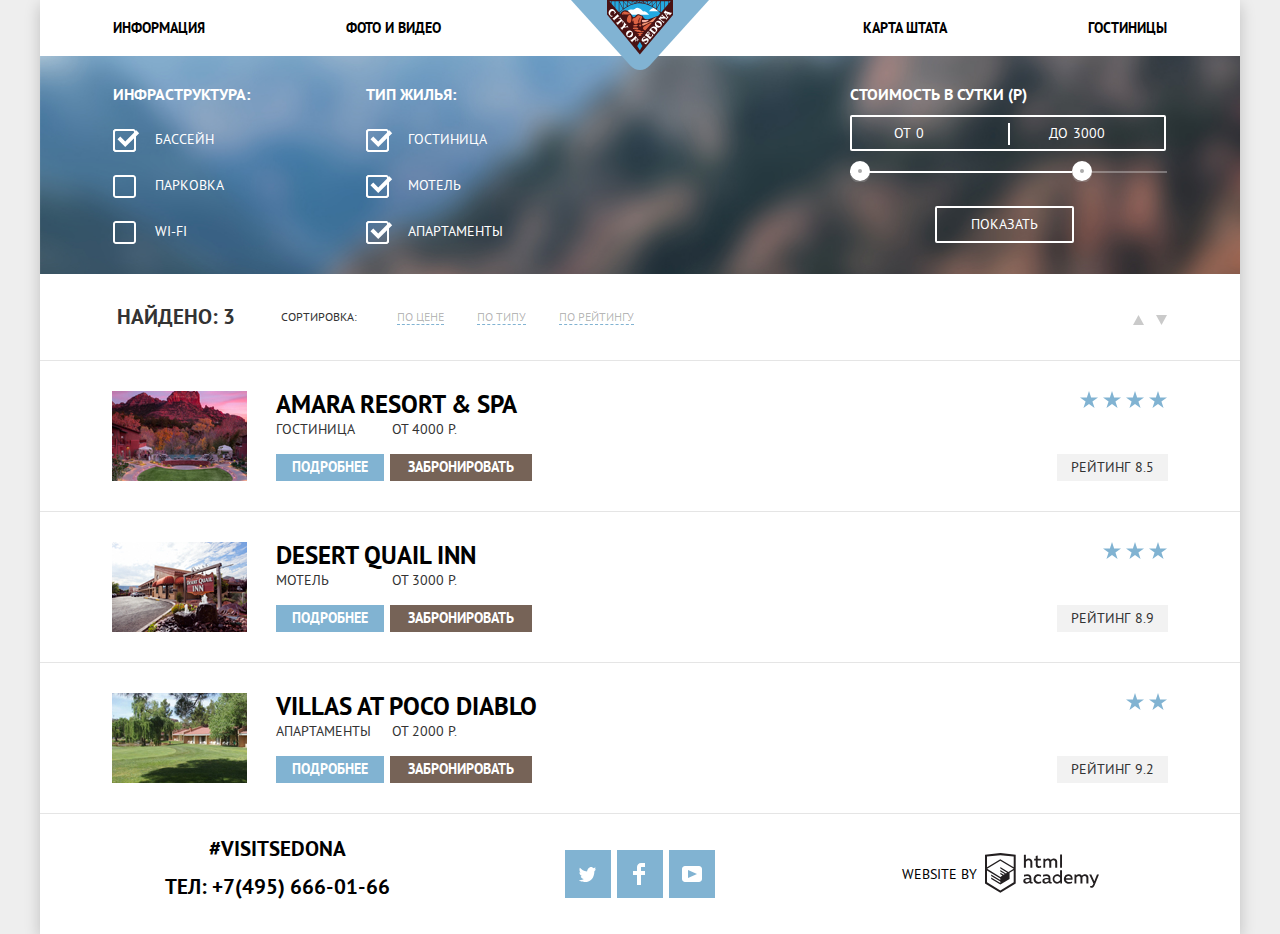
==== hotels.html @ ded73f3f "Валидация формы" ====
<!DOCTYPE html>
<html class="page" lang="ru">

<head>
  <title>Седона:поиск гостиниц</title>
  <meta charset="utf-8">
  <meta name="viewport" content="width=device-width, initial-scale=1">
  <link rel="stylesheet" href="http://fonts.googleapis.com/css?family=PT+Sans:400,700&amp;subset=latin,cyrillic-ext">
  <link rel="stylesheet" href="css/normalize.css">
  <link rel="stylesheet" href="css/style.css">
  <link rel="shortcut icon" type="image/png" href="img/favicon.png">
</head>

<body class="page-body">
  <header class="main-header">
    <nav class="main-navigation">
      <ul class="site-navigation">
        <li>
          <a href="#!">Информация</a>
        </li>
        <li>
          <a href="#!">Фото и видео</a>
        </li>
        <li class="vissually-hidden"></li>
        <li>
          <a href="#!">Карта штата</a>
        </li>
        <li>
          <a href="hotels.html">Гостиницы</a>
        </li>
      </ul>
      <div class="main-logo"><a href="index.html"> <img src="img/logo_sedona.svg" alt="Логотип Седона"
            aria-label="Логотип сайта города Седона" width="138px" height="70px"></a>
      </div>
    </nav>
  </header>
  <main class="catalog">
    <section class="main-filter">
      <h1 class="visually-hidden">Поиск гостиницы в седоне</h1>
      <form class="filter-form" action="https://echo.htmlacademy.ru" method="get">
        <div class="filter-wrap">
          <fieldset class="filter-infrastructure">
            <legend>Инфраструктура:</legend>
            <ul>
              <li>
                <input class="visually-hidden filter-input-checkbox filter-input" type="checkbox" name="pool"
                  id="main-filter-pool" checked>
                <label for="main-filter-pool">бассейн</label>
              </li>
              <li>
                <input class="visually-hidden filter-input-checkbox filter-input" type="checkbox" name="parking"
                  id="main-filter-parking">
                <label for="main-filter-parking">парковка</label>
              </li>
              <li>
                <input class="visually-hidden filter-input-checkbox filter-input" type="checkbox" name="wi-fi"
                  id="main-filter-wi-fi">
                <label for="main-filter-wi-fi">wi-fi</label>
              </li>
            </ul>
          </fieldset>
          <fieldset class="filter-housing">
            <legend>Тип жилья:</legend>
            <ul>
              <li>
                <input class="visually-hidden filter-input-checkbox filter-input" type="checkbox" name="hotel"
                  id="main-filter-hotel" checked>
                <label for="main-filter-hotel">гостиница</label>
              </li>
              <li>
                <input class="visually-hidden filter-input-checkbox filter-input" type="checkbox" name="motel"
                  id="main-filter-motel" checked>
                <label for="main-filter-motel">мотель</label>
              </li>
              <li>
                <input class="visually-hidden filter-input-checkbox filter-input" type="checkbox" name="apartments"
                  id="main-filter-apartments" checked>
                <label for="main-filter-apartments">апартаменты</label>
              </li>
            </ul>
          </fieldset>
        </div>
        <div class="filter-wrap-right">
          <fieldset class="filter-cost">
            <div class="filter-slider">
              <p>Стоимость в сутки (р)</p>
              <div class="cost">
                <div class="from">
                  <label for="cost-from">от </label>
                  <input type="text" id="cost-from" name="cost-from" placeholder="0" value="0">
                </div>
                <div class="before">
                  <label for="cost-before">до </label>
                  <input type="text" id="cost-before" name="cost-before" placeholder="3000" value="3000">
                </div>
              </div>
              <div class="range-filter">
                <div class="range-controls" id="slider">
                  <div class="scale">
                    <div class="bar" style="
                        width: 70%;
                        margin-left: 0%
                      "></div>
                  </div>
                  <div class="toggle toggle-min" tabindex="0" style="
                      left: 0%
                    "></div>
                  <div class="toggle toggle-max" tabindex="0" style="
                      left: 70%
                    "></div>
                </div>
              </div>
            </div>
          </fieldset>
          <button type="submit" class="filter-button">Показать</button>
        </div>
      </form>
    </section>
    <section class="sorting-results">
      <div class="sorting-find">
        <h2>Найдено: <span>3</span></h2>
        <div class="sorting-item-wrap">
          <p>Сортировка:</p>
          <ul class="sorting-item">
            <li>
              <a href="#!">по цене</a>
            </li>
            <li>
              <a href="#!">по типу</a>
            </li>
            <li>
              <a href="#!">по рейтингу</a>
            </li>
          </ul>
        </div>
      </div>
      <div class="sorting-botton">
        <button class="sorting sorting-up" type="button" aria-label="По возрастанию"></button>
        <button class="sorting sorting-down" type="button" aria-label="по убыванию"></button>
      </div>
    </section>
    <section class="results">
      <ul class="item hotel">
        <li>
          <img class="item-gallery" src="img/AmaraResortSpa.jpg" alt="Amara Resort & Spa" width="135px" height="90px">
          <div class="item-info">
            <a href="#!">
              <h3>Amara Resort & Spa</h3>
            </a>
            <div class="offer">
              <p>Гостиница</p>
              <p>От 4000 Р.</p>
            </div>
            <div class="button-block">
              <a href="#!" class="button details" onclick="this.blur();">Подробнее</a>
              <button type="button" class="button reservation" onclick="this.blur();">Забронировать</button>
            </div>
          </div>
          <div class="rating">
            <div class="stars" tabindex="0">
              <img src="img/star.svg" alt="Звезда" width="19px" height="17px">
              <img src="img/star.svg" alt="Звезда" width="19px" height="17px">
              <img src="img/star.svg" alt="Звезда" width="19px" height="17px">
              <img src="img/star.svg" alt="Звезда" width="19px" height="17px">
            </div>
            <p>Рейтинг<span>8.5</span></p>
          </div>
        </li>
        <li>
          <img class="item-gallery" src="img/DesertQuailInn.jpg" alt="Desert Quail Inn" width="135px" height="90px">
          <div class="item-info">
            <a href="#!">
              <h3>Desert Quail Inn</h3>
            </a>
            <div class="offer">
              <p>Мотель</p>
              <p>От 3000 Р.</p>
            </div>
            <div class="button-block">
              <a href="#!" class="button details" onclick="this.blur();">Подробнее</a>
              <button type="button" class="button reservation" onclick="this.blur();">Забронировать</button>
            </div>
          </div>
          <div class="rating">
            <div class="stars" tabindex="0">
              <img src="img/star.svg" alt="Звезда" width="19px" height="17px">
              <img src="img/star.svg" alt="Звезда" width="19px" height="17px">
              <img src="img/star.svg" alt="Звезда" width="19px" height="17px">
            </div>
            <p>Рейтинг<span>8.9</span></p>
          </div>
        </li>
        <li>
          <img class="item-gallery" src="img/VillasatPocoDiablo.jpg" alt="Villas at Poco Diablo" width="135px"
            height="90px">
          <div class="item-info">
            <a href="#!">
              <h3>Villas at Poco Diablo</h3>
            </a>
            <div class="offer">
              <p>Апартаменты</p>
              <p>От 2000 Р.</p>
            </div>
            <div class="button-block">
              <a href="#!" class="button details" onclick="this.blur();">Подробнее</a>
              <button type="button" class="button reservation" onclick="this.blur();">Забронировать</button>
            </div>
          </div>
          <div class="rating">
            <div class="stars" tabindex="0">
              <img src="img/star.svg" alt="Звезда" width="19px" height="17px">
              <img src="img/star.svg" alt="Звезда" width="19px" height="17px">
            </div>
            <p>Рейтинг<span>9.2</span></p>
          </div>
        </li>
      </ul>
    </section>
    <div class="stub"></div>
  </main>
  <footer class="main-footer">
    <div class="footer">
      <div class="contacts">
        <a href="#!" aria-label="Инстаграм города Седона" target="_blank" onclick="this.blur();">#visitsedona </a>
        <a href="tel:+74956660166" onclick="this.blur();">ТЕЛ: +7(495) 666-01-66</a>
      </div>
      <div class="social-group">
        <div class="social">
          <a class="social-bth-tw" href="https://twitter.com/" target="_blank" aria-label="twitter"
            onclick="this.blur();"></a>
        </div>
        <div class="social">
          <a class="social-bth-fb" href="https://www.facebook.com/" target="_blank" aria-label="facebook"
            onclick="this.blur();"></a>
        </div>
        <div class="social">
          <a class="social-bth-yt" href="https://www.youtube.com/" target="_blank" aria-label="youTube"
            onclick="this.blur();"></a>
        </div>
      </div>
      <div class="site-htmlacademy">
        <p>Website by</p>
        <a href="https://htmlacademy.ru/" class="htmlacademy" aria-label="Сайт htmlAcademy" target="_blank"
          onclick="this.blur();"></a>
      </div>
    </div>
  </footer>
</body>

</html>
---- css/style.css ----
body {
  /* min-width: 768px; */
  position: relative;
  width: 1200px;
  height: 100%;
  padding: 0;
  margin: 0 auto;
  background-color: var(--basic-white);
  box-shadow: 0px 5px 15px rgba(0, 1, 1, 0.2);
  min-height: 100%;
  display: grid;
  grid-template-rows: min-content 1fr min-content;
  align-content: start;
  font-family: "PT Sans", "Arial", sans-serif;
  font-size: 14px;
  line-height: 21px;
  font-style: normal;
  text-transform: uppercase;
  text-align: center;
  color: var(--basic-dark);
}

a {
  text-decoration: none;
}

img {
  height: auto;
  border-style: none;

}

.visually-hidden:not(:focus):not(:active),
input[type="checkbox"].visually-hidden,
input[type="radio"].visually-hidden {
  position: absolute;
  width: 1px;
  height: 1px;
  margin: -1px;
  border: 0;
  padding: 0;
  white-space: nowrap;
  clip-path: inset(100%);
  clip: rect(0 0 0 0);
  overflow: hidden;
}


.page {
  background-color: var(--basic-extra-light);
}


/* ====NAVIGATION===== */
.main-navigation {
  background-color: var(--basic-white);
  position: relative;
  display: flex;
  flex-direction: column;
  align-items: center;
  padding: 0 73px;
}

.site-navigation {
  display: flex;
  flex-wrap: wrap;
  width: 100%;
  margin: 0;
  padding: 0;
  justify-content: space-between;
  list-style: none;
  height: 56px;
  align-content: center;
}

.site-navigation li:nth-of-type(3) {
  margin: 0 70px;
}

.site-navigation a {
  display: block;
  color: var(--basic-black);
  font-size: 14px;
  line-height: 26px;
  font-weight: 700;
}

.navigation-wrapper {
  background-color: var(--basic-white);
}

.site-navigation a:hover {
  color: var(--basic-blue);
}

.site-navigation a:focus {
  opacity: 0.3;
}

.site-navigation a:active {
  color: var(--basic-brown);
}

/* main logo */
.main-logo {
  cursor: pointer;
  width: 138px;
  height: 70px;
  position: absolute;
  margin-top: 0px;
  z-index: 2;
}

.main-logo:hover {
  transform: scale(1.05);
}

/*=====HERO=====*/
.welcome-sedona {
  display: flex;
  flex-wrap: wrap;
  align-items: center;
  position: relative;
  width: 100%;
  height: 509px;
  background-image: url(../img/background_photo_welcome.jpg);
  background-repeat: no-repeat;
  background-size: cover;
  background-color: var(--special-dark-blue);
}

.slogan-welcome-sedona {
  margin: 77px auto;
}

.mask {
  position: absolute;
  bottom: 0;
  width: 100%;
  height: 57px;
  background-image: url(../img/intro-mask.svg);
  vertical-align: bottom;
}


.hero {
  padding-bottom: 51px;
  width: 100%;
  margin: auto;
  background-color: var(--basic-white);
  display: flex;
  flex-direction: column;
}

.hero h1 {
  font-size: 21px;
  line-height: 26px;
  font-weight: 700;
  color: var(--basic-black);
  padding-top: 43px;
  margin: 0 365px;

}

.hero p {
  line-height: 26px;
  margin: 44px 73px 0 73px;

}


/* =====MAIN-CONTANT===== */
.main-contant {
  width: 100%;
  display: flex;
  flex-direction: column;
}

.contant-reason {
  display: flex;
  flex-wrap: wrap;
  justify-content: center;
  align-items: center;
  justify-content: center;
  align-content: flex-start;
}

.main-contant-reason,
.main-contant-services {
  display: flex;
  align-items: stretch;
  width: 100%;
  min-height: 256px;
}

.gallery {
  width: 100%;
}

.gallery img {
  display: block;
  height: 100%;
  width: 100%;
  object-fit: cover;
}

.block {
  width: 100%;
  display: flex;
  flex-direction: column;
  align-items: center;
  justify-content: flex-start;
}


.services-head a {
  font-size: 21px;
  font-weight: 700;
  color: var(--basic-black);
  text-align: center;
}

.services-head a:hover {
  color: var(--basic-blue);
}

.services-head a:focus {
  opacity: 0.3;
}

.services-head a:activ {
  color: var(--basic-brown);
}

.block h2 {
  padding-bottom: 25px;
  margin: 0;
  width: 160px;
  text-align: center;
}

.block p {
  margin: 0;
  text-align: center;
}

.block span {
  padding: 0 50px;
  text-align: center;
}

.wrap {
  width: 100%;
  padding: 47px 70px 54px 70px;
  background-color: var(--basic-extra-light);
}

.wrap span {
  padding-bottom: 23px;
}

.main-contant-services .block {
  padding: 57px 50px 80px 50px;
}

.services-head {
  padding: 0;
  padding-top: 28px;
}

.blue {
  background-color: var(--basic-blue);
  color: var(--basic-white);
  max-width: 400px;
  padding: 47px 0 54px 0;
  min-height: 100%;
  display: flex;
  justify-content: center;
}

.blue h2 {
  color: var(--basic-white);
  padding-left: 50px;
  padding-right: 50px;
}

.blue span {
  padding-bottom: 23px;
}

.blue p {
  padding: 0 43px;
}

.hotel-search {
  padding-top: 57px;
  padding-bottom: 44px;
  min-width: 435px;
  margin: 0 auto;
}

.hotel-search h2 {
  font-size: 30px;
  line-height: 24px;
  font-weight: 700;
  color: var(--basic-black);
  margin: 0;
  padding-bottom: 31px;
}

.hotel-search p {
  line-height: 24px;
  margin: 0;
  width: 435px;
}

/* button */
.button {
  font: inherit;
  font-size: 21px;
  line-height: 26px;
  font-weight: 700;
  text-transform: uppercase;
  vertical-align: middle;
  border: none;
  outline: none;
  border-radius: 0px;
  color: var(--basic-white);
  background-color: var(--basic-blue);
  cursor: pointer;
}

.button:hover {
  background-color: var(--special-dark-blue);
}

.button:focus {
  color: rgba(255, 255, 255, 0.3);
  background-color: var(--special-extra-blue);
}

.search-form button {
  width: 458px;
  height: 58px;

}

/* ====MAP==== */
.map {
  width: 100%;
  height: 594px;
  border-style: none;
  display: flex;
  justify-content: stretch;
  background-image: url(../img/map.png);
  background-color: var(--special-light-grey);
  z-index: 2;
}


/*=====FOOTER==== */

.main-footer {
  position: absolute;
  bottom: 0;
  width: 100%;
  background-color: rgba(255, 255, 255, 0.9);
  height: 120px;
  display: flex;
  justify-content: center;
  flex-direction: column;
  z-index: 3;
}


.footer {
  display: grid;
  grid-template-columns: 1fr 1fr 1fr;
  align-content: center;
  z-index: 10;
  padding: 0 73px;
}

/* contacts */
.contacts {
  display: flex;
  flex-direction: column;
  font-size: 21px;
  line-height: 26px;
  font-weight: 700;
  color: var(--basic-black);
}

.contacts a {
  color: var(--basic-black);
  margin-bottom: 12px;
  margin-right: 23px;
}

.contacts a:hover {
  color: var(--basic-blue);
}

.contacts a:focus {
  opacity: 0.3;
}

.contacts a:activ {
  color: var(--basic-brown);
}


.contacts p {
  margin: 0px;
}

/* social-group */
.social-group {
  width: 150px;
  display: flex;
  justify-self: center;
  align-self: center;
  justify-content: space-between;
}

.social {
  display: inline-block;
  vertical-align: middle;
  width: 46px;
  height: 48px;
  margin: 0;
  background-color: var(--basic-blue);
  cursor: pointer;
  display: flex;
  margin: 0;
  align-items: center;
  justify-content: center;
}

.social a {
  width: 25px;
  height: 25px;
  background-image: url(../img/Spritesocial.svg);
  background-repeat: no-repeat;
  padding: 10px;
}


.social-bth-tw {
  background-position: 14px;
}

.social-bth-fb {
  background-position: -38px;
}

.social-bth-yt {
  background-position: -90px;
}

.social:hover {
  background-color: var(--special-dark-blue)
}

.social:focus {
  background-color: var(--special-extra-blue);
}

.social a:focus {
  opacity: 0.3;
}

/* site-htmlacademy */
.site-htmlacademy {
  justify-self: center;
  align-self: center;
  display: flex;
  margin-left: 20px;
}


.site-htmlacademy p {
  font-size: 14px;
  line-height: 26px;
  color: var(--basic-black);
  padding-right: 8px;
}

.htmlacademy {
  display: inline-block;
  vertical-align: middle;
  width: 115px;
  height: 50px;
  background: url(../img/logo_html_academy.svg) no-repeat;
  background-position: 0px 5px;
}

.htmlacademy:hover {
  background: url(../img/logo-htmlacademyhover.svg) no-repeat;
  background-position: 0px 5px;
}

.htmlacademy:active {
  background: url(../img/logo-htmlacademyfocus.svg) no-repeat;
  background-position: 0px 5px;
}

/* =====SEARCH-FORM===== */


.search-button {
  background-color: var(--basic-brown);
  width: 568px;
  margin: auto;
  padding: 31px 124px;
  text-align: center;

}

.search-button:hover {
  background-color: var(--special-dark-brown);
}

.search-button:focus {
  color: rgba(255, 255, 255, 0.3);
  background-color: var(--special-extra-brown);
}


.search {
  position: relative;
  display: flex;
  flex-direction: column;
  justify-content: flex-end;
  align-items: center;
  width: 100%;
  margin: auto
}

.search-form {
  position: absolute;
  bottom: -395px;
  height: 395px;
  overflow: hidden;
  z-index: 0;
}


.search-form-hidden {
  animation: slideclose 3s;
  animation-fill-mode: both;

}

.search-form-show {
  z-index: 4;

}

.modal-error {
  animation: shake 0.6s;
}

.form {
  background-color: var(--basic-white);
  box-shadow: 0px 5px 15px rgba(0, 1, 1, 0.2);
  color: var(--basic-black);
  line-height: 26px;
  font-weight: 700;
  width: 458px;
  padding: 55px;
  display: flex;
  flex-wrap: wrap;
  position: relative;
  overflow: hidden;
}

.form-show {
  animation: slidedown 0.6s;
  animation-fill-mode: forwards;
  opacity: 1;
}


.form-close {
  /* animation: slideup 0.6s;
  animation-fill-mode: forwards; */
  opacity: 0;
}

.form-hidden {
  animation: slideup 0.6s;
  animation-fill-mode: forwards;
  opacity: 1;
}

.map-reverse {
  z-index: 5;
}

/* Animation */


@keyframes slidedown {
  0% {
    transform: translateY(-369px);
  }

  100% {
    transform: translateY(0px);
  }
}

@keyframes slideup {
  0% {
    transform: translateY(0px);
  }

  100% {
    transform: translateY(-500px);
  }
}

@keyframes slideclose {
  0% {
    z-index: 4;
  }

  100% {
    z-index: 0;
  }
}

@keyframes shake {

  0%,
  100% {
    transform: translateX(0);
  }

  10%,
  30%,
  50%,
  70%,
  90% {
    transform: translateX(-5px);
  }

  20%,
  40%,
  60%,
  80% {
    transform: translateX(5px);
  }
}


.arrival,
.departure {
  display: flex;
  text-align: left;
  margin-bottom: 29px;
  align-items: center;
  position: relative;
}

.people {
  display: flex;
  flex-direction: row;
  justify-content: space-between;
}


.children,
.adults {
  position: relative;
}

.adults label {
  margin-right: 38px;
}

.children label {
  margin-left: 53px;
  margin-right: 22px;
}

.form input[type="text"] {
  font: inherit;
  color: var(--basic-black);
  background-color: var(--basic-light-grey);
  border: none;
  border-radius: 0px;
  width: 333px;
  height: 38px;
  padding: 0;
  text-transform: uppercase;
  font-size: 14px;
  line-height: 26px;
  padding-left: 13px;
}

.form-name {
  width: 112px;
}

.form input:hover {
  background-color: var(--special-platinum);
}

.form input:focus {
  background-color: var(--basic-white);
  outline: 2px solid var(--special-silver);
}


.people input[type="text"] {
  width: 114px;
  height: 38px;
  padding: 0;
  text-align: center;
}


.people label {
  width: 112px;
}


.calendar {
  background-image: url(../img/searchform.svg);
  background-repeat: no-repeat;
  width: 21px;
  height: 23px;
  background-position: -206px -2px;
  position: absolute;
  right: 0;
  margin-right: 9px;
  cursor: pointer;
}

.calendar:hover {
  background-position: -206px -41px;
}

.calendar:focus {
  background-position: -206px -79px;
  outline-offset: 5px;
  outline: 1px solid var(--basic-blue);
}


.adults .search-form-minus,
.children .search-form-minus {
  position: absolute;
  cursor: pointer;
  right: 76px;
  top: 7px;
  padding: 0 13px;
  margin: 0 auto;
  outline: 0;
}

.adults .search-form-plus,
.children .search-form-plus {
  position: absolute;
  cursor: pointer;
  right: 0;
  top: 7px;
  padding: 0 13px;
  margin: 0 auto;
  outline: 0;
}

.search-form-minus line:hover {
  stroke: var(--basic-black);
}

.search-form-minus line:focus {
  stroke: var(--basic-blue);

}

.search-form-minus:focus,
.search-form-plus:focus {
  outline: 1px solid var(--basic-blue);
}

.search-form-plus polygon:hover {
  stroke: var(--basic-black);
  fill: var(--basic-black);
}

.search-form-plus polygon:focus {
  stroke: var(--basic-blue);
  fill: var(--basic-blue);

}

.form-button {
  margin-top: 54px;
}

/* ======|=HOTELS=|===== */

/* =====MAIN FILTER===== */

.catalog {
  display: grid;
}


.main-filter {
  background: url(../img/search_filter.jpg);
  background-color: var(--special-dark-blue);
  background-repeat: no-repeat;
  background-size: cover;
  color: var(--basic-white);
  text-align: left;
  min-height: 217px;
  display: flex;
}


.filter-form {
  width: 100%;
  display: flex;
  flex-wrap: wrap;
  align-items: flex-start;
  justify-content: space-between;
  min-height: 160px;
  padding: 28px 73px 30px 73px;
}

.filter-wrap {
  display: flex;
  align-items: flex-start;

}

.filter-wrap-right {
  display: flex;
  flex-direction: column;
  height: 100%;
  align-items: center;
  /* justify-content: space-between; */

}

.filter-infrastructure,
.filter-housing {
  width: 253px;
}

.main-filter legend {
  font-weight: 700;
  margin-bottom: 24px;
  font-size: 16px;
}

.main-filter label {
  position: relative;
  display: block;
  cursor: pointer;
  user-select: none;
  padding-left: 42px;
}

.filter-input-checkbox+label::before {
  content: "";
  position: absolute;
  left: 0;
  top: 0;
  width: 27px;
  height: 23px;
  background-image: url(../img/checkbox-off.svg);
  background-repeat: no-repeat;
}

.filter-input-checkbox:checked+label::after {
  content: "";
  position: absolute;
  top: 0px;
  left: 0px;
  width: 27px;
  height: 23px;
  background-image: url(../img/checkbox-on.svg);
  background-repeat: no-repeat;
}

.filter-input-checkbox :disabled+label::before {
  content: "";
  position: absolute;
  left: 0;
  top: 0;
  width: 27px;
  height: 23px;
  opacity: 0.5;
}


.filter-input-checkbox:focus+label::before {
  outline: 0;
  box-shadow: -5px 0 10px rgba(0, 0, 0, 0.5)
}



.main-filter ul {
  list-style: none;
  margin: 0;
  padding: 0;
}

.main-filter li {
  margin-bottom: 25px;
}

.main-filter li:last-child {
  margin-bottom: 0;
}

.main-filter fieldset {
  display: flex;
  flex-direction: column;
  justify-content: space-between;
  border: 0;
  margin: 0;
  padding: 0;
}



fieldset .filter-cost {
  padding-top: 30px;
  padding-bottom: 30px;
}



.filter-cost p {
  font-size: 16px;
  font-weight: 700;
  margin: 0;
  margin-bottom: 10px;
  display: block;
}

.cost {
  width: 312px;
  height: 32px;
  border: 2px solid var(--basic-white);
  border-radius: 2px;
  text-align: center;
  position: relative;
  display: grid;
  grid-template-columns: 1fr 1fr;
  margin-bottom: 20px;
}

.cost::before {
  content: "";
  position: absolute;
  top: 6px;
  left: 50%;
  width: 2px;
  height: 22px;
  background-color: var(--basic-white);
}

.from,
.before {
  display: flex;
  align-items: center;
  justify-content: center;
}

.cost input[type="text"] {
  width: 50px;
  font: inherit;
  color: var(--basic-white);
  background: transparent;
  border: none;
  padding: 0;
  margin: 0;
  cursor: pointer;
}


.from label,
.before label {
  padding: 0;
  padding-right: 5px;
  margin: 0;
}


/* range-filter */

.range-controls {
  position: relative;
  width: 317px;
}

.filter-slider {
  height: 122px;
  display: flex;
  flex-direction: column;
  align-items: flex-start;
  justify-content: flex-start;
}

.range-controls .scale {
  height: 2px;
  background: rgba(255, 255, 255, 0.3);
}

.range-controls .bar {
  width: 70%;
  margin-left: 0;
  height: 2px;
  background-color: var(--basic-white);
}

.range-controls .toggle {
  width: 21px;
  height: 21px;
  padding: 0;
  background-image: url(../img/filter-button.svg);
  background-repeat: no-repeat;
  position: absolute;
  top: -10px;
  left: 0;
  cursor: pointer;
}

.range-controls .toggle-min {
  left: 0;
}

.range-controls .toggle-max {
  left: 70%;
}

.toggle:hover {
  transform: scale(1.1)
}

.toggle:focus {
  box-shadow: -5px 0 10px rgba(0, 0, 0, 0.5)
}

.toggle:active {
  box-shadow: 0 0 10px rgba(185, 202, 233, 0.3);
}

/* main filter button */

.filter-button {
  font: inherit;
  text-transform: uppercase;
  vertical-align: middle;
  color: var(--basic-white);
  border: 2px solid var(--basic-white);
  border-radius: 2px;
  background-image: none;
  background: transparent;
  background-color: transparent;
  padding: 6px 34px 6px 34px;
  cursor: pointer;
  margin-right: 8px;
}

.filter-button:hover {
  color: var(--basic-black);
  background-color: var(--basic-white);
}

/* ====SORTING RESULTS==== */
.sorting-results {
  display: flex;
  flex-direction: row;
  text-align: left;
  margin: 0px 73px 0px 73px;
  align-items: center;
  justify-content: space-between;
  min-height: 86px;
}


.sorting-item-wrap {
  display: flex;
  align-items: center;
}

.sorting-item-wrap p {
  margin: 0;
  margin-right: 40px;
}

.sorting-find {
  display: flex;
  align-items: center;
  justify-content: flex-start;
  height: 100%;
  font-size: 12px;
  line-height: 18px;

}

.sorting-results h2 {
  font-size: 21px;
  line-height: 26px;
  font-weight: 700;
  margin: 0;
  min-width: 164px;
  margin-left: 4px;
}

.sorting-results ul {
  list-style: none;
  font-size: 12px;
  line-height: 18px;
  display: flex;
  flex-wrap: wrap;
  padding: 0;
  margin: 0;
  margin-right: 46px;
}

.sorting-item li {
  margin-right: 33px;
}

.sorting-item a {
  font-size: 12px;
  line-height: 18px;
  font-weight: 400;
  color: rgba(0, 1, 1, 0.3);
  border-bottom: 1px dashed var(--basic-blue);
}

.sorting-item a:hover {
  color: var(--basic-blue);
}

.sorting-item a:focus {
  color: var(--basic-black);
  border: none;
}

.sorting-item a:active {
  color: var(--basic-blue);
  border: none;
}

.sorting-botton {
  cursor: pointer;
  display: flex;
  justify-content: space-between;
  width: 34px;
  height: 5px;
  cursor: pointer;
}

.sorting {
  background-color: transparent;
  border: none;
  width: 11px;
  height: 10px;
}

.sorting-up,
.sorting-down {
  background-image: url(../img/sorting.svg);
  background-repeat: no-repeat;
  background-position: 0px 0px;
  cursor: pointer;
  outline: none;
}

.sorting-down {
  transform: rotate(180deg);
}

.sorting-up:hover,
.sorting-down:hover {
  background-position: 0px -32px;
}

.sorting-up:focus,
.sorting-down:focus {
  background-position: 0px -66px;
}

.sorting-up:active,
.sorting-down:active {
  background-position: 0px -66px;
}


/*====RESULTS==== */
.results {
  background-color: var(--basic-white);
  text-align: left;
}

.item {
  list-style: none;
  margin: 0;
  padding: 0;
}

.hotel li {
  display: grid;
  min-height: 90px;
  grid-template-columns: 164px 1fr 127px;
  align-items: center;
  padding: 30px 72px;
  border-bottom: 1px solid var(--special-silver);
}

.item-gallery {
  width: 135px;
  height: 100%;
  margin: 0;
  object-fit: cover;
  justify-self: start;
}

.item-info {
  min-height: 90px;
  display: flex;
  flex-direction: column;
  justify-self: start;
  position: relative;
  justify-content: space-between;
}

.button-block {
  display: flex;
  justify-content: flex-start;
}

.offer {
  display: grid;
  grid-template-columns: 116px 1fr;
}

.item-info div:last-child {
  justify-self: end;
}

.rating {
  height: 100%;
  display: flex;
  flex-direction: column;
  justify-content: space-between;
  justify-self: end;
}

.rating p {
  padding: 0 14px;
  line-height: 27px;
  margin: 0;
  background-color: var(--basic-light-grey);
  text-align: center;

}

.stars {
  align-self: flex-end;
}


.hotel li:first-child {
  border-top: 1px solid var(--special-silver);
}

.item-info h3 {
  margin: 0;
  padding: 0;
}

.item-info p {
  margin-top: 0px;
  margin-bottom: 13px;
}


.item a {
  color: var(--basic-black);
  font-size: 21px;
  line-height: 26px;
  font-weight: 700;
}

.item a:hover {
  color: var(--basic-blue);
}

.item a:focus {
  color: rgb(0, 0, 0, 0.3);
}

.item .details {
  font: inherit;
  display: block;
  font-weight: 700;
  color: var(--basic-white);
  text-align: center;
  padding: 0 16px;
  line-height: 27px;
  margin-right: 6px;
}

.item .details:hover {
  color: var(--basic-white);
}

.item .details:focus {
  color: rgba(255, 255, 255, 0.3);
}

.details a {
  display: block;
  text-align: center;
}


.reservation {
  font: inherit;
  font-weight: 700;
  color: var(--basic-white);
  background-color: var(--basic-brown);
  min-width: 142px;
  height: 27px;
}

.reservation:hover {
  background-color: var(--special-dark-brown);
}

.reservation:hover {
  background-color: var(--special-extra-brown);
}

.rating span {
  padding-left: 5px;
}

.stub {
  width: 100%;
  height: 120px;
  background-color: var(--basic-white);
}


:root {
  --basic-black: #000000;
  --basic-dark: #333333;
  --basic--liver: #666666;
  --basic-grey: #888888;
  --basic-blue: #81B3D2;
  --basic-extra-light: #EEEEEE;
  --basic-light-grey: #F2F2F2;
  --basic-white: #ffffff;
  --basic-brown: #766357;

  --special-light-grey: #CACACA;
  --special-dark-blue: #669EC0;
  --special-extra-blue: #5496BD;
  --special-dark-brown: #604E43;
  --special-extra-brown: #503E33;
  --special-platinum: #EBEBEB;
  --special-silver: #E5E5E5;
}


@font-face {
  font-family: 'PT Sans';
  src: url(../fonts/ptsans.woff) format("woff"), url(../fonts/ptsans.woff2) format("woff2");
  font-weight: 400;
  font-style: normal;
}


@font-face {
  font-family: 'PT Sans';
  src: url(../fonts/ptsansbold.woff) format("woff"), url(../fonts/PTSansbold.woff2) format("woff2");
  font-weight: 700;
  font-style: bold;
}
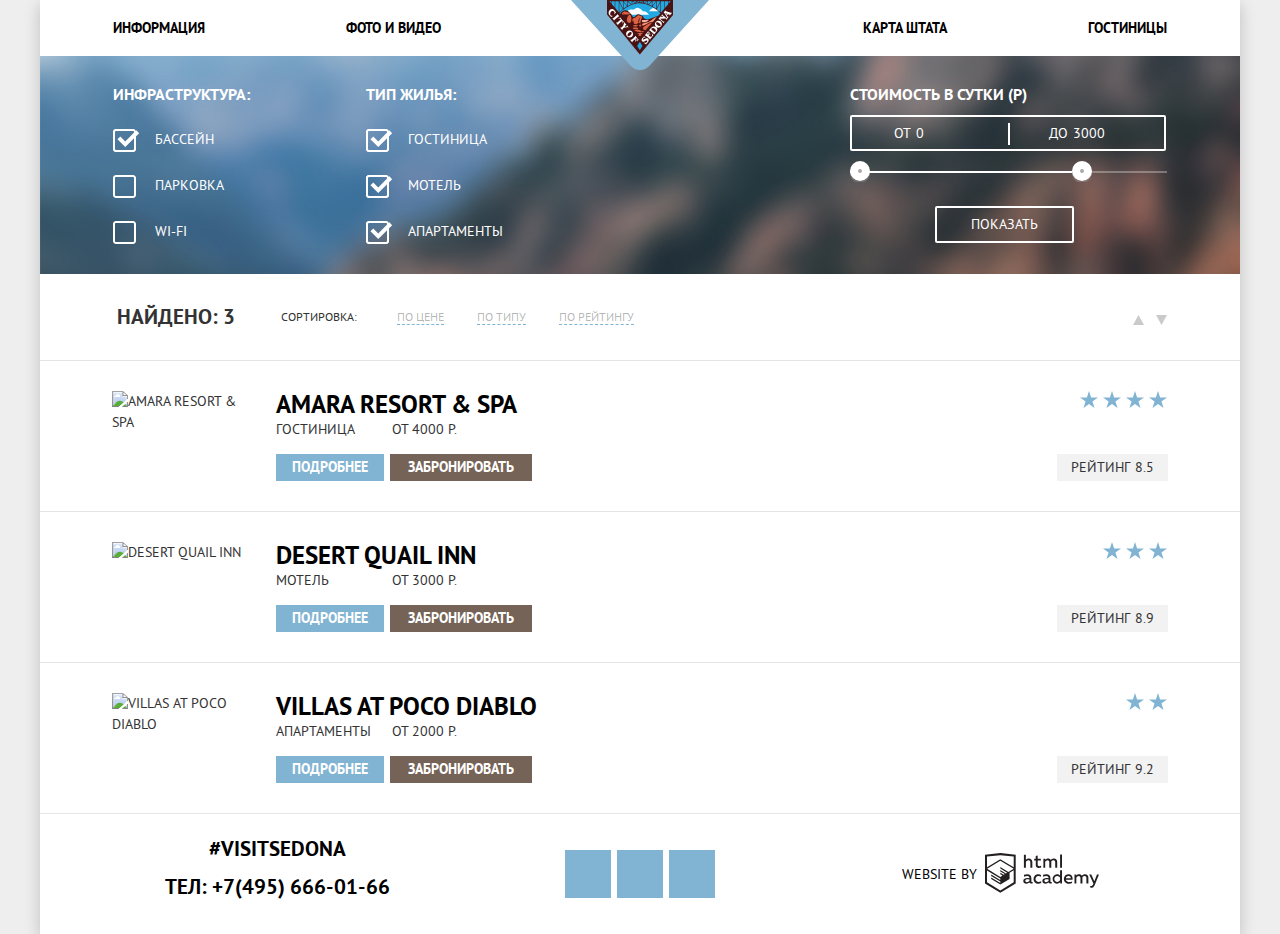
==== commit 3a0e0da4: "Правки" ====
--- a/hotels.html
+++ b/hotels.html
@@ -7,7 +7,7 @@
   <meta name="viewport" content="width=device-width, initial-scale=1">
   <link rel="stylesheet" href="http://fonts.googleapis.com/css?family=PT+Sans:400,700&amp;subset=latin,cyrillic-ext">
   <link rel="stylesheet" href="css/normalize.css">
-  <link rel="stylesheet" href="css/style.css">
+  <link rel="stylesheet" href="css/style.min.css">
   <link rel="shortcut icon" type="image/png" href="img/favicon.png">
 </head>
 
@@ -30,7 +30,7 @@
         </li>
       </ul>
       <div class="main-logo"><a href="index.html"> <img src="img/logo_sedona.svg" alt="Логотип Седона"
-            aria-label="Логотип сайта города Седона" width="138px" height="70px"></a>
+            aria-label="Логотип сайта города Седона" width="138" height="70"></a>
       </div>
     </nav>
   </header>
@@ -142,7 +142,7 @@
     <section class="results">
       <ul class="item hotel">
         <li>
-          <img class="item-gallery" src="img/AmaraResortSpa.jpg" alt="Amara Resort & Spa" width="135px" height="90px">
+          <img class="item-gallery" src="img/amararesortspa.jpg" alt="Amara Resort & Spa" width="135" height="90">
           <div class="item-info">
             <a href="#!">
               <h3>Amara Resort & Spa</h3>
@@ -158,16 +158,16 @@
           </div>
           <div class="rating">
             <div class="stars" tabindex="0">
-              <img src="img/star.svg" alt="Звезда" width="19px" height="17px">
-              <img src="img/star.svg" alt="Звезда" width="19px" height="17px">
-              <img src="img/star.svg" alt="Звезда" width="19px" height="17px">
-              <img src="img/star.svg" alt="Звезда" width="19px" height="17px">
+              <img src="img/star.svg" alt="Звезда" width="19" height="17">
+              <img src="img/star.svg" alt="Звезда" width="19" height="17">
+              <img src="img/star.svg" alt="Звезда" width="19" height="17">
+              <img src="img/star.svg" alt="Звезда" width="19" height="17">
             </div>
             <p>Рейтинг<span>8.5</span></p>
           </div>
         </li>
         <li>
-          <img class="item-gallery" src="img/DesertQuailInn.jpg" alt="Desert Quail Inn" width="135px" height="90px">
+          <img class="item-gallery" src="img/desertquailinn.jpg" alt="Desert Quail Inn" width="135" height="90">
           <div class="item-info">
             <a href="#!">
               <h3>Desert Quail Inn</h3>
@@ -183,16 +183,16 @@
           </div>
           <div class="rating">
             <div class="stars" tabindex="0">
-              <img src="img/star.svg" alt="Звезда" width="19px" height="17px">
-              <img src="img/star.svg" alt="Звезда" width="19px" height="17px">
-              <img src="img/star.svg" alt="Звезда" width="19px" height="17px">
+              <img src="img/star.svg" alt="Звезда" width="19" height="17">
+              <img src="img/star.svg" alt="Звезда" width="19" height="17">
+              <img src="img/star.svg" alt="Звезда" width="19" height="17">
             </div>
             <p>Рейтинг<span>8.9</span></p>
           </div>
         </li>
         <li>
-          <img class="item-gallery" src="img/VillasatPocoDiablo.jpg" alt="Villas at Poco Diablo" width="135px"
-            height="90px">
+          <img class="item-gallery" src="img/villasatpocodiablo.jpg" alt="Villas at Poco Diablo" width="135"
+            height="90">
           <div class="item-info">
             <a href="#!">
               <h3>Villas at Poco Diablo</h3>
@@ -208,8 +208,8 @@
           </div>
           <div class="rating">
             <div class="stars" tabindex="0">
-              <img src="img/star.svg" alt="Звезда" width="19px" height="17px">
-              <img src="img/star.svg" alt="Звезда" width="19px" height="17px">
+              <img src="img/star.svg" alt="Звезда" width="19" height="17">
+              <img src="img/star.svg" alt="Звезда" width="19" height="17">
             </div>
             <p>Рейтинг<span>9.2</span></p>
           </div>
@@ -245,6 +245,7 @@
       </div>
     </div>
   </footer>
+  <script src="js/script.min.js"></script>
 </body>
 
 </html>
--- a/css/style.min.css
+++ b/css/style.min.css
@@ -0,0 +1 @@
+body{position:relative;width:1200px;height:100%;padding:0;margin:0 auto;background-color:var(--basic-white);box-shadow:0 5px 15px rgba(0,1,1,.2);min-height:100%;display:-ms-grid;display:grid;-ms-grid-rows:-webkit-min-content 1fr -webkit-min-content;-ms-grid-rows:min-content 1fr min-content;grid-template-rows:-webkit-min-content 1fr -webkit-min-content;grid-template-rows:min-content 1fr min-content;-ms-flex-line-pack:start;align-content:start;font-family:"PT Sans","Arial",sans-serif;font-size:14px;line-height:21px;font-style:normal;text-transform:uppercase;text-align:center;color:var(--basic-dark)}a{text-decoration:none}img{height:auto;border-style:none}.visually-hidden:not(:focus):not(:active),input[type=checkbox].visually-hidden,input[type=radio].visually-hidden{position:absolute;width:1px;height:1px;margin:-1px;border:0;padding:0;white-space:nowrap;-webkit-clip-path:inset(100%);clip-path:inset(100%);clip:rect(0 0 0 0);overflow:hidden}.page{background-color:var(--basic-extra-light)}.main-navigation{background-color:var(--basic-white);position:relative;display:-ms-flexbox;display:flex;-ms-flex-direction:column;flex-direction:column;-ms-flex-align:center;align-items:center;padding:0 73px}.site-navigation{display:-ms-flexbox;display:flex;-ms-flex-wrap:wrap;flex-wrap:wrap;width:100%;margin:0;padding:0;-ms-flex-pack:justify;justify-content:space-between;list-style:none;height:56px;-ms-flex-line-pack:center;align-content:center}.site-navigation li:nth-of-type(3){margin:0 70px}.site-navigation a{display:block;color:var(--basic-black);font-size:14px;line-height:26px;font-weight:700}.navigation-wrapper{background-color:var(--basic-white)}.site-navigation a:hover{color:var(--basic-blue)}.site-navigation a:focus{opacity:.3}.site-navigation a:active{color:var(--basic-brown)}.main-logo{cursor:pointer;width:138px;height:70px;position:absolute;margin-top:0;z-index:2}.main-logo:hover{-ms-transform:scale(1.05);transform:scale(1.05)}.welcome-sedona{display:-ms-flexbox;display:flex;-ms-flex-wrap:wrap;flex-wrap:wrap;-ms-flex-align:center;align-items:center;position:relative;width:100%;height:509px;background-image:url(../img/background_photo_welcome.jpg);background-repeat:no-repeat;background-size:cover;background-color:var(--special-dark-blue)}.slogan-welcome-sedona{margin:77px auto}.mask{position:absolute;bottom:0;width:100%;height:57px;background-image:url(../img/intro-mask.svg);vertical-align:bottom}.hero{padding-bottom:51px;width:100%;margin:auto;background-color:var(--basic-white);display:-ms-flexbox;display:flex;-ms-flex-direction:column;flex-direction:column}.hero h1{font-size:21px;line-height:26px;font-weight:700;color:var(--basic-black);padding-top:43px;margin:0 365px}.hero p{line-height:26px;margin:44px 73px 0 73px}.main-contant{width:100%;display:-ms-flexbox;display:flex;-ms-flex-direction:column;flex-direction:column}.contant-reason{display:-ms-flexbox;display:flex;-ms-flex-wrap:wrap;flex-wrap:wrap;-ms-flex-pack:center;justify-content:center;-ms-flex-align:center;align-items:center;justify-content:center;-ms-flex-line-pack:start;align-content:flex-start}.main-contant-reason,.main-contant-services{display:-ms-flexbox;display:flex;-ms-flex-align:stretch;align-items:stretch;width:100%;min-height:256px}.gallery{width:100%}.gallery img{display:block;height:100%;width:100%;-o-object-fit:cover;object-fit:cover}.block{width:100%;display:-ms-flexbox;display:flex;-ms-flex-direction:column;flex-direction:column;-ms-flex-align:center;align-items:center;-ms-flex-pack:start;justify-content:flex-start}.services-head a{font-size:21px;font-weight:700;color:var(--basic-black);text-align:center}.services-head a:hover{color:var(--basic-blue)}.services-head a:focus{opacity:.3}.services-head a:activ{color:var(--basic-brown)}.block h2{padding-bottom:25px;margin:0;width:160px;text-align:center}.block p{margin:0;text-align:center}.block span{padding:0 50px;text-align:center}.wrap{width:100%;padding:47px 70px 54px 70px;background-color:var(--basic-extra-light)}.wrap span{padding-bottom:23px}.main-contant-services .block{padding:57px 50px 80px 50px}.services-head{padding:0;padding-top:28px}.icon{width:75px;height:75px;display:-ms-flexbox;display:flex;-ms-flex-pack:center;justify-content:center;-ms-flex-align:end;align-items:flex-end}.icon img{height:100%;width:100%;-o-object-fit:contain;object-fit:contain}.blue{background-color:var(--basic-blue);color:var(--basic-white);max-width:400px;padding:47px 0 54px 0;min-height:100%;display:-ms-flexbox;display:flex;-ms-flex-pack:center;justify-content:center}.blue h2{color:var(--basic-white);padding-left:50px;padding-right:50px}.blue span{padding-bottom:23px}.blue p{padding:0 43px}.hotel-search{padding-top:57px;padding-bottom:44px;min-width:435px;margin:0 auto}.hotel-search h2{font-size:30px;line-height:24px;font-weight:700;color:var(--basic-black);margin:0;padding-bottom:31px}.hotel-search p{line-height:24px;margin:0;width:435px}.button{font:inherit;font-size:21px;line-height:26px;font-weight:700;text-transform:uppercase;vertical-align:middle;border:0;outline:0;border-radius:0;color:var(--basic-white);background-color:var(--basic-blue);cursor:pointer}.button:hover{background-color:var(--special-dark-blue)}.button:focus{color:rgba(255,255,255,.3);background-color:var(--special-extra-blue)}.search-form button{width:458px;height:58px}.map{width:100%;height:594px;border-style:none;display:-ms-flexbox;display:flex;-ms-flex-pack:stretch;justify-content:stretch;background-image:url(../img/map.png);background-color:var(--special-light-grey);z-index:2}.main-footer{position:absolute;bottom:0;width:100%;background-color:rgba(255,255,255,.9);height:120px;display:-ms-flexbox;display:flex;-ms-flex-pack:center;justify-content:center;-ms-flex-direction:column;flex-direction:column;z-index:3}.footer{display:-ms-grid;display:grid;-ms-grid-columns:1fr 1fr 1fr;grid-template-columns:1fr 1fr 1fr;-ms-flex-line-pack:center;align-content:center;z-index:10;padding:0 73px}.contacts{display:-ms-flexbox;display:flex;-ms-flex-direction:column;flex-direction:column;font-size:21px;line-height:26px;font-weight:700;color:var(--basic-black)}.contacts a{color:var(--basic-black);margin-bottom:12px;margin-right:23px}.contacts a:hover{color:var(--basic-blue)}.contacts a:focus{opacity:.3}.contacts a:activ{color:var(--basic-brown)}.contacts p{margin:0}.social-group{width:150px;display:-ms-flexbox;display:flex;justify-self:center;-ms-flex-item-align:center;align-self:center;-ms-flex-pack:justify;justify-content:space-between}.social{display:inline-block;vertical-align:middle;width:46px;height:48px;margin:0;background-color:var(--basic-blue);cursor:pointer;display:-ms-flexbox;display:flex;margin:0;-ms-flex-align:center;align-items:center;-ms-flex-pack:center;justify-content:center}.social a{width:25px;height:25px;background-image:url(../img/spritesocial.svg);background-repeat:no-repeat;padding:10px}.social-bth-tw{background-position:14px}.social-bth-fb{background-position:-38px}.social-bth-yt{background-position:-90px}.social:hover{background-color:var(--special-dark-blue)}.social:focus{background-color:var(--special-extra-blue)}.social a:focus{opacity:.3}.site-htmlacademy{justify-self:center;-ms-flex-item-align:center;align-self:center;display:-ms-flexbox;display:flex;margin-left:20px}.site-htmlacademy p{font-size:14px;line-height:26px;color:var(--basic-black);padding-right:8px}.htmlacademy{display:inline-block;vertical-align:middle;width:115px;height:50px;background:url(../img/logo_html_academy.svg) no-repeat;background-position:0 5px}.htmlacademy:hover{background:url(../img/logo-htmlacademyhover.svg) no-repeat;background-position:0 5px}.htmlacademy:active{background:url(../img/logo-htmlacademyfocus.svg) no-repeat;background-position:0 5px}.search-button{background-color:var(--basic-brown);width:568px;margin:auto;padding:31px 124px;text-align:center}.search-button:hover{background-color:var(--special-dark-brown)}.search-button:focus{color:rgba(255,255,255,.3);background-color:var(--special-extra-brown)}.search{position:relative;display:-ms-flexbox;display:flex;-ms-flex-direction:column;flex-direction:column;-ms-flex-pack:end;justify-content:flex-end;-ms-flex-align:center;align-items:center;width:100%;margin:auto}.search-form{position:absolute;bottom:-395px;height:395px;overflow:hidden;z-index:0}.search-form-hidden{-webkit-animation:slideclose 3s;animation:slideclose 3s;-webkit-animation-fill-mode:both;animation-fill-mode:both}.search-form-show{z-index:4}.modal-error{-webkit-animation:shake .6s;animation:shake .6s}.form{background-color:var(--basic-white);box-shadow:0 5px 15px rgba(0,1,1,.2);color:var(--basic-black);line-height:26px;font-weight:700;width:458px;padding:55px;display:-ms-flexbox;display:flex;-ms-flex-wrap:wrap;flex-wrap:wrap;position:relative;overflow:hidden}.form-show{-webkit-animation:slidedown .5s;animation:slidedown .5s;-webkit-animation-fill-mode:forwards;animation-fill-mode:forwards;opacity:1}.form-close{opacity:0}.form-hidden{-webkit-animation:slideup .5s;animation:slideup .5s;-webkit-animation-fill-mode:forwards;animation-fill-mode:forwards;opacity:1}.map-reverse{z-index:5}@-webkit-keyframes slidedown{0%{transform:translateY(-369px)}to{transform:translateY(0)}}@keyframes slidedown{0%{transform:translateY(-369px)}to{transform:translateY(0)}}@-webkit-keyframes slideup{0%{transform:translateY(0)}to{transform:translateY(-500px)}}@keyframes slideup{0%{transform:translateY(0)}to{transform:translateY(-500px)}}@-webkit-keyframes slideclose{0%{z-index:4}to{z-index:0}}@keyframes slideclose{0%{z-index:4}to{z-index:0}}@-webkit-keyframes shake{0%,to{transform:translateX(0)}10%,30%,50%,70%,90%{transform:translateX(-5px)}20%,40%,60%,80%{transform:translateX(5px)}}@keyframes shake{0%,to{transform:translateX(0)}10%,30%,50%,70%,90%{transform:translateX(-5px)}20%,40%,60%,80%{transform:translateX(5px)}}.arrival,.departure{display:-ms-flexbox;display:flex;text-align:left;margin-bottom:29px;-ms-flex-align:center;align-items:center;position:relative}.people{display:-ms-flexbox;display:flex;-ms-flex-direction:row;flex-direction:row;-ms-flex-pack:justify;justify-content:space-between}.children,.adults{position:relative}.adults label{margin-right:38px}.children label{margin-left:53px;margin-right:22px}.form input[type=text]{font:inherit;color:var(--basic-black);background-color:var(--basic-light-grey);border:0;border-radius:0;width:333px;height:38px;padding:0;text-transform:uppercase;font-size:14px;line-height:26px;padding-left:13px}.form-name{width:112px}.form input:hover{background-color:var(--special-platinum)}.form input:focus{background-color:var(--basic-white);outline:2px solid var(--special-silver)}.people input[type=text]{width:114px;height:38px;padding:0;text-align:center}.people label{width:112px}.calendar{background-image:url(../img/searchform.svg);background-repeat:no-repeat;width:21px;height:23px;background-position:-206px -2px;position:absolute;right:0;margin-right:9px;cursor:pointer}.calendar:hover{background-position:-206px -41px}.calendar:focus{background-position:-206px -79px;outline-offset:5px;outline:1px solid var(--basic-blue)}.adults .search-form-minus,.children .search-form-minus{position:absolute;cursor:pointer;right:76px;top:7px;padding:0 13px;margin:0 auto;outline:0}.adults .search-form-plus,.children .search-form-plus{position:absolute;cursor:pointer;right:0;top:7px;padding:0 13px;margin:0 auto;outline:0}.search-form-minus line:hover{stroke:var(--basic-black)}.search-form-minus line:focus{stroke:var(--basic-blue)}.search-form-minus:focus,.search-form-plus:focus{outline:1px solid var(--basic-blue)}.search-form-plus polygon:hover{stroke:var(--basic-black);fill:var(--basic-black)}.search-form-plus polygon:focus{stroke:var(--basic-blue);fill:var(--basic-blue)}.form-button{margin-top:54px}.catalog{display:-ms-grid;display:grid}.main-filter{background:url(../img/search_filter.jpg);background-color:var(--special-dark-blue);background-repeat:no-repeat;background-size:cover;color:var(--basic-white);text-align:left;min-height:217px;display:-ms-flexbox;display:flex}.filter-form{width:100%;display:-ms-flexbox;display:flex;-ms-flex-wrap:wrap;flex-wrap:wrap;-ms-flex-align:start;align-items:flex-start;-ms-flex-pack:justify;justify-content:space-between;min-height:160px;padding:28px 73px 30px 73px}.filter-wrap{display:-ms-flexbox;display:flex;-ms-flex-align:start;align-items:flex-start}.filter-wrap-right{display:-ms-flexbox;display:flex;-ms-flex-direction:column;flex-direction:column;height:100%;-ms-flex-align:center;align-items:center}.filter-infrastructure,.filter-housing{width:253px}.main-filter legend{font-weight:700;margin-bottom:24px;font-size:16px}.main-filter label{position:relative;display:block;cursor:pointer;-webkit-user-select:none;-moz-user-select:none;-ms-user-select:none;user-select:none;padding-left:42px}.filter-input-checkbox+label::before{content:"";position:absolute;left:0;top:0;width:27px;height:23px;background-image:url(../img/checkbox-off.svg);background-repeat:no-repeat}.filter-input-checkbox:checked+label::after{content:"";position:absolute;top:0;left:0;width:27px;height:23px;background-image:url(../img/checkbox-on.svg);background-repeat:no-repeat}.filter-input-checkbox :disabled+label::before{content:"";position:absolute;left:0;top:0;width:27px;height:23px;opacity:.5}.filter-input-checkbox:focus+label::before{outline:0;box-shadow:-5px 0 10px rgba(0,0,0,.5)}.main-filter ul{list-style:none;margin:0;padding:0}.main-filter li{margin-bottom:25px}.main-filter li:last-child{margin-bottom:0}.main-filter fieldset{display:-ms-flexbox;display:flex;-ms-flex-direction:column;flex-direction:column;-ms-flex-pack:justify;justify-content:space-between;border:0;margin:0;padding:0}fieldset .filter-cost{padding-top:30px;padding-bottom:30px}.filter-cost p{font-size:16px;font-weight:700;margin:0;margin-bottom:10px;display:block}.cost{width:312px;height:32px;border:2px solid var(--basic-white);border-radius:2px;text-align:center;position:relative;display:-ms-grid;display:grid;-ms-grid-columns:1fr 1fr;grid-template-columns:1fr 1fr;margin-bottom:20px}.cost::before{content:"";position:absolute;top:6px;left:50%;width:2px;height:22px;background-color:var(--basic-white)}.from,.before{display:-ms-flexbox;display:flex;-ms-flex-align:center;align-items:center;-ms-flex-pack:center;justify-content:center}.cost input[type=text]{width:50px;font:inherit;color:var(--basic-white);background:0 0;border:0;padding:0;margin:0;cursor:pointer}.from label,.before label{padding:0;padding-right:5px;margin:0}.range-controls{position:relative;width:317px}.filter-slider{height:122px;display:-ms-flexbox;display:flex;-ms-flex-direction:column;flex-direction:column;-ms-flex-align:start;align-items:flex-start;-ms-flex-pack:start;justify-content:flex-start}.range-controls .scale{height:2px;background:rgba(255,255,255,.3)}.range-controls .bar{width:70%;margin-left:0;height:2px;background-color:var(--basic-white)}.range-controls .toggle{width:21px;height:21px;padding:0;background-image:url(../img/filter-button.svg);background-repeat:no-repeat;position:absolute;top:-10px;left:0;cursor:pointer}.range-controls .toggle-min{left:0}.range-controls .toggle-max{left:70%}.toggle:hover{-ms-transform:scale(1.1);transform:scale(1.1)}.toggle:focus{box-shadow:-5px 0 10px rgba(0,0,0,.5)}.toggle:active{box-shadow:0 0 10px rgba(185,202,233,.3)}.filter-button{font:inherit;text-transform:uppercase;vertical-align:middle;color:var(--basic-white);border:2px solid var(--basic-white);border-radius:2px;background-image:none;background:0 0;background-color:transparent;padding:6px 34px 6px 34px;cursor:pointer;margin-right:8px}.filter-button:hover{color:var(--basic-black);background-color:var(--basic-white)}.sorting-results{display:-ms-flexbox;display:flex;-ms-flex-direction:row;flex-direction:row;text-align:left;margin:0 73px 0 73px;-ms-flex-align:center;align-items:center;-ms-flex-pack:justify;justify-content:space-between;min-height:86px}.sorting-item-wrap{display:-ms-flexbox;display:flex;-ms-flex-align:center;align-items:center}.sorting-item-wrap p{margin:0;margin-right:40px}.sorting-find{display:-ms-flexbox;display:flex;-ms-flex-align:center;align-items:center;-ms-flex-pack:start;justify-content:flex-start;height:100%;font-size:12px;line-height:18px}.sorting-results h2{font-size:21px;line-height:26px;font-weight:700;margin:0;min-width:164px;margin-left:4px}.sorting-results ul{list-style:none;font-size:12px;line-height:18px;display:-ms-flexbox;display:flex;-ms-flex-wrap:wrap;flex-wrap:wrap;padding:0;margin:0;margin-right:46px}.sorting-item li{margin-right:33px}.sorting-item a{font-size:12px;line-height:18px;font-weight:400;color:rgba(0,1,1,.3);border-bottom:1px dashed var(--basic-blue)}.sorting-item a:hover{color:var(--basic-blue)}.sorting-item a:focus{color:var(--basic-black);border:0}.sorting-item a:active{color:var(--basic-blue);border:0}.sorting-botton{cursor:pointer;display:-ms-flexbox;display:flex;-ms-flex-pack:justify;justify-content:space-between;width:34px;height:5px;cursor:pointer}.sorting{background-color:transparent;border:0;width:11px;height:10px}.sorting-up,.sorting-down{background-image:url(../img/sorting.svg);background-repeat:no-repeat;background-position:0 0;cursor:pointer;outline:0}.sorting-down{-ms-transform:rotate(180deg);transform:rotate(180deg)}.sorting-up:hover,.sorting-down:hover{background-position:0 -32px}.sorting-up:focus,.sorting-down:focus{background-position:0 -66px}.sorting-up:active,.sorting-down:active{background-position:0 -66px}.results{background-color:var(--basic-white);text-align:left}.item{list-style:none;margin:0;padding:0}.hotel li{display:-ms-grid;display:grid;min-height:90px;-ms-grid-columns:164px 1fr 127px;grid-template-columns:164px 1fr 127px;-ms-flex-align:center;align-items:center;padding:30px 72px;border-bottom:1px solid var(--special-silver)}.item-gallery{width:135px;height:100%;margin:0;-o-object-fit:cover;object-fit:cover;-ms-grid-column-align:start;justify-self:start}.item-info{min-height:90px;display:-ms-flexbox;display:flex;-ms-flex-direction:column;flex-direction:column;justify-self:start;position:relative;-ms-flex-pack:justify;justify-content:space-between}.button-block{display:-ms-flexbox;display:flex;-ms-flex-pack:start;justify-content:flex-start}.offer{display:-ms-grid;display:grid;-ms-grid-columns:116px 1fr;grid-template-columns:116px 1fr}.item-info div:last-child{-ms-grid-column-align:end;justify-self:end}.rating{height:100%;display:-ms-flexbox;display:flex;-ms-flex-direction:column;flex-direction:column;-ms-flex-pack:justify;justify-content:space-between;justify-self:end}.rating p{padding:0 14px;line-height:27px;margin:0;background-color:var(--basic-light-grey);text-align:center}.stars{-ms-flex-item-align:end;align-self:flex-end}.hotel li:first-child{border-top:1px solid var(--special-silver)}.item-info h3{margin:0;padding:0}.item-info p{margin-top:0;margin-bottom:13px}.item a{color:var(--basic-black);font-size:21px;line-height:26px;font-weight:700}.item a:hover{color:var(--basic-blue)}.item a:focus{color:rgb(0,0,0,.3)}.item .details{font:inherit;display:block;font-weight:700;color:var(--basic-white);text-align:center;padding:0 16px;line-height:27px;margin-right:6px}.item .details:hover{color:var(--basic-white)}.item .details:focus{color:rgba(255,255,255,.3)}.details a{display:block;text-align:center}.reservation{font:inherit;font-weight:700;color:var(--basic-white);background-color:var(--basic-brown);min-width:142px;height:27px}.reservation:hover{background-color:var(--special-dark-brown)}.reservation:hover{background-color:var(--special-extra-brown)}.rating span{padding-left:5px}.stub{width:100%;height:120px;background-color:var(--basic-white)}:root{--basic-black: #000000;--basic-dark: #333333;--basic--liver: #666666;--basic-grey: #888888;--basic-blue: #81B3D2;--basic-extra-light: #EEEEEE;--basic-light-grey: #F2F2F2;--basic-white: #ffffff;--basic-brown: #766357;--special-light-grey: #CACACA;--special-dark-blue: #669EC0;--special-extra-blue: #5496BD;--special-dark-brown: #604E43;--special-extra-brown: #503E33;--special-platinum: #EBEBEB;--special-silver: #E5E5E5}@font-face{font-family:'PT Sans';src:url(../fonts/ptsans.woff) format("woff"),url(../fonts/ptsans.woff2) format("woff2");font-weight:400;font-style:normal}@font-face{font-family:'PT Sans';src:url(../fonts/ptsansbold.woff) format("woff"),url(../fonts/PTSansbold.woff2) format("woff2");font-weight:700;font-style:bold}
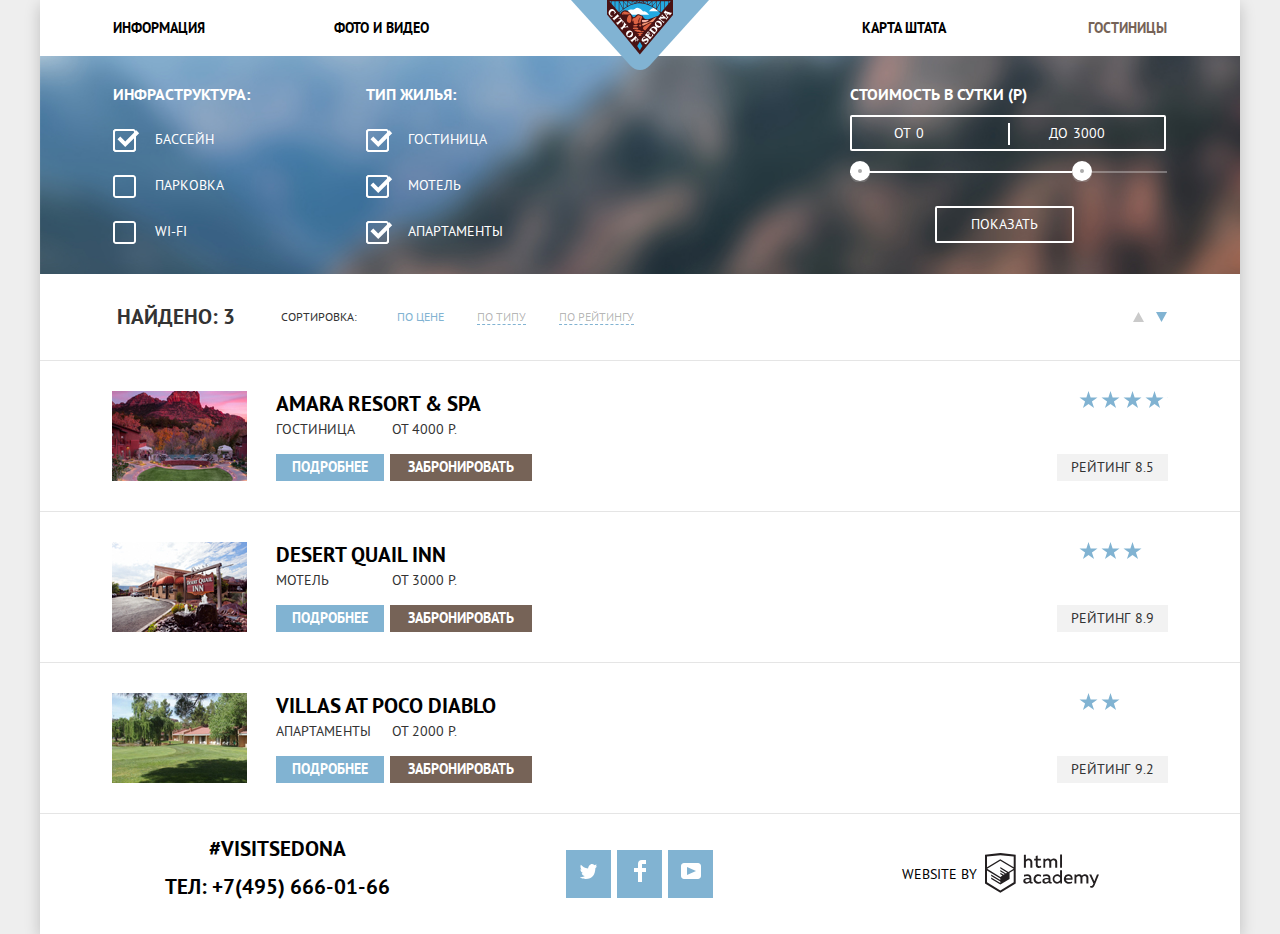
==== commit 7ed077f1: "Исправление ошибок" ====
--- a/hotels.html
+++ b/hotels.html
@@ -1,251 +1,280 @@
 <!DOCTYPE html>
 <html class="page" lang="ru">
-
-<head>
-  <title>Седона:поиск гостиниц</title>
-  <meta charset="utf-8">
-  <meta name="viewport" content="width=device-width, initial-scale=1">
-  <link rel="stylesheet" href="http://fonts.googleapis.com/css?family=PT+Sans:400,700&amp;subset=latin,cyrillic-ext">
-  <link rel="stylesheet" href="css/normalize.css">
-  <link rel="stylesheet" href="css/style.min.css">
-  <link rel="shortcut icon" type="image/png" href="img/favicon.png">
-</head>
-
-<body class="page-body">
-  <header class="main-header">
-    <nav class="main-navigation">
-      <ul class="site-navigation">
-        <li>
-          <a href="#!">Информация</a>
-        </li>
-        <li>
-          <a href="#!">Фото и видео</a>
-        </li>
-        <li class="vissually-hidden"></li>
-        <li>
-          <a href="#!">Карта штата</a>
-        </li>
-        <li>
-          <a href="hotels.html">Гостиницы</a>
-        </li>
-      </ul>
-      <div class="main-logo"><a href="index.html"> <img src="img/logo_sedona.svg" alt="Логотип Седона"
-            aria-label="Логотип сайта города Седона" width="138" height="70"></a>
-      </div>
-    </nav>
-  </header>
-  <main class="catalog">
-    <section class="main-filter">
-      <h1 class="visually-hidden">Поиск гостиницы в седоне</h1>
-      <form class="filter-form" action="https://echo.htmlacademy.ru" method="get">
-        <div class="filter-wrap">
-          <fieldset class="filter-infrastructure">
-            <legend>Инфраструктура:</legend>
-            <ul>
+  <head>
+    <title>Седона:поиск гостиниц</title>
+    <meta charset="utf-8">
+    <meta name="viewport" content="width=device-width, initial-scale=1">
+    <link rel="stylesheet" href="http://fonts.googleapis.com/css?family=PT+Sans:400,700&amp;subset=latin,cyrillic-ext">
+    <link rel="stylesheet" href="css/normalize.css">
+    <link rel="stylesheet" href="css/style.css">
+    <link rel="shortcut icon" type="image/png" href="img/favicon.png">
+  </head>
+  <body class="page-body">
+    <header class="main-header">
+      <nav class="main-navigation">
+        <ul class="site-navigation">
+          <li class="navigation-item">
+            <a href="#!" onclick="this.blur();">Информация</a>
+          </li>
+          <li class="navigation-item">
+            <a href="#!" onclick="this.blur();">Фото и видео</a>
+          </li>
+          <li class="navigation-item">
+            <a href="#!" onclick="this.blur();">Карта штата</a>
+          </li>
+          <li class="navigation-item">
+            <a href="hotels.html" class="active-page">Гостиницы</a>
+          </li>
+        </ul>
+        <a class="main-logo" href="index.html"> 
+          <img src="img/logo_sedona.svg" alt="Логотип города Седона" width="138" height="70">
+        </a>
+      </nav>
+    </header>
+    <main class="catalog">
+      <section class="main-filter">
+        <h1 class="visually-hidden">Поиск гостиницы в седоне</h1>
+        <form class="filter-form" action="https://echo.htmlacademy.ru" method="get">
+          <div class="filter-wrap">
+            <fieldset class="filter-infrastructure">
+              <legend>Инфраструктура:</legend>
+              <ul>
+                <li>
+                  <input class="visually-hidden filter-input-checkbox filter-input" type="checkbox" name="pool"
+                    id="main-filter-pool" checked>
+                  <label for="main-filter-pool">бассейн</label>
+                </li>
+                <li>
+                  <input class="visually-hidden filter-input-checkbox filter-input" type="checkbox" name="parking"
+                    id="main-filter-parking">
+                  <label for="main-filter-parking">парковка</label>
+                </li>
+                <li>
+                  <input class="visually-hidden filter-input-checkbox filter-input" type="checkbox" name="wi-fi"
+                    id="main-filter-wi-fi">
+                  <label for="main-filter-wi-fi">wi-fi</label>
+                </li>
+              </ul>
+            </fieldset>
+            <fieldset class="filter-housing">
+              <legend>Тип жилья:</legend>
+              <ul>
+                <li>
+                  <input class="visually-hidden filter-input-checkbox filter-input" type="checkbox" name="hotel"
+                    id="main-filter-hotel" checked>
+                  <label for="main-filter-hotel">гостиница</label>
+                </li>
+                <li>
+                  <input class="visually-hidden filter-input-checkbox filter-input" type="checkbox" name="motel"
+                    id="main-filter-motel" checked>
+                  <label for="main-filter-motel">мотель</label>
+                </li>
+                <li>
+                  <input class="visually-hidden filter-input-checkbox filter-input" type="checkbox" name="apartments"
+                    id="main-filter-apartments" checked>
+                  <label for="main-filter-apartments">апартаменты</label>
+                </li>
+              </ul>
+            </fieldset>
+          </div>
+          <div class="filter-wrap-right">
+            <fieldset class="filter-cost">
+              <div class="filter-slider">
+                <p>Стоимость в сутки (р)</p>
+                <div class="cost">
+                  <div class="from">
+                    <label for="cost-from">от </label>
+                    <input type="text" id="cost-from" name="cost-from" placeholder="0" value="0">
+                  </div>
+                  <div class="before">
+                    <label for="cost-before">до </label>
+                    <input type="text" id="cost-before" name="cost-before" placeholder="3000" value="3000">
+                  </div>
+                </div>
+                <div class="range-filter">
+                  <div class="range-controls" id="slider">
+                    <div class="scale">
+                      <div class="bar"></div>
+                    </div>
+                    <div class="toggle toggle-min" tabindex="0"></div>
+                    <div class="toggle toggle-max" tabindex="0"></div>
+                  </div>
+                </div>
+              </div>
+            </fieldset>
+            <button type="submit" class="filter-button">Показать</button>
+          </div>
+        </form>
+      </section>
+      <section class="sorting-results">
+        <div class="sorting-find">
+          <h2>Найдено: <span>3</span></h2>
+          <div class="sorting-item-wrap">
+            <p>Сортировка:</p>
+            <ul class="sorting-item">
               <li>
-                <input class="visually-hidden filter-input-checkbox filter-input" type="checkbox" name="pool"
-                  id="main-filter-pool" checked>
-                <label for="main-filter-pool">бассейн</label>
+                <a href="#!" class="active-sorting">по цене</a>
               </li>
               <li>
-                <input class="visually-hidden filter-input-checkbox filter-input" type="checkbox" name="parking"
-                  id="main-filter-parking">
-                <label for="main-filter-parking">парковка</label>
+                <a href="#!">по типу</a>
               </li>
               <li>
-                <input class="visually-hidden filter-input-checkbox filter-input" type="checkbox" name="wi-fi"
-                  id="main-filter-wi-fi">
-                <label for="main-filter-wi-fi">wi-fi</label>
+                <a href="#!">по рейтингу</a>
               </li>
             </ul>
-          </fieldset>
-          <fieldset class="filter-housing">
-            <legend>Тип жилья:</legend>
-            <ul>
-              <li>
-                <input class="visually-hidden filter-input-checkbox filter-input" type="checkbox" name="hotel"
-                  id="main-filter-hotel" checked>
-                <label for="main-filter-hotel">гостиница</label>
-              </li>
-              <li>
-                <input class="visually-hidden filter-input-checkbox filter-input" type="checkbox" name="motel"
-                  id="main-filter-motel" checked>
-                <label for="main-filter-motel">мотель</label>
-              </li>
-              <li>
-                <input class="visually-hidden filter-input-checkbox filter-input" type="checkbox" name="apartments"
-                  id="main-filter-apartments" checked>
-                <label for="main-filter-apartments">апартаменты</label>
-              </li>
-            </ul>
-          </fieldset>
-        </div>
-        <div class="filter-wrap-right">
-          <fieldset class="filter-cost">
-            <div class="filter-slider">
-              <p>Стоимость в сутки (р)</p>
-              <div class="cost">
-                <div class="from">
-                  <label for="cost-from">от </label>
-                  <input type="text" id="cost-from" name="cost-from" placeholder="0" value="0">
-                </div>
-                <div class="before">
-                  <label for="cost-before">до </label>
-                  <input type="text" id="cost-before" name="cost-before" placeholder="3000" value="3000">
-                </div>
-              </div>
-              <div class="range-filter">
-                <div class="range-controls" id="slider">
-                  <div class="scale">
-                    <div class="bar" style="
-                        width: 70%;
-                        margin-left: 0%
-                      "></div>
-                  </div>
-                  <div class="toggle toggle-min" tabindex="0" style="
-                      left: 0%
-                    "></div>
-                  <div class="toggle toggle-max" tabindex="0" style="
-                      left: 70%
-                    "></div>
-                </div>
-              </div>
-            </div>
-          </fieldset>
-          <button type="submit" class="filter-button">Показать</button>
-        </div>
-      </form>
-    </section>
-    <section class="sorting-results">
-      <div class="sorting-find">
-        <h2>Найдено: <span>3</span></h2>
-        <div class="sorting-item-wrap">
-          <p>Сортировка:</p>
-          <ul class="sorting-item">
-            <li>
-              <a href="#!">по цене</a>
-            </li>
-            <li>
-              <a href="#!">по типу</a>
-            </li>
-            <li>
-              <a href="#!">по рейтингу</a>
-            </li>
-          </ul>
+          </div>
+        </div>
+        <div class="sorting-arrow">
+          <a href="#!" class="sorting sorting-up" aria-label="Сортировать по возрастанию" onclick="this.blur();"></a>
+          <a href="#!" class="sorting sorting-down active-arrow" aria-label="Сортировать по убыванию" onclick="this.blur();"></a>
+        </div>
+      </section>
+      <section class="results">
+        <ul class="item hotel">
+          <li>
+            <img class="item-gallery" src="img/amararesortspa.jpg" alt="Amara Resort & Spa" width="135" height="90">
+            <div class="item-info">
+              <a href="#!">
+                <h3>Amara Resort & Spa</h3>
+              </a>
+              <div class="offer">
+                <p>Гостиница</p>
+                <p>От 4000 Р.</p>
+              </div>
+              <div class="button-block">
+                <a href="#!" class="button details" onclick="this.blur();">Подробнее</a>
+                <button type="button" class="button reservation" onclick="this.blur();">Забронировать</button>
+              </div>
+            </div>
+            <div class="rating">
+              <fieldset class="stars">
+                <legend class="visually-hidden">Рейтинг</legend>
+                <div class="rating-group">
+                    <input class="rating-input" type="radio" name="amararesortspa" id="amararesortspa-1" value="1">
+                    <label class="rating-star" for="amararesortspa-1" aria-label="Ужасно"></label>
+                    <input class="rating-input" type="radio" name="amararesortspa" id="amararesortspa-2" value="2">
+                    <label class="rating-star" for="amararesortspa-2" aria-label="Сносно"></label>
+                    <input class="rating-input" type="radio" name="amararesortspa" id="amararesortspa-3" value="3">
+                    <label class="rating-star" for="amararesortspa-3" aria-label="Нормально"></label>
+                    <input class="rating-input" type="radio" name="amararesortspa" id="amararesortspa-4" value="4" checked>
+                    <label class="rating-star" for="amararesortspa-4" aria-label="Хорошо"></label>
+                    <div class="rating-focus"></div>
+                </div>
+            </fieldset>
+              <p>Рейтинг<span>8.5</span></p>
+            </div>
+          </li>
+          <li>
+            <img class="item-gallery" src="img/desertquailinn.jpg" alt="Desert Quail Inn" width="135" height="90">
+            <div class="item-info">
+              <a href="#!">
+                <h3>Desert Quail Inn</h3>
+              </a>
+              <div class="offer">
+                <p>Мотель</p>
+                <p>От 3000 Р.</p>
+              </div>
+              <div class="button-block">
+                <a href="#!" class="button details" onclick="this.blur();">Подробнее</a>
+                <button type="button" class="button reservation" onclick="this.blur();">Забронировать</button>
+              </div>
+            </div>
+            <div class="rating">
+              <fieldset class="stars">
+                <legend class="visually-hidden">Рейтинг</legend>
+                <div class="rating-group">
+                    <input class="rating-input" type="radio" name="desertquailinn" id="desertquailinn-1" value="1">
+                    <label class="rating-star" for="desertquailinn-1" aria-label="Ужасно"></label>
+                    <input class="rating-input" type="radio" name="desertquailinn" id="desertquailinn-2" value="2">
+                    <label class="rating-star" for="desertquailinn-2" aria-label="Сносно"></label>
+                    <input class="rating-input" type="radio" name="desertquailinn" id="desertquailinn-3" value="3" checked>
+                    <label class="rating-star" for="desertquailinn-3" aria-label="Нормально"></label>
+                    <input class="rating-input" type="radio" name="desertquailinn" id="desertquailinn-4" value="4" disabled>
+                    <label class="rating-star" for="desertquailinn-4" aria-label="Хорошо"></label>
+                    <div class="rating-focus"></div>
+                </div>
+            </fieldset>
+              <p>Рейтинг<span>8.9</span></p>
+            </div>
+          </li>
+          <li>
+            <img class="item-gallery" src="img/villasatpocodiablo.jpg" alt="Villas at Poco Diablo" width="135"
+              height="90">
+            <div class="item-info">
+              <a href="#!">
+                <h3>Villas at Poco Diablo</h3>
+              </a>
+              <div class="offer">
+                <p>Апартаменты</p>
+                <p>От 2000 Р.</p>
+              </div>
+              <div class="button-block">
+                <a href="#!" class="button details" onclick="this.blur();">Подробнее</a>
+                <button type="button" class="button reservation" onclick="this.blur();">Забронировать</button>
+              </div>
+            </div>
+            <div class="rating">
+              <fieldset class="stars">
+                <legend class="visually-hidden">Рейтинг</legend>
+                <div class="rating-group">
+                    <input class="rating-input" type="radio" name="villasatpocodiablo" id="villasatpocodiablo-1" value="1">
+                    <label class="rating-star" for="villasatpocodiablo-1" aria-label="Ужасно"></label>
+                    <input class="rating-input" type="radio" name="villasatpocodiablo" id="villasatpocodiablo-2" value="2" checked>
+                    <label class="rating-star" for="villasatpocodiablo-2" aria-label="Сносно"></label>
+                    <input class="rating-input" type="radio" name="villasatpocodiablo" id="villasatpocodiablo-3" value="3" disabled>
+                    <label class="rating-star" for="villasatpocodiablo-3" aria-label="Нормально"></label>
+                    <input class="rating-input" type="radio" name="villasatpocodiablo" id="villasatpocodiablor-4" value="4" disabled>
+                    <label class="rating-star" for="villasatpocodiablo-4" aria-label="Хорошо"></label>
+                    <div class="rating-focus"></div>
+                </div>
+            </fieldset>
+              <p>Рейтинг<span>9.2</span></p>
+            </div>
+          </li>
+        </ul>
+      </section>
+      <div class="stub"></div>
+    </main>
+    <footer class="main-footer">
+      <div class="footer">
+        <div class="contacts">
+          <a href="#!" aria-label="Инстаграм города Седона" target="_blank" onclick="this.blur();">#visitsedona </a>
+          <a href="tel:+74956660166" onclick="this.blur();">ТЕЛ: +7(495) 666-01-66</a>
+        </div>
+        <ul class="social-group">
+          <li class="social">
+            <a class="social-bth-tw" href="https://twitter.com/" target="_blank" aria-label="twitter"
+              onclick="this.blur();">
+              <span class="visually-hidden">Твиттер</span>
+              <svg xmlns="http://www.w3.org/2000/svg" xmlns:xlink="http://www.w3.org/1999/xlink" width="17" height="15" viewbox="0 0 17 15">
+                <path fill="#FFF" d="M10.95.144c1.685-.496 2.984.27 3.577 1.179.673-.231 1.331-.481 2.011-.708a2.345 2.345 0 0 1-.857 1.768c.685.17 1.304-.491 1.304-.491-.169 1-1.006 1.788-1.563 2.024-.231 6.75-3.175 11.217-10.077 11.082h-.446c-.41 0-4.164-.46-4.898-1.887 2.271.196 3.893-.422 4.693-1.177-.96-.3-2.679-.477-2.979-2.95.349.106.564.228 1.19.119C1.705 8.247.374 7.53.448 5.33c.285.328 1.067.536 1.34.472C1.085 5.561-.182 2.442.894.85c1.818 1.854 3.735 3.606 7.152 3.773C8.254 2.33 9.183.793 10.95.144z"/>
+              </svg>
+            </a>
+          </li>
+          <li class="social">
+            <a class="social-bth-fb" href="https://www.facebook.com/" target="_blank" aria-label="facebook" onclick="this.blur();">
+              <span class="visually-hidden">Фейсбук</span>
+              <svg xmlns="http://www.w3.org/2000/svg" width="12" height="22" viewbox="0 0 12 22">
+                <path fill="#FFF" d="M12 4V0H8a4 4 0 0 0-4 4v4H0v4h4v10h4V12h4V8H8V4h4z"/>
+              </svg>
+            </a>
+          </li>
+          <li class="social">
+            <a class="social-bth-yt" href="https://www.youtube.com/" target="_blank" aria-label="youTube"
+              onclick="this.blur();">
+              <span class="visually-hidden">Ютуб</span>
+              <svg xmlns="http://www.w3.org/2000/svg" xmlns:xlink="http://www.w3.org/1999/xlink" width="20" height="16" viewbox="0 0 20 16">
+                <path fill="#FFF" d="M17 0H3C1.35 0 0 1.35 0 3v10c0 1.65 1.35 3 3 3h14c1.65 0 3-1.35 3-3V3c0-1.65-1.35-3-3-3zM6.027 11.998V4.002L15.014 8l-8.987 3.998z"/>
+              </svg>
+            </a>
+          </li>
+        </ul>
+        <div class="site-htmlacademy">
+          <p>Website by</p>
+          <a href="https://htmlacademy.ru/" class="htmlacademy" aria-label="Сайт htmlAcademy" target="_blank"
+            onclick="this.blur();"></a>
         </div>
       </div>
-      <div class="sorting-botton">
-        <button class="sorting sorting-up" type="button" aria-label="По возрастанию"></button>
-        <button class="sorting sorting-down" type="button" aria-label="по убыванию"></button>
-      </div>
-    </section>
-    <section class="results">
-      <ul class="item hotel">
-        <li>
-          <img class="item-gallery" src="img/amararesortspa.jpg" alt="Amara Resort & Spa" width="135" height="90">
-          <div class="item-info">
-            <a href="#!">
-              <h3>Amara Resort & Spa</h3>
-            </a>
-            <div class="offer">
-              <p>Гостиница</p>
-              <p>От 4000 Р.</p>
-            </div>
-            <div class="button-block">
-              <a href="#!" class="button details" onclick="this.blur();">Подробнее</a>
-              <button type="button" class="button reservation" onclick="this.blur();">Забронировать</button>
-            </div>
-          </div>
-          <div class="rating">
-            <div class="stars" tabindex="0">
-              <img src="img/star.svg" alt="Звезда" width="19" height="17">
-              <img src="img/star.svg" alt="Звезда" width="19" height="17">
-              <img src="img/star.svg" alt="Звезда" width="19" height="17">
-              <img src="img/star.svg" alt="Звезда" width="19" height="17">
-            </div>
-            <p>Рейтинг<span>8.5</span></p>
-          </div>
-        </li>
-        <li>
-          <img class="item-gallery" src="img/desertquailinn.jpg" alt="Desert Quail Inn" width="135" height="90">
-          <div class="item-info">
-            <a href="#!">
-              <h3>Desert Quail Inn</h3>
-            </a>
-            <div class="offer">
-              <p>Мотель</p>
-              <p>От 3000 Р.</p>
-            </div>
-            <div class="button-block">
-              <a href="#!" class="button details" onclick="this.blur();">Подробнее</a>
-              <button type="button" class="button reservation" onclick="this.blur();">Забронировать</button>
-            </div>
-          </div>
-          <div class="rating">
-            <div class="stars" tabindex="0">
-              <img src="img/star.svg" alt="Звезда" width="19" height="17">
-              <img src="img/star.svg" alt="Звезда" width="19" height="17">
-              <img src="img/star.svg" alt="Звезда" width="19" height="17">
-            </div>
-            <p>Рейтинг<span>8.9</span></p>
-          </div>
-        </li>
-        <li>
-          <img class="item-gallery" src="img/villasatpocodiablo.jpg" alt="Villas at Poco Diablo" width="135"
-            height="90">
-          <div class="item-info">
-            <a href="#!">
-              <h3>Villas at Poco Diablo</h3>
-            </a>
-            <div class="offer">
-              <p>Апартаменты</p>
-              <p>От 2000 Р.</p>
-            </div>
-            <div class="button-block">
-              <a href="#!" class="button details" onclick="this.blur();">Подробнее</a>
-              <button type="button" class="button reservation" onclick="this.blur();">Забронировать</button>
-            </div>
-          </div>
-          <div class="rating">
-            <div class="stars" tabindex="0">
-              <img src="img/star.svg" alt="Звезда" width="19" height="17">
-              <img src="img/star.svg" alt="Звезда" width="19" height="17">
-            </div>
-            <p>Рейтинг<span>9.2</span></p>
-          </div>
-        </li>
-      </ul>
-    </section>
-    <div class="stub"></div>
-  </main>
-  <footer class="main-footer">
-    <div class="footer">
-      <div class="contacts">
-        <a href="#!" aria-label="Инстаграм города Седона" target="_blank" onclick="this.blur();">#visitsedona </a>
-        <a href="tel:+74956660166" onclick="this.blur();">ТЕЛ: +7(495) 666-01-66</a>
-      </div>
-      <div class="social-group">
-        <div class="social">
-          <a class="social-bth-tw" href="https://twitter.com/" target="_blank" aria-label="twitter"
-            onclick="this.blur();"></a>
-        </div>
-        <div class="social">
-          <a class="social-bth-fb" href="https://www.facebook.com/" target="_blank" aria-label="facebook"
-            onclick="this.blur();"></a>
-        </div>
-        <div class="social">
-          <a class="social-bth-yt" href="https://www.youtube.com/" target="_blank" aria-label="youTube"
-            onclick="this.blur();"></a>
-        </div>
-      </div>
-      <div class="site-htmlacademy">
-        <p>Website by</p>
-        <a href="https://htmlacademy.ru/" class="htmlacademy" aria-label="Сайт htmlAcademy" target="_blank"
-          onclick="this.blur();"></a>
-      </div>
-    </div>
-  </footer>
-  <script src="js/script.min.js"></script>
-</body>
-
+    </footer>
+  </body>
 </html>
--- a/css/style.css
+++ b/css/style.css
@@ -0,0 +1,1431 @@
+:root {
+  --basic-black: #000000;
+  --basic-dark: #333333;
+  --basic--liver: #666666;
+  --basic-grey: #888888;
+  --basic-blue: #81B3D2;
+  --basic-extra-light: #EEEEEE;
+  --basic-light-grey: #F2F2F2;
+  --basic-white: #ffffff;
+  --basic-brown: #766357;
+  --special-light-grey: #CACACA;
+  --special-dark-blue: #669EC0;
+  --special-extra-blue: #5496BD;
+  --special-dark-brown: #604E43;
+  --special-extra-brown: #503E33;
+  --special-platinum: #EBEBEB;
+  --special-silver: #E5E5E5;
+}
+
+@font-face {
+  font-family: 'PT Sans';
+  src: url(../fonts/ptsans.woff) format("woff"), url(../fonts/ptsans.woff2) format("woff2");
+  font-weight: 400;
+  font-style: normal;
+}
+
+@font-face {
+  font-family: 'PT Sans';
+  src: url(../fonts/ptsansbold.woff) format("woff"), url(../fonts/PTSansbold.woff2) format("woff2");
+  font-weight: 700;
+  font-style: bold;
+}
+
+body {
+  position: relative;
+  width: 1200px;
+  height: 100%;
+  padding: 0;
+  margin: 0 auto;
+  background-color: var(--basic-white);
+  box-shadow: 0 5px 15px rgba(0, 1, 1, 0.2);
+  min-height: 100%;
+  display: grid;
+  grid-template-rows: min-content 1fr min-content;
+  align-content: start;
+  font-family: "PT Sans", "Arial", sans-serif;
+  font-size: 14px;
+  line-height: 21px;
+  font-style: normal;
+  text-transform: uppercase;
+  text-align: center;
+  color: var(--basic-dark);
+}
+
+a {
+  text-decoration: none;
+}
+
+img {
+  height: auto;
+  border-style: none;
+}
+
+.visually-hidden:not(:focus):not(:active),
+input[type="checkbox"].visually-hidden,
+input[type="radio"].visually-hidden {
+  position: absolute;
+  width: 1px;
+  height: 1px;
+  margin: -1px;
+  border: 0;
+  padding: 0;
+  white-space: nowrap;
+  clip-path: inset(100%);
+  clip: rect(0 0 0 0);
+  overflow: hidden;
+}
+
+.page {
+  background-color: var(--basic-extra-light);
+}
+
+/* ====NAVIGATION===== */
+.main-header {
+  min-height: 56px;
+}
+
+.main-navigation {
+  background-color: var(--basic-white);
+  position: relative;
+  display: flex;
+  flex-direction: column;
+  align-items: center;
+  padding: 0 73px;
+}
+
+.site-navigation {
+  display: flex;
+  width: 100%;
+  margin: 0;
+  padding: 0;
+  justify-content: space-between;
+  list-style: none;
+  align-content: center;
+}
+
+.navigation-item {
+  width: 20%;
+  text-align: left;
+  margin-right: 10px;
+}
+
+.navigation-item:nth-of-type(2) {
+  margin-right: auto;
+}
+
+.navigation-item:nth-of-type(n+3) {
+  text-align: right;
+  margin-right: 0;
+  margin-left: 10px;
+}
+
+.site-navigation a {
+  display: block;
+  color: var(--basic-black);
+  font-size: 14px;
+  line-height: 26px;
+  font-weight: 700;
+  padding: 15px 0;
+}
+
+.navigation-wrapper {
+  background-color: var(--basic-white);
+}
+
+.site-navigation a:hover {
+  color: var(--basic-blue);
+}
+
+.site-navigation a:focus {
+  color: var(--basic-black);
+  opacity: 0.3;
+}
+
+.site-navigation .active-page {
+  color: var(--basic-brown);
+}
+
+/* main logo */
+.main-logo {
+  cursor: pointer;
+  width: 138px;
+  height: 70px;
+  position: absolute;
+  margin-top: 0;
+  z-index: 2;
+}
+
+.main-logo:hover {
+  transform: scale(1.05);
+}
+
+/*=====HERO=====*/
+.welcome-sedona {
+  display: flex;
+  flex-wrap: wrap;
+  align-items: center;
+  position: relative;
+  width: 100%;
+  height: 509px;
+  background-image: url(../img/background_photo_welcome.jpg);
+  background-repeat: no-repeat;
+  background-size: cover;
+  background-color: var(--special-dark-blue);
+}
+
+.slogan-welcome-sedona {
+  margin: 77px auto;
+}
+
+.welcome-sedona::before {
+  position: absolute;
+  content:"";
+  bottom: 0;
+  width: 100%;
+  height: 57px;
+  background-image: url(../img/intro-mask.svg);
+  vertical-align: bottom;
+}
+
+.hero {
+  padding-bottom: 50px;
+  width: 100%;
+  margin: auto;
+  background-color: var(--basic-white);
+  display: flex;
+  flex-direction: column;
+}
+
+.hero h1 {
+  font-size: 21px;
+  line-height: 26px;
+  font-weight: 700;
+  color: var(--basic-black);
+  padding-top: 43px;
+  margin: 0 365px;
+}
+
+.hero p {
+  line-height: 26px;
+  margin: 44px 73px 0 73px;
+}
+
+/* =====MAIN-CONTANT===== */
+.main-contant {
+  width: 100%;
+  display: flex;
+  flex-direction: column;
+}
+
+.contant-reason {
+  display: flex;
+  flex-wrap: wrap;
+  justify-content: center;
+  align-items: center;
+  justify-content: center;
+  align-content: flex-start;
+}
+
+.main-contant-reason,
+.main-contant-services {
+  display: flex;
+  align-items: stretch;
+  width: 100%;
+  min-height: 256px;
+}
+
+.gallery {
+  width: 100%;
+}
+
+.gallery img {
+  display: block;
+  height: 100%;
+  width: 100%;
+  object-fit: cover;
+}
+
+.block {
+  width: 100%;
+  display: flex;
+  flex-direction: column;
+  align-items: center;
+  justify-content: flex-start;
+  position: relative;
+}
+
+.services-head a {
+  font-size: 21px;
+  font-weight: 700;
+  color: var(--basic-black);
+  text-align: center;
+}
+
+.services-head a:hover {
+  color: var(--basic-blue);
+}
+
+.services-head a:focus {
+  opacity: 0.3;
+}
+
+.services-head a:activ {
+  color: var(--basic-brown);
+}
+
+.block h2 {
+  padding-bottom: 27px;
+  margin: 0;
+  width: 160px;
+  text-align: center;
+}
+
+.block p {
+  margin: 0;
+  text-align: center;
+}
+
+.block span {
+  padding: 0 50px;
+  text-align: center;
+}
+
+.main-contant-services {
+  flex-wrap: wrap;
+  justify-content: space-between;
+}
+
+.services {
+  width: 300px;
+}
+
+.reason-group {
+  flex-wrap: wrap;
+  justify-content: space-between;
+}
+
+.wrap {
+  width: 258px;
+  padding: 40px 71px 50px 71px;
+  background-color: var(--basic-extra-light);
+}
+
+.wrap span {
+  padding-bottom: 23px;
+}
+
+.main-contant-services .block {
+  padding: 55px 50px 82px 50px;
+}
+
+.main-contant-services .services-head {
+  padding: 0;
+  padding-top: 100px;
+  padding-bottom: 29px;
+}
+
+.housing::before {
+  content:"";
+  position: absolute;
+  background-image: url(../img/icon-house.svg);
+  background-repeat: no-repeat;
+  width: 75px;
+  height: 72px;
+}
+
+.food::before {
+  content:"";
+  position: absolute;
+  background-image: url(../img/icon-food.svg);
+  background-repeat: no-repeat;
+  width: 75px;
+  height: 70px;
+}
+
+.souvenirs::before {
+  content:"";
+  position: absolute;
+  background-image: url(../img/icon_souvenrs.svg);
+  background-repeat: no-repeat;
+  width: 64px;
+  height: 77px;
+}
+
+.blue {
+  background-color: var(--basic-blue);
+  color: var(--basic-white);
+  max-width: 400px;
+  padding: 50px 0 55px 0;
+  min-height: 100%;
+  display: flex;
+}
+
+.blue h2 {
+  color: var(--basic-white);
+  padding-left: 50px;
+  padding-right: 50px;
+}
+
+.blue span {
+  padding-bottom: 23px;
+}
+
+.blue p {
+  padding: 0 43px;
+}
+
+.hotel-search {
+  padding-top: 50px;
+  padding-bottom: 45px;
+  min-width: 435px;
+  margin: 0 auto;
+}
+
+.hotel-search h2 {
+  font-size: 30px;
+  line-height: 24px;
+  font-weight: 700;
+  color: var(--basic-black);
+  margin: 0;
+  padding-bottom: 34px;
+}
+
+.hotel-search p {
+  line-height: 24px;
+  margin: 0;
+  width: 435px;
+}
+
+/* button */
+.button {
+  font: inherit;
+  font-size: 21px;
+  line-height: 26px;
+  font-weight: 700;
+  text-transform: uppercase;
+  vertical-align: middle;
+  border: none;
+  outline: none;
+  border-radius: 0;
+  color: var(--basic-white);
+  background-color: var(--basic-blue);
+  cursor: pointer;
+}
+
+.button:hover {
+  background-color: var(--special-dark-blue);
+}
+
+.button:focus {
+  color: rgba(255, 255, 255, 0.3);
+  background-color: var(--special-extra-blue);
+}
+
+.search-form button {
+  width: 458px;
+  height: 58px;
+}
+
+/* ====MAP==== */
+.map {
+  width: 100%;
+  height: 594px;
+  border-style: none;
+  display: flex;
+  justify-content: stretch;
+  background-image: url(../img/map.png);
+  background-color: var(--special-light-grey);
+  z-index: 2;
+}
+
+/*=====FOOTER==== */
+.main-footer {
+  position: absolute;
+  bottom: 0;
+  width: 100%;
+  background-color: rgba(255, 255, 255, 0.9);
+  height: 120px;
+  display: flex;
+  justify-content: center;
+  flex-direction: column;
+  z-index: 3;
+}
+
+.footer {
+  display: grid;
+  grid-template-columns: 1fr 1fr 1fr;
+  align-content: center;
+  z-index: 10;
+  padding: 0 73px;
+}
+
+/* contacts */
+.contacts {
+  display: flex;
+  flex-direction: column;
+  font-size: 21px;
+  line-height: 26px;
+  font-weight: 700;
+  color: var(--basic-black);
+}
+
+.contacts a {
+  color: var(--basic-black);
+  margin-bottom: 12px;
+  margin-right: 23px;
+}
+
+.contacts a:hover {
+  color: var(--basic-blue);
+}
+
+.contacts a:focus {
+  opacity: 0.3;
+}
+
+.contacts a:activ {
+  color: var(--basic-brown);
+}
+
+.contacts p {
+  margin: 0;
+}
+
+/* social-group */
+.social-group {
+  width: 150px;
+  display: flex;
+  justify-self: center;
+  align-self: center;
+  justify-content: center;
+  margin: 0;
+  padding: 0;
+}
+
+.social {
+  width: 46px;
+  height: 48px;
+  margin: 0 3px;
+  background-color: var(--basic-blue);
+  cursor: pointer;
+  display: flex;
+  align-items: center;
+}
+
+.social a {
+  width: 25px;
+  height: auto;
+  padding: 10px;
+}
+
+.social:hover {
+  background-color: var(--special-dark-blue)
+}
+
+.social:focus {
+  background-color: var(--special-extra-blue);
+}
+
+.social a:focus {
+  opacity: 0.3;
+}
+
+/* site-htmlacademy */
+.site-htmlacademy {
+  justify-self: center;
+  align-self: center;
+  display: flex;
+  margin-left: 20px;
+}
+
+.site-htmlacademy p {
+  font-size: 14px;
+  line-height: 26px;
+  color: var(--basic-black);
+  padding-right: 8px;
+}
+
+.htmlacademy {
+  display: inline-block;
+  vertical-align: middle;
+  width: 115px;
+  height: 50px;
+  background: url(../img/logo_html_academy.svg) no-repeat;
+  background-position: 0 5px;
+}
+
+.htmlacademy:hover {
+  background: url(../img/logo-htmlacademyhover.svg) no-repeat;
+  background-position: 0 5px;
+}
+
+.htmlacademy:active {
+  background: url(../img/logo-htmlacademyfocus.svg) no-repeat;
+  background-position: 0 5px;
+}
+
+/* =====SEARCH-FORM===== */
+.search-button {
+  background-color: var(--basic-brown);
+  width: 568px;
+  margin: auto;
+  padding: 30px 124px;
+  text-align: center;
+
+}
+
+.search-button:hover {
+  background-color: var(--special-dark-brown);
+}
+
+.search-button:focus {
+  color: rgba(255, 255, 255, 0.3);
+  background-color: var(--special-extra-brown);
+}
+
+.search {
+  position: relative;
+  display: flex;
+  flex-direction: column;
+  justify-content: flex-end;
+  align-items: center;
+  width: 100%;
+  margin: auto
+}
+
+.search-form {
+  position: absolute;
+  bottom: -395px;
+  height: 395px;
+  overflow: hidden;
+  z-index: 0;
+}
+
+.search-form-hidden {
+  animation: slideclose 3s;
+  animation-fill-mode: both;
+
+}
+
+.search-form-show {
+  z-index: 4;
+
+}
+
+.modal-error {
+  animation: shake 0.6s;
+}
+
+.form {
+  background-color: var(--basic-white);
+  box-shadow: 0 5px 15px rgba(0, 1, 1, 0.2);
+  color: var(--basic-black);
+  line-height: 26px;
+  font-weight: 700;
+  width: 458px;
+  padding: 55px;
+  display: flex;
+  flex-wrap: wrap;
+  position: relative;
+  overflow: hidden;
+}
+
+.form-show {
+  animation: slidedown 0.5s;
+  animation-fill-mode: forwards;
+  opacity: 1;
+}
+
+form-open {
+  z-index:4;
+}
+
+.form-hidden {
+  animation: slideup 0.5s;
+  animation-fill-mode: forwards;
+  opacity: 1;
+}
+
+.map-reverse {
+  z-index: 5;
+}
+
+/* Animation */
+@keyframes slidedown {
+  0% {
+    transform: translateY(-369px);
+  }
+
+  100% {
+    transform: translateY(0);
+  }
+}
+
+@keyframes slideup {
+  0% {
+    transform: translateY(0);
+  }
+
+  100% {
+    transform: translateY(-500px);
+  }
+}
+
+@keyframes slideclose {
+  0% {
+    z-index: 4;
+  }
+
+  100% {
+    z-index: 0;
+  }
+}
+
+@keyframes shake {
+
+  0%,
+  100% {
+    transform: translateX(0);
+  }
+
+  10%,
+  30%,
+  50%,
+  70%,
+  90% {
+    transform: translateX(-5px);
+  }
+
+  20%,
+  40%,
+  60%,
+  80% {
+    transform: translateX(5px);
+  }
+}
+
+.arrival,
+.departure {
+  display: flex;
+  text-align: left;
+  margin-bottom: 30px;
+  align-items: center;
+  position: relative;
+}
+
+.people {
+  display: flex;
+  flex-direction: row;
+  justify-content: space-between;
+}
+
+.children,
+.adults {
+  position: relative;
+}
+
+.adults label {
+  margin-right: 38px;
+}
+
+.children label {
+  margin-left: 53px;
+  margin-right: 22px;
+}
+
+.form input[type="text"] {
+  font: inherit;
+  color: var(--basic-black);
+  background-color: var(--basic-light-grey);
+  border: none;
+  border-radius: 0;
+  width: 333px;
+  height: 38px;
+  padding: 0;
+  text-transform: uppercase;
+  font-size: 14px;
+  line-height: 26px;
+  padding-left: 13px;
+}
+
+.form-name {
+  width: 112px;
+}
+
+.form input:hover {
+  background-color: var(--special-platinum);
+}
+
+.form input:focus {
+  background-color: var(--basic-white);
+  outline: 2px solid var(--special-silver);
+}
+
+.people input[type="text"] {
+  width: 114px;
+  height: 38px;
+  padding: 0;
+  text-align: center;
+}
+
+.people label {
+  width: 112px;
+}
+
+ .form .calendar {
+  background-color: transparent;
+  border: none;
+  background-image: url(../img/searchform.svg);
+  background-repeat: no-repeat;
+  background-position: -197px 5px;
+  width: 21px;
+  height: 23px;
+  position: absolute;
+  right: 0;
+  cursor: pointer;
+  padding: 19px;
+}
+
+.calendar:hover {
+  background-position: -197px -34px;
+}
+
+.calendar:focus {
+  background-position: -197px -72px;
+}
+
+.people .count {
+  background-color: transparent;
+  border: none;
+  width: 11px;
+  height: 11px;
+  background-image: url(../img/spritecount.svg);
+  background-repeat: no-repeat;
+  position: absolute;
+  padding: 19px;
+  cursor: pointer;
+}
+
+.people .btn-minus {
+  right: 75px;
+  background-position: 10px 14px;
+}
+
+.people .btn-plus {
+  right: 0;
+  background-position:-63px 14px;
+}
+
+.people .btn-minus:hover{
+  background-position: 10px -25px;
+}
+
+.people .btn-minus:focus{
+  background-position: 10px -63px;
+}
+
+.people .btn-plus:hover{
+  background-position: -63px -25px;
+}
+
+.people .btn-plus:focus{
+  background-position: -63px -63px;
+}
+
+.form-button {
+  margin-top: 53px;
+}
+
+/* ======|=HOTELS=|===== */
+/* =====MAIN FILTER===== */
+
+.catalog {
+  display: grid;
+}
+
+.main-filter {
+  background: url(../img/search_filter.jpg);
+  background-color: var(--special-dark-blue);
+  background-repeat: no-repeat;
+  background-size: cover;
+  color: var(--basic-white);
+  text-align: left;
+  min-height: 217px;
+  display: flex;
+}
+
+.filter-form {
+  width: 100%;
+  display: flex;
+  flex-wrap: wrap;
+  align-items: flex-start;
+  justify-content: space-between;
+  min-height: 160px;
+  padding: 28px 73px 30px 73px;
+}
+
+.filter-wrap {
+  display: flex;
+  align-items: flex-start;
+}
+
+.filter-wrap-right {
+  display: flex;
+  flex-direction: column;
+  height: 100%;
+  align-items: center;
+  /* justify-content: space-between; */
+}
+
+.filter-infrastructure,
+.filter-housing {
+  width: 253px;
+}
+
+.main-filter legend {
+  font-weight: 700;
+  margin-bottom: 24px;
+  font-size: 16px;
+}
+
+.main-filter label {
+  position: relative;
+  display: block;
+  cursor: pointer;
+  user-select: none;
+  padding-left: 42px;
+}
+
+.filter-input-checkbox+label::before {
+  content: "";
+  position: absolute;
+  left: 0;
+  top: 0;
+  width: 27px;
+  height: 23px;
+  background-image: url(../img/checkbox-off.svg);
+  background-repeat: no-repeat;
+}
+
+.filter-input-checkbox:checked+label::after {
+  content: "";
+  position: absolute;
+  top: 0;
+  left: 0;
+  width: 27px;
+  height: 23px;
+  background-image: url(../img/checkbox-on.svg);
+  background-repeat: no-repeat;
+}
+
+.filter-input-checkbox:disabled+label::before {
+  content: "";
+  position: absolute;
+  left: 0;
+  top: 0;
+  width: 27px;
+  height: 23px;
+  opacity: 0.5;
+}
+
+.filter-input-checkbox:focus+label::before {
+  outline: 2px solid black;
+  outline-offset: 5px;
+  
+}
+
+.main-filter ul {
+  list-style: none;
+  margin: 0;
+  padding: 0;
+}
+
+.main-filter li {
+  margin-bottom: 25px;
+}
+
+.main-filter li:last-child {
+  margin-bottom: 0;
+}
+
+.main-filter fieldset {
+  display: flex;
+  flex-direction: column;
+  justify-content: space-between;
+  border: 0;
+  margin: 0;
+  padding: 0;
+}
+
+fieldset .filter-cost {
+  padding-top: 30px;
+  padding-bottom: 30px;
+}
+
+.filter-cost p {
+  font-size: 16px;
+  font-weight: 700;
+  margin: 0;
+  margin-bottom: 10px;
+  display: block;
+}
+
+.cost {
+  width: 312px;
+  height: 32px;
+  border: 2px solid var(--basic-white);
+  border-radius: 2px;
+  text-align: center;
+  position: relative;
+  display: grid;
+  grid-template-columns: 1fr 1fr;
+  margin-bottom: 20px;
+}
+
+.cost::before {
+  content: "";
+  position: absolute;
+  top: 6px;
+  left: 50%;
+  width: 2px;
+  height: 22px;
+  background-color: var(--basic-white);
+}
+
+.from,
+.before {
+  display: flex;
+  align-items: center;
+  justify-content: center;
+}
+
+.cost input[type="text"] {
+  width: 50px;
+  font: inherit;
+  color: var(--basic-white);
+  background: transparent;
+  border: none;
+  padding: 0;
+  margin: 0;
+  cursor: pointer;
+}
+
+.from label,
+.before label {
+  padding: 0;
+  padding-right: 5px;
+  margin: 0;
+}
+
+/* range-filter */
+.range-controls {
+  position: relative;
+  width: 317px;
+}
+
+.filter-slider {
+  height: 122px;
+  display: flex;
+  flex-direction: column;
+  align-items: flex-start;
+  justify-content: flex-start;
+}
+
+.range-controls .scale {
+  height: 2px;
+  background: rgba(255, 255, 255, 0.3);
+}
+
+.range-controls .bar {
+  width: 70%;
+  margin-left: 0;
+  height: 2px;
+  background-color: var(--basic-white);
+}
+
+.range-controls .toggle {
+  width: 21px;
+  height: 21px;
+  padding: 0;
+  background-image: url(../img/filter-button.svg);
+  background-repeat: no-repeat;
+  position: absolute;
+  top: -10px;
+  left: 0;
+  cursor: pointer;
+}
+
+.range-controls .toggle-min {
+  left: 0;
+}
+
+.range-controls .toggle-max {
+  left: 70%;
+}
+
+.toggle:hover {
+  transform: scale(1.1)
+}
+
+.toggle:focus {
+  box-shadow: -5px 0 10px rgba(0, 0, 0, 0.5)
+}
+
+.toggle:active {
+  box-shadow: 0 0 10px rgba(185, 202, 233, 0.3);
+}
+
+/* main filter button */
+.filter-button {
+  font: inherit;
+  text-transform: uppercase;
+  vertical-align: middle;
+  color: var(--basic-white);
+  border: 2px solid var(--basic-white);
+  border-radius: 2px;
+  background-image: none;
+  background: transparent;
+  background-color: transparent;
+  padding: 6px 34px 6px 34px;
+  cursor: pointer;
+  margin-right: 8px;
+}
+
+.filter-button:hover {
+  color: var(--basic-black);
+  background-color: var(--basic-white);
+}
+
+/* ====SORTING RESULTS==== */
+.sorting-results {
+  display: flex;
+  flex-direction: row;
+  text-align: left;
+  margin: 0 73px 0 73px;
+  align-items: center;
+  justify-content: space-between;
+  min-height: 86px;
+}
+
+.sorting-item-wrap {
+  display: flex;
+  align-items: center;
+}
+
+.sorting-item-wrap p {
+  margin: 0;
+  margin-right: 40px;
+}
+
+.sorting-find {
+  display: flex;
+  align-items: center;
+  justify-content: flex-start;
+  height: 100%;
+  font-size: 12px;
+  line-height: 18px;
+}
+
+.sorting-results h2 {
+  font-size: 21px;
+  line-height: 26px;
+  font-weight: 700;
+  margin: 0;
+  min-width: 164px;
+  margin-left: 4px;
+}
+
+.sorting-results ul {
+  list-style: none;
+  font-size: 12px;
+  line-height: 18px;
+  display: flex;
+  flex-wrap: wrap;
+  padding: 0;
+  margin: 0;
+  margin-right: 46px;
+}
+
+.sorting-item li {
+  margin-right: 33px;
+}
+
+.sorting-item a {
+  font-size: 12px;
+  line-height: 18px;
+  font-weight: 400;
+  color: rgba(0, 1, 1, 0.3);
+  border-bottom: 1px dashed var(--basic-blue);
+}
+
+.sorting-item a:hover {
+  color: var(--basic-blue);
+  border-bottom: 1px dashed var(--basic-blue);
+}
+
+.sorting-item a:focus {
+  color: var(--basic-black);
+  border: none;
+}
+
+.sorting-item .active-sorting {
+  color: var(--basic-blue);
+  border: none;
+}
+
+.sorting-arrow {
+  display: flex;
+  justify-content: space-between;
+  width: 34px;
+  height: auto;
+  cursor: pointer;
+}
+
+.sorting {
+  background-color: transparent;
+  border: none;
+  width: 11px;
+  height: 10px;
+}
+
+.sorting-up,
+.sorting-down {
+  background-image: url(../img/sorting.svg);
+  background-repeat: no-repeat;
+  background-position: 0 0;
+  cursor: pointer;
+}
+
+.sorting-down {
+  transform: rotate(180deg);
+}
+
+.sorting-up:hover,
+.sorting-down:hover {
+  background-position: 0 -32px;
+}
+
+.sorting-up:focus,
+.sorting-down:focus {
+  background-position: 0 -66px;
+}
+
+.sorting-up:active,
+.sorting-down:active {
+  background-position: 0 -66px;
+}
+
+.active-arrow {
+  background-position: 0 -66px;
+}
+
+/*====RESULTS==== */
+.results {
+  background-color: var(--basic-white);
+  text-align: left;
+}
+
+.item {
+  list-style: none;
+  margin: 0;
+  padding: 0;
+}
+
+.hotel li {
+  display: grid;
+  min-height: 90px;
+  grid-template-columns: 164px 1fr 127px;
+  align-items: center;
+  padding: 30px 72px;
+  border-bottom: 1px solid var(--special-silver);
+}
+
+.hotel li:first-child {
+  border-top: 1px solid var(--special-silver);
+}
+
+.item-gallery {
+  width: 135px;
+  margin: 0;
+  object-fit: cover;
+  justify-self: start;
+}
+
+.item-info {
+  min-height: 90px;
+  display: flex;
+  flex-direction: column;
+  justify-self: start;
+  position: relative;
+  justify-content: space-between;
+}
+
+.button-block {
+  display: flex;
+  justify-content: flex-start;
+}
+
+.offer {
+  display: grid;
+  grid-template-columns: 116px 1fr;
+}
+
+.item-info div:last-child {
+  justify-self: end;
+}
+
+.rating {
+  height: 100%;
+  display: flex;
+  flex-direction: column;
+  justify-content: space-between;
+  justify-self: end;
+  align-items: flex-end;
+}
+
+.rating p {
+  padding: 0 14px;
+  line-height: 27px;
+  margin: 0;
+  background-color: var(--basic-light-grey);
+  text-align: center;
+}
+
+/* ЗВЕЗДНЫЙ РЕЙТИНГ */
+.stars {
+  margin: 0;
+  padding: 0;
+  border: none;
+}
+
+.rating-group {
+  position: relative;
+  width: 90px;
+  height: 17px;
+  display: flex;
+  flex-direction: row-reverse;
+}
+
+/* Input */
+.rating-input {
+  position: absolute;
+  width: 1px;
+  height: 1px;
+  overflow: hidden;
+  clip: rect(0 0 0 0);
+}
+
+/* Star */
+.rating-star {
+  position: absolute;
+  top: 0;
+  left: 0;
+  margin: 0;
+  height: 17px;
+  background-size: 22px 17px;
+}
+
+.rating-star:hover,
+.rating-input:checked + .rating-star {
+  background-image: url(../img/star.svg);
+}
+
+/* Options */
+.rating-star:nth-of-type(1) {
+  z-index: 5;
+  width: 18px;
+}
+
+.rating-star:nth-of-type(2) {
+  z-index: 4;
+  width: 43px;
+}
+
+.rating-star:nth-of-type(3) {
+  z-index: 3;
+  width: 67px;
+}
+
+.rating-star:nth-of-type(4) {
+  z-index: 2;
+  width: 90px;
+}
+
+.item-info h3 {
+  margin: 0;
+  padding: 0;
+  font-size: 21px;
+}
+
+.item-info p {
+  margin-top: 0;
+  margin-bottom: 13px;
+}
+
+.item a {
+  color: var(--basic-black);
+  font-size: 21px;
+  line-height: 26px;
+  font-weight: 700;
+}
+
+.item a:hover {
+  color: var(--basic-blue);
+}
+
+.item a:focus {
+  color: rgba(0, 0, 0, 0.3);
+}
+
+.item .details {
+  font: inherit;
+  display: block;
+  font-weight: 700;
+  color: var(--basic-white);
+  text-align: center;
+  padding: 0 16px;
+  line-height: 27px;
+  margin-right: 6px;
+}
+
+.item .details:hover {
+  color: var(--basic-white);
+}
+
+.item .details:focus {
+  color: rgba(255, 255, 255, 0.3);
+}
+
+.details a {
+  display: block;
+  text-align: center;
+}
+
+.reservation {
+  font: inherit;
+  font-weight: 700;
+  color: var(--basic-white);
+  background-color: var(--basic-brown);
+  min-width: 142px;
+  height: 27px;
+}
+
+.reservation:hover {
+  background-color: var(--special-dark-brown);
+}
+
+.reservation:hover {
+  background-color: var(--special-extra-brown);
+}
+
+.rating span {
+  padding-left: 5px;
+}
+
+.stub {
+  width: 100%;
+  height: 120px;
+  background-color: var(--basic-white);
+}
+
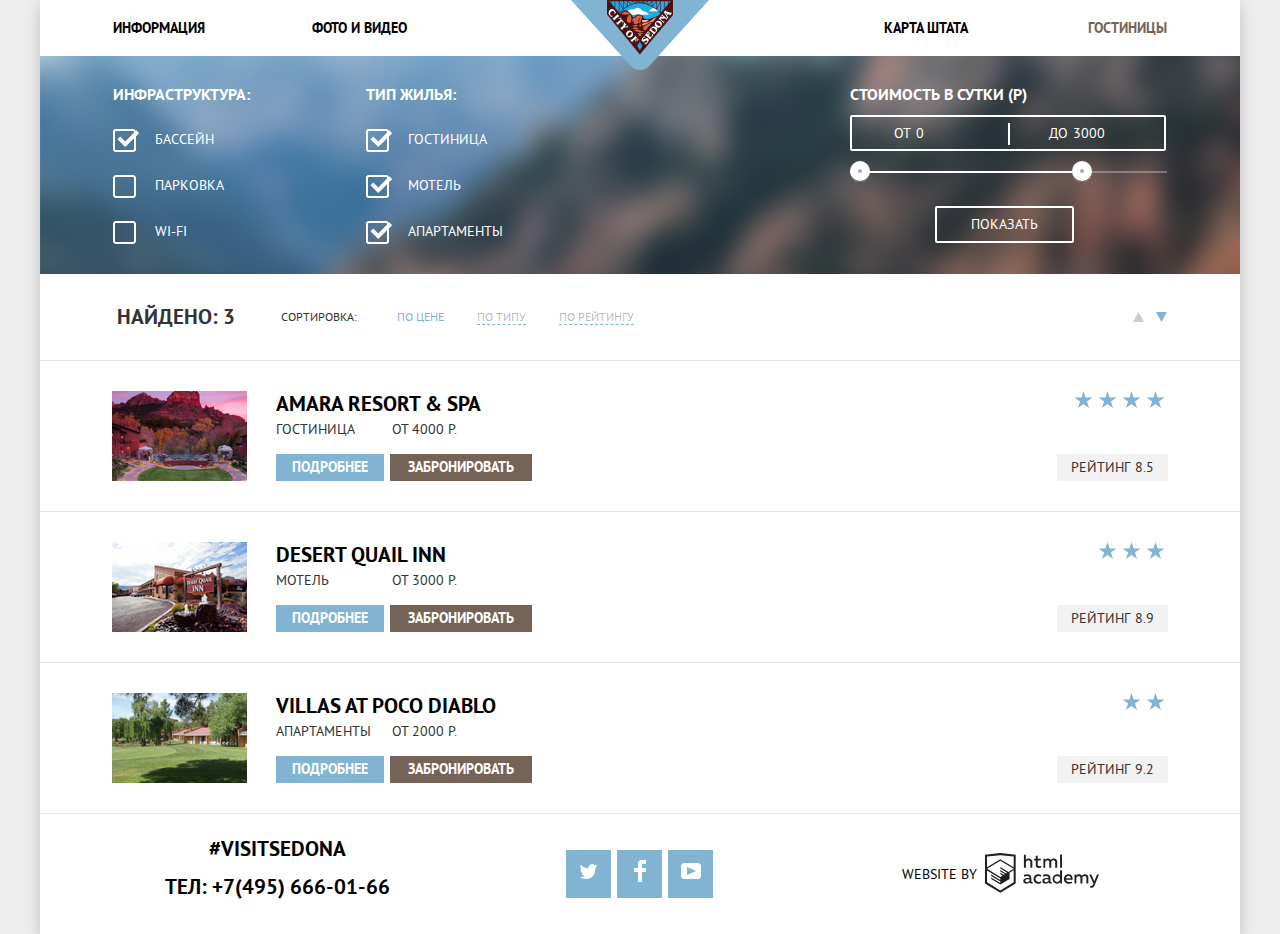
==== commit 97a4bf89: "Внесение изменений после первой проверки" ====
--- a/hotels.html
+++ b/hotels.html
@@ -6,7 +6,7 @@
     <meta name="viewport" content="width=device-width, initial-scale=1">
     <link rel="stylesheet" href="http://fonts.googleapis.com/css?family=PT+Sans:400,700&amp;subset=latin,cyrillic-ext">
     <link rel="stylesheet" href="css/normalize.css">
-    <link rel="stylesheet" href="css/style.css">
+    <link rel="stylesheet" href="css/style.min.css">
     <link rel="shortcut icon" type="image/png" href="img/favicon.png">
   </head>
   <body class="page-body">
@@ -18,6 +18,9 @@
           </li>
           <li class="navigation-item">
             <a href="#!" onclick="this.blur();">Фото и видео</a>
+          </li>
+          <li class="navigation-item">
+            <span class="visually-hidden">Логотип</span>
           </li>
           <li class="navigation-item">
             <a href="#!" onclick="this.blur();">Карта штата</a>
@@ -40,18 +43,15 @@
               <legend>Инфраструктура:</legend>
               <ul>
                 <li>
-                  <input class="visually-hidden filter-input-checkbox filter-input" type="checkbox" name="pool"
-                    id="main-filter-pool" checked>
+                  <input class="visually-hidden filter-input-checkbox filter-input" type="checkbox" name="pool" id="main-filter-pool" checked>
                   <label for="main-filter-pool">бассейн</label>
                 </li>
                 <li>
-                  <input class="visually-hidden filter-input-checkbox filter-input" type="checkbox" name="parking"
-                    id="main-filter-parking">
+                  <input class="visually-hidden filter-input-checkbox filter-input" type="checkbox" name="parking" id="main-filter-parking">
                   <label for="main-filter-parking">парковка</label>
                 </li>
                 <li>
-                  <input class="visually-hidden filter-input-checkbox filter-input" type="checkbox" name="wi-fi"
-                    id="main-filter-wi-fi">
+                  <input class="visually-hidden filter-input-checkbox filter-input" type="checkbox" name="wi-fi" id="main-filter-wi-fi">
                   <label for="main-filter-wi-fi">wi-fi</label>
                 </li>
               </ul>
@@ -60,18 +60,15 @@
               <legend>Тип жилья:</legend>
               <ul>
                 <li>
-                  <input class="visually-hidden filter-input-checkbox filter-input" type="checkbox" name="hotel"
-                    id="main-filter-hotel" checked>
+                  <input class="visually-hidden filter-input-checkbox filter-input" type="checkbox" name="hotel" id="main-filter-hotel" checked>
                   <label for="main-filter-hotel">гостиница</label>
                 </li>
                 <li>
-                  <input class="visually-hidden filter-input-checkbox filter-input" type="checkbox" name="motel"
-                    id="main-filter-motel" checked>
+                  <input class="visually-hidden filter-input-checkbox filter-input" type="checkbox" name="motel" id="main-filter-motel" checked>
                   <label for="main-filter-motel">мотель</label>
                 </li>
                 <li>
-                  <input class="visually-hidden filter-input-checkbox filter-input" type="checkbox" name="apartments"
-                    id="main-filter-apartments" checked>
+                  <input class="visually-hidden filter-input-checkbox filter-input" type="checkbox" name="apartments" id="main-filter-apartments" checked>
                   <label for="main-filter-apartments">апартаменты</label>
                 </li>
               </ul>
@@ -132,7 +129,7 @@
       <section class="results">
         <ul class="item hotel">
           <li>
-            <img class="item-gallery" src="img/amararesortspa.jpg" alt="Amara Resort & Spa" width="135" height="90">
+            <img class="item-gallery" src="img/amararesortspa.jpg" alt="Гостиница Amara Resort & Spa" width="135" height="90">
             <div class="item-info">
               <a href="#!">
                 <h3>Amara Resort & Spa</h3>
@@ -150,22 +147,22 @@
               <fieldset class="stars">
                 <legend class="visually-hidden">Рейтинг</legend>
                 <div class="rating-group">
-                    <input class="rating-input" type="radio" name="amararesortspa" id="amararesortspa-1" value="1">
-                    <label class="rating-star" for="amararesortspa-1" aria-label="Ужасно"></label>
-                    <input class="rating-input" type="radio" name="amararesortspa" id="amararesortspa-2" value="2">
-                    <label class="rating-star" for="amararesortspa-2" aria-label="Сносно"></label>
-                    <input class="rating-input" type="radio" name="amararesortspa" id="amararesortspa-3" value="3">
-                    <label class="rating-star" for="amararesortspa-3" aria-label="Нормально"></label>
-                    <input class="rating-input" type="radio" name="amararesortspa" id="amararesortspa-4" value="4" checked>
-                    <label class="rating-star" for="amararesortspa-4" aria-label="Хорошо"></label>
-                    <div class="rating-focus"></div>
-                </div>
-            </fieldset>
+                  <input class="rating-input" type="radio" name="amararesortspa" id="amararesortspa-1" value="1">
+                  <label class="rating-star" for="amararesortspa-1" aria-label="Рейтинг. 1 звезда"></label>
+                  <input class="rating-input" type="radio" name="amararesortspa" id="amararesortspa-2" value="2">
+                  <label class="rating-star" for="amararesortspa-2" aria-label="Рейтинг. 2 звезды"></label>
+                  <input class="rating-input" type="radio" name="amararesortspa" id="amararesortspa-3" value="3">
+                  <label class="rating-star" for="amararesortspa-3" aria-label="Рейтинг. 3 звезды"></label>
+                  <input class="rating-input" type="radio" name="amararesortspa" id="amararesortspa-4" value="4" checked>
+                  <label class="rating-star" for="amararesortspa-4" aria-label="Рейтинг. 4 звезды"></label>
+                  <div class="rating-focus"></div>
+                </div>
+              </fieldset>
               <p>Рейтинг<span>8.5</span></p>
             </div>
           </li>
           <li>
-            <img class="item-gallery" src="img/desertquailinn.jpg" alt="Desert Quail Inn" width="135" height="90">
+            <img class="item-gallery" src="img/desertquailinn.jpg" alt="Мотель Desert Quail Inn" width="135" height="90">
             <div class="item-info">
               <a href="#!">
                 <h3>Desert Quail Inn</h3>
@@ -181,25 +178,24 @@
             </div>
             <div class="rating">
               <fieldset class="stars">
-                <legend class="visually-hidden">Рейтинг</legend>
+                <legend class="visually-hidden">Рейтинг </legend>
                 <div class="rating-group">
-                    <input class="rating-input" type="radio" name="desertquailinn" id="desertquailinn-1" value="1">
-                    <label class="rating-star" for="desertquailinn-1" aria-label="Ужасно"></label>
-                    <input class="rating-input" type="radio" name="desertquailinn" id="desertquailinn-2" value="2">
-                    <label class="rating-star" for="desertquailinn-2" aria-label="Сносно"></label>
-                    <input class="rating-input" type="radio" name="desertquailinn" id="desertquailinn-3" value="3" checked>
-                    <label class="rating-star" for="desertquailinn-3" aria-label="Нормально"></label>
-                    <input class="rating-input" type="radio" name="desertquailinn" id="desertquailinn-4" value="4" disabled>
-                    <label class="rating-star" for="desertquailinn-4" aria-label="Хорошо"></label>
-                    <div class="rating-focus"></div>
-                </div>
-            </fieldset>
+                  <input class="rating-input" type="radio" name="desertquailinn" id="desertquailinn-1" value="1">
+                  <label class="rating-star" for="desertquailinn-1" aria-label="Рейтинг. 1 звезда"></label>
+                  <input class="rating-input" type="radio" name="desertquailinn" id="desertquailinn-2" value="2">
+                  <label class="rating-star" for="desertquailinn-2" aria-label="Рейтинг. 2 звезды"></label>
+                  <input class="rating-input" type="radio" name="desertquailinn" id="desertquailinn-3" value="3" checked>
+                  <label class="rating-star" for="desertquailinn-3" aria-label="Рейтинг. 3 звезды"></label>
+                  <input class="rating-input" type="radio" name="desertquailinn" id="desertquailinn-4" value="4" disabled>
+                  <label class="rating-star" for="desertquailinn-4" aria-label="Рейтинг. 4 звезды"></label>
+                  <div class="rating-focus"></div>
+                </div>
+              </fieldset>
               <p>Рейтинг<span>8.9</span></p>
             </div>
           </li>
           <li>
-            <img class="item-gallery" src="img/villasatpocodiablo.jpg" alt="Villas at Poco Diablo" width="135"
-              height="90">
+            <img class="item-gallery" src="img/villasatpocodiablo.jpg" alt="Апартаменты Villas at Poco Diablo" width="135" height="90">
             <div class="item-info">
               <a href="#!">
                 <h3>Villas at Poco Diablo</h3>
@@ -217,17 +213,17 @@
               <fieldset class="stars">
                 <legend class="visually-hidden">Рейтинг</legend>
                 <div class="rating-group">
-                    <input class="rating-input" type="radio" name="villasatpocodiablo" id="villasatpocodiablo-1" value="1">
-                    <label class="rating-star" for="villasatpocodiablo-1" aria-label="Ужасно"></label>
-                    <input class="rating-input" type="radio" name="villasatpocodiablo" id="villasatpocodiablo-2" value="2" checked>
-                    <label class="rating-star" for="villasatpocodiablo-2" aria-label="Сносно"></label>
-                    <input class="rating-input" type="radio" name="villasatpocodiablo" id="villasatpocodiablo-3" value="3" disabled>
-                    <label class="rating-star" for="villasatpocodiablo-3" aria-label="Нормально"></label>
-                    <input class="rating-input" type="radio" name="villasatpocodiablo" id="villasatpocodiablor-4" value="4" disabled>
-                    <label class="rating-star" for="villasatpocodiablo-4" aria-label="Хорошо"></label>
-                    <div class="rating-focus"></div>
-                </div>
-            </fieldset>
+                  <input class="rating-input" type="radio" name="villasatpocodiablo" id="villasatpocodiablo-1" value="1">
+                  <label class="rating-star" for="villasatpocodiablo-1" aria-label="Рейтинг. 1 звезда"></label>
+                  <input class="rating-input" type="radio" name="villasatpocodiablo" id="villasatpocodiablo-2" value="2" checked>
+                  <label class="rating-star" for="villasatpocodiablo-2" aria-label="Рейтинг. 2 звезды"></label>
+                  <input class="rating-input" type="radio" name="villasatpocodiablo" id="villasatpocodiablo-3" value="3" disabled>
+                  <label class="rating-star" for="villasatpocodiablo-3" aria-label="Рейтинг. 3 звезды"></label>
+                  <input class="rating-input" type="radio" name="villasatpocodiablo" id="villasatpocodiablor-4" value="4" disabled>
+                  <label class="rating-star" for="villasatpocodiablo-4" aria-label="Рейтинг. 4 звезды"></label>
+                  <div class="rating-focus"></div>
+                </div>
+              </fieldset>
               <p>Рейтинг<span>9.2</span></p>
             </div>
           </li>
@@ -238,13 +234,12 @@
     <footer class="main-footer">
       <div class="footer">
         <div class="contacts">
-          <a href="#!" aria-label="Инстаграм города Седона" target="_blank" onclick="this.blur();">#visitsedona </a>
+          <a href="https://www.instagram.com/" aria-label="Инстаграм города Седона" target="_blank" onclick="this.blur();">#visitsedona </a>
           <a href="tel:+74956660166" onclick="this.blur();">ТЕЛ: +7(495) 666-01-66</a>
         </div>
         <ul class="social-group">
           <li class="social">
-            <a class="social-bth-tw" href="https://twitter.com/" target="_blank" aria-label="twitter"
-              onclick="this.blur();">
+            <a class="social-bth-tw" href="https://twitter.com/" target="_blank" aria-label="twitter" onclick="this.blur();">
               <span class="visually-hidden">Твиттер</span>
               <svg xmlns="http://www.w3.org/2000/svg" xmlns:xlink="http://www.w3.org/1999/xlink" width="17" height="15" viewbox="0 0 17 15">
                 <path fill="#FFF" d="M10.95.144c1.685-.496 2.984.27 3.577 1.179.673-.231 1.331-.481 2.011-.708a2.345 2.345 0 0 1-.857 1.768c.685.17 1.304-.491 1.304-.491-.169 1-1.006 1.788-1.563 2.024-.231 6.75-3.175 11.217-10.077 11.082h-.446c-.41 0-4.164-.46-4.898-1.887 2.271.196 3.893-.422 4.693-1.177-.96-.3-2.679-.477-2.979-2.95.349.106.564.228 1.19.119C1.705 8.247.374 7.53.448 5.33c.285.328 1.067.536 1.34.472C1.085 5.561-.182 2.442.894.85c1.818 1.854 3.735 3.606 7.152 3.773C8.254 2.33 9.183.793 10.95.144z"/>
@@ -260,8 +255,7 @@
             </a>
           </li>
           <li class="social">
-            <a class="social-bth-yt" href="https://www.youtube.com/" target="_blank" aria-label="youTube"
-              onclick="this.blur();">
+            <a class="social-bth-yt" href="https://www.youtube.com/" target="_blank" aria-label="youTube" onclick="this.blur();">
               <span class="visually-hidden">Ютуб</span>
               <svg xmlns="http://www.w3.org/2000/svg" xmlns:xlink="http://www.w3.org/1999/xlink" width="20" height="16" viewbox="0 0 20 16">
                 <path fill="#FFF" d="M17 0H3C1.35 0 0 1.35 0 3v10c0 1.65 1.35 3 3 3h14c1.65 0 3-1.35 3-3V3c0-1.65-1.35-3-3-3zM6.027 11.998V4.002L15.014 8l-8.987 3.998z"/>
@@ -271,8 +265,7 @@
         </ul>
         <div class="site-htmlacademy">
           <p>Website by</p>
-          <a href="https://htmlacademy.ru/" class="htmlacademy" aria-label="Сайт htmlAcademy" target="_blank"
-            onclick="this.blur();"></a>
+          <a href="https://htmlacademy.ru/" class="htmlacademy" aria-label="Сайт htmlAcademy" target="_blank" onclick="this.blur();"></a>
         </div>
       </div>
     </footer>
--- a/css/style.min.css
+++ b/css/style.min.css
@@ -0,0 +1 @@
+:root{--basic-black: #000000;--basic-dark: #333333;--basic--liver: #666666;--basic-grey: #888888;--basic-blue: #81B3D2;--basic-extra-light: #EEEEEE;--basic-light-grey: #F2F2F2;--basic-white: #ffffff;--basic-brown: #766357;--special-light-grey: #CACACA;--special-dark-blue: #669EC0;--special-extra-blue: #5496BD;--special-dark-brown: #604E43;--special-extra-brown: #503E33;--special-platinum: #EBEBEB;--special-silver: #E5E5E5}@font-face{font-family:'PT Sans';src:url(../fonts/ptsans.woff) format("woff"),url(../fonts/ptsans.woff2) format("woff2");font-weight:400;font-style:normal}@font-face{font-family:'PT Sans';src:url(../fonts/ptsansbold.woff) format("woff"),url(../fonts/PTSansbold.woff2) format("woff2");font-weight:700;font-style:bold}body{position:relative;width:1200px;height:100%;padding:0;margin:0 auto;background-color:var(--basic-white);box-shadow:0 5px 15px rgba(0,1,1,.2);min-height:100%;display:-ms-grid;display:grid;-ms-grid-rows:-webkit-min-content 1fr -webkit-min-content;-ms-grid-rows:min-content 1fr min-content;grid-template-rows:-webkit-min-content 1fr -webkit-min-content;grid-template-rows:min-content 1fr min-content;-ms-flex-line-pack:start;align-content:start;font-family:"PT Sans","Arial",sans-serif;font-size:14px;line-height:21px;font-style:normal;text-transform:uppercase;text-align:center;color:var(--basic-dark)}a{text-decoration:none}img{height:auto;border-style:none}.visually-hidden:not(:focus):not(:active),input[type=checkbox].visually-hidden,input[type=radio].visually-hidden{position:absolute;width:1px;height:1px;margin:-1px;border:0;padding:0;white-space:nowrap;-webkit-clip-path:inset(100%);clip-path:inset(100%);clip:rect(0 0 0 0);overflow:hidden}.page{background-color:var(--basic-extra-light)}.main-header{min-height:56px}.main-navigation{background-color:var(--basic-white);position:relative;display:-ms-flexbox;display:flex;-ms-flex-direction:column;flex-direction:column;-ms-flex-align:center;align-items:center;padding:0 73px}.site-navigation{display:-ms-flexbox;display:flex;-ms-flex-wrap:wrap;flex-wrap:wrap;width:100%;margin:0;padding:0;-ms-flex-pack:justify;justify-content:space-between;list-style:none}.navigation-item{width:15%;margin-right:10px;text-align:left}.navigation-item:nth-child(5n+4),.navigation-item:nth-child(5n+5){text-align:right;margin-left:10px;margin-right:0}.navigation-item:nth-of-type(5n-2){margin:0 50px;text-align:center}.site-navigation a{display:block;color:var(--basic-black);font-size:14px;line-height:26px;font-weight:700;padding:15px 0}.navigation-wrapper{background-color:var(--basic-white)}.site-navigation a:hover{color:var(--basic-blue)}.site-navigation a:focus{color:var(--basic-black);opacity:.3}.active-page{pointer-events:none}.site-navigation .active-page{color:var(--basic-brown)}.main-logo{cursor:pointer;width:138px;height:70px;position:absolute;margin-top:0;z-index:2}.main-logo:hover{-ms-transform:scale(1.05);transform:scale(1.05)}.welcome-sedona{display:-ms-flexbox;display:flex;-ms-flex-wrap:wrap;flex-wrap:wrap;-ms-flex-align:center;align-items:center;position:relative;width:100%;height:509px;background-image:url(../img/background_photo_welcome.jpg);background-repeat:no-repeat;background-size:cover;background-color:var(--special-dark-blue)}.slogan-welcome-sedona{margin:77px auto}.welcome-sedona::before{position:absolute;content:"";bottom:0;width:100%;height:57px;background-image:url(../img/intro-mask.svg);vertical-align:bottom}.hero{padding-bottom:50px;width:100%;margin:auto;background-color:var(--basic-white);display:-ms-flexbox;display:flex;-ms-flex-direction:column;flex-direction:column}.hero h1{font-size:21px;line-height:26px;font-weight:700;color:var(--basic-black);padding-top:43px;margin:0 365px}.hero p{line-height:26px;margin:44px 73px 0 73px}.main-content{width:100%;display:-ms-flexbox;display:flex;-ms-flex-direction:column;flex-direction:column}.content-reason{display:-ms-flexbox;display:flex;-ms-flex-wrap:wrap;flex-wrap:wrap;-ms-flex-pack:center;justify-content:center;-ms-flex-align:center;align-items:center;justify-content:center;-ms-flex-line-pack:start;align-content:flex-start}.main-content-reason,.main-content-services{display:-ms-flexbox;display:flex;-ms-flex-align:stretch;align-items:stretch;width:100%;min-height:256px}.gallery{width:100%}.gallery img{display:block;height:100%;width:100%;-o-object-fit:cover;object-fit:cover}.block{width:100%;display:-ms-flexbox;display:flex;-ms-flex-direction:column;flex-direction:column;-ms-flex-align:center;align-items:center;-ms-flex-pack:start;justify-content:flex-start;position:relative}.services-head a{font-size:21px;font-weight:700;color:var(--basic-black);text-align:center}.services-head a:hover{color:var(--basic-blue)}.services-head a:focus{opacity:.3}.services-head a:activ{color:var(--basic-brown)}.block h2{padding-bottom:27px;margin:0;width:160px;text-align:center}.block p{margin:0;text-align:center}.block span{text-align:center}.main-content-services{-ms-flex-wrap:wrap;flex-wrap:wrap;-ms-flex-pack:justify;justify-content:space-between}.services{width:300px}.reason-group{-ms-flex-wrap:wrap;flex-wrap:wrap;-ms-flex-pack:justify;justify-content:space-between}.wrap{width:258px;padding:47px 71px 50px 71px;background-color:var(--basic-extra-light)}.wrap span{padding-bottom:23px}.main-content-services .block{padding:55px 50px 82px 50px}.main-content-services .services-head{padding:0;padding-top:105px;padding-bottom:25px}.housing::before{content:"";position:absolute;background-image:url(../img/icon-house.svg);background-repeat:no-repeat;width:75px;height:72px}.food::before{content:"";position:absolute;background-image:url(../img/icon-food.svg);background-repeat:no-repeat;width:75px;height:70px}.souvenirs::before{content:"";position:absolute;background-image:url(../img/icon_souvenrs.svg);background-repeat:no-repeat;width:64px;height:77px}.blue{background-color:var(--basic-blue);color:var(--basic-white);max-width:400px;padding:50px 0 50px 0;min-height:100%;display:-ms-flexbox;display:flex}.blue h2{color:var(--basic-white);padding-left:50px;padding-right:50px}.blue span{padding-bottom:23px}.blue p{padding:0 43px}.hotel-search{padding-top:56px;padding-bottom:43px;min-width:435px;margin:0 auto}.hotel-search h2{font-size:30px;line-height:24px;font-weight:700;color:var(--basic-black);margin:0;padding-bottom:34px}.hotel-search p{line-height:24px;margin:0;width:435px}.button{font:inherit;font-size:21px;line-height:26px;font-weight:700;text-transform:uppercase;vertical-align:middle;border:0;outline:0;border-radius:0;color:var(--basic-white);background-color:var(--basic-blue);cursor:pointer}.button:hover{background-color:var(--special-dark-blue)}.button:focus{color:rgba(255,255,255,.3);background-color:var(--special-extra-blue)}.search-form button{width:458px;height:58px}.map{width:100%;height:594px;border-style:none;display:-ms-flexbox;display:flex;-ms-flex-pack:stretch;justify-content:stretch;background-image:url(../img/map.png);background-color:var(--special-light-grey);z-index:2}.main-footer{position:absolute;bottom:0;width:100%;background-color:rgba(255,255,255,.9);height:120px;display:-ms-flexbox;display:flex;-ms-flex-pack:center;justify-content:center;-ms-flex-direction:column;flex-direction:column;z-index:3}.footer{display:-ms-grid;display:grid;-ms-grid-columns:1fr 1fr 1fr;grid-template-columns:1fr 1fr 1fr;-ms-flex-line-pack:center;align-content:center;z-index:10;padding:0 73px}.contacts{display:-ms-flexbox;display:flex;-ms-flex-direction:column;flex-direction:column;font-size:21px;line-height:26px;font-weight:700;color:var(--basic-black)}.contacts a{color:var(--basic-black);margin-bottom:12px;margin-right:23px}.contacts a:hover{color:var(--basic-blue)}.contacts a:focus{opacity:.3}.contacts a:activ{color:var(--basic-brown)}.contacts p{margin:0}.social-group{width:150px;display:-ms-flexbox;display:flex;justify-self:center;-ms-flex-item-align:center;align-self:center;-ms-flex-pack:center;justify-content:center;margin:0;padding:0}.social{width:46px;height:48px;margin:0 3px;background-color:var(--basic-blue);cursor:pointer;display:-ms-flexbox;display:flex;-ms-flex-align:center;align-items:center}.social a{width:25px;height:auto;padding:10px}.social:hover{background-color:var(--special-dark-blue)}.social:focus{background-color:var(--special-extra-blue)}.social a:focus{opacity:.3}.site-htmlacademy{justify-self:center;-ms-flex-item-align:center;align-self:center;display:-ms-flexbox;display:flex;margin-left:20px}.site-htmlacademy p{font-size:14px;line-height:26px;color:var(--basic-black);padding-right:8px}.htmlacademy{display:inline-block;vertical-align:middle;width:115px;height:50px;background:url(../img/logo_html_academy.svg) no-repeat;background-position:0 5px}.htmlacademy:hover{background:url(../img/logo-htmlacademyhover.svg) no-repeat;background-position:0 5px}.htmlacademy:active{background:url(../img/logo-htmlacademyfocus.svg) no-repeat;background-position:0 5px}.search-button{background-color:var(--basic-brown);width:568px;margin:auto;padding:30px 124px;text-align:center}.search-button:hover{background-color:var(--special-dark-brown)}.search-button:focus{color:rgba(255,255,255,.3);background-color:var(--special-extra-brown)}.search{position:relative;display:-ms-flexbox;display:flex;-ms-flex-direction:column;flex-direction:column;-ms-flex-pack:end;justify-content:flex-end;-ms-flex-align:center;align-items:center;width:100%;margin:auto}.search-form{position:absolute;bottom:-395px;height:395px;overflow:hidden;z-index:0}.search-form-hidden{-webkit-animation:slideclose 3s;animation:slideclose 3s;-webkit-animation-fill-mode:both;animation-fill-mode:both}.search-form-show{z-index:4}.modal-error{-webkit-animation:shake .6s;animation:shake .6s}.form{background-color:var(--basic-white);box-shadow:0 5px 15px rgba(0,1,1,.2);color:var(--basic-black);line-height:26px;font-weight:700;width:458px;padding:55px;display:-ms-flexbox;display:flex;-ms-flex-wrap:wrap;flex-wrap:wrap;position:relative;overflow:hidden}.form-show{-webkit-animation:slidedown .5s;animation:slidedown .5s;-webkit-animation-fill-mode:forwards;animation-fill-mode:forwards;opacity:1}form-open{z-index:4}.form-hidden{-webkit-animation:slideup .5s;animation:slideup .5s;-webkit-animation-fill-mode:forwards;animation-fill-mode:forwards;opacity:1}.map-reverse{z-index:5}@-webkit-keyframes slidedown{0%{transform:translateY(-369px)}to{transform:translateY(0)}}@keyframes slidedown{0%{transform:translateY(-369px)}to{transform:translateY(0)}}@-webkit-keyframes slideup{0%{transform:translateY(0)}to{transform:translateY(-500px)}}@keyframes slideup{0%{transform:translateY(0)}to{transform:translateY(-500px)}}@-webkit-keyframes slideclose{0%{z-index:4}to{z-index:0}}@keyframes slideclose{0%{z-index:4}to{z-index:0}}@-webkit-keyframes shake{0%,to{transform:translateX(0)}10%,30%,50%,70%,90%{transform:translateX(-5px)}20%,40%,60%,80%{transform:translateX(5px)}}@keyframes shake{0%,to{transform:translateX(0)}10%,30%,50%,70%,90%{transform:translateX(-5px)}20%,40%,60%,80%{transform:translateX(5px)}}.arrival,.departure{display:-ms-flexbox;display:flex;text-align:left;margin-bottom:30px;-ms-flex-align:center;align-items:center;position:relative}.people{display:-ms-flexbox;display:flex;-ms-flex-direction:row;flex-direction:row;-ms-flex-pack:justify;justify-content:space-between}.children,.adults{position:relative}.adults label{margin-right:38px}.children label{margin-left:53px;margin-right:22px}.form input[type=text]{font:inherit;color:var(--basic-black);background-color:var(--basic-light-grey);border:0;border-radius:0;width:333px;height:38px;padding:0;text-transform:uppercase;font-size:14px;line-height:26px;padding-left:13px}.form-name{width:112px}.form input:hover{background-color:var(--special-platinum)}.form input:focus{background-color:var(--basic-white);outline:2px solid var(--special-silver)}.people input[type=text]{width:114px;height:38px;padding:0;text-align:center}.people label{width:112px}.form .calendar{background-color:transparent;border:0;background-image:url(../img/searchform.svg);background-repeat:no-repeat;background-position:-197px 5px;width:21px;height:23px;position:absolute;right:0;cursor:pointer;padding:19px}.calendar:hover{background-position:-197px -34px}.calendar:focus{background-position:-197px -72px}.people .count{background-color:transparent;border:0;width:11px;height:11px;background-image:url(../img/spritecount.svg);background-repeat:no-repeat;position:absolute;padding:19px;cursor:pointer}.people .btn-minus{right:75px;background-position:10px 14px}.people .btn-plus{right:0;background-position:-63px 14px}.people .btn-minus:hover{background-position:10px -25px}.people .btn-minus:focus{background-position:10px -63px}.people .btn-plus:hover{background-position:-63px -25px}.people .btn-plus:focus{background-position:-63px -63px}.form-button{margin-top:53px}.catalog{display:-ms-grid;display:grid}.main-filter{background:url(../img/search_filter.jpg);background-color:var(--special-dark-blue);background-repeat:no-repeat;background-size:cover;color:var(--basic-white);text-align:left;min-height:217px;display:-ms-flexbox;display:flex}.filter-form{width:100%;display:-ms-flexbox;display:flex;-ms-flex-wrap:wrap;flex-wrap:wrap;-ms-flex-align:start;align-items:flex-start;-ms-flex-pack:justify;justify-content:space-between;min-height:160px;padding:28px 73px 30px 73px}.filter-wrap{display:-ms-flexbox;display:flex;-ms-flex-align:start;align-items:flex-start}.filter-wrap-right{display:-ms-flexbox;display:flex;-ms-flex-direction:column;flex-direction:column;height:100%;-ms-flex-align:center;align-items:center}.filter-infrastructure,.filter-housing{width:253px}.main-filter legend{font-weight:700;margin-bottom:24px;font-size:16px}.main-filter label{position:relative;display:block;cursor:pointer;-webkit-user-select:none;-moz-user-select:none;-ms-user-select:none;user-select:none;padding-left:42px}.filter-input-checkbox+label::before{content:"";position:absolute;left:0;top:0;width:27px;height:23px;background-image:url(../img/checkbox-off.svg);background-repeat:no-repeat}.filter-input-checkbox:checked+label::after{content:"";position:absolute;top:0;left:0;width:27px;height:23px;background-image:url(../img/checkbox-on.svg);background-repeat:no-repeat}.filter-input-checkbox:disabled+label::before{content:"";position:absolute;left:0;top:0;width:27px;height:23px;opacity:.5}.filter-input-checkbox:focus+label::before{outline:2px solid #000;outline-offset:5px}.main-filter ul{list-style:none;margin:0;padding:0}.main-filter li{margin-bottom:25px}.main-filter li:last-child{margin-bottom:0}.main-filter fieldset{display:-ms-flexbox;display:flex;-ms-flex-direction:column;flex-direction:column;-ms-flex-pack:justify;justify-content:space-between;border:0;margin:0;padding:0}fieldset .filter-cost{padding-top:30px;padding-bottom:30px}.filter-cost p{font-size:16px;font-weight:700;margin:0;margin-bottom:10px;display:block}.cost{width:312px;height:32px;border:2px solid var(--basic-white);border-radius:2px;text-align:center;position:relative;display:-ms-grid;display:grid;-ms-grid-columns:1fr 1fr;grid-template-columns:1fr 1fr;margin-bottom:20px}.cost::before{content:"";position:absolute;top:6px;left:50%;width:2px;height:22px;background-color:var(--basic-white)}.from,.before{display:-ms-flexbox;display:flex;-ms-flex-align:center;align-items:center;-ms-flex-pack:center;justify-content:center}.cost input[type=text]{width:50px;font:inherit;color:var(--basic-white);background:0 0;border:0;padding:0;margin:0;cursor:pointer}.from label,.before label{padding:0;padding-right:5px;margin:0}.range-controls{position:relative;width:317px}.filter-slider{height:122px;display:-ms-flexbox;display:flex;-ms-flex-direction:column;flex-direction:column;-ms-flex-align:start;align-items:flex-start;-ms-flex-pack:start;justify-content:flex-start}.range-controls .scale{height:2px;background:rgba(255,255,255,.3)}.range-controls .bar{width:70%;margin-left:0;height:2px;background-color:var(--basic-white)}.range-controls .toggle{width:21px;height:21px;padding:0;background-image:url(../img/filter-button.svg);background-repeat:no-repeat;position:absolute;top:-10px;left:0;cursor:pointer}.range-controls .toggle-min{left:0}.range-controls .toggle-max{left:70%}.toggle:hover{-ms-transform:scale(1.1);transform:scale(1.1)}.toggle:focus{box-shadow:-5px 0 10px rgba(0,0,0,.5)}.toggle:active{box-shadow:0 0 10px rgba(185,202,233,.3)}.filter-button{font:inherit;text-transform:uppercase;vertical-align:middle;color:var(--basic-white);border:2px solid var(--basic-white);border-radius:2px;background-image:none;background:0 0;background-color:transparent;padding:6px 34px 6px 34px;cursor:pointer;margin-right:8px}.filter-button:hover{color:var(--basic-black);background-color:var(--basic-white)}.sorting-results{display:-ms-flexbox;display:flex;-ms-flex-direction:row;flex-direction:row;text-align:left;margin:0 73px 0 73px;-ms-flex-align:center;align-items:center;-ms-flex-pack:justify;justify-content:space-between;min-height:86px}.sorting-item-wrap{display:-ms-flexbox;display:flex;-ms-flex-align:center;align-items:center}.sorting-item-wrap p{margin:0;margin-right:40px}.sorting-find{display:-ms-flexbox;display:flex;-ms-flex-align:center;align-items:center;-ms-flex-pack:start;justify-content:flex-start;height:100%;font-size:12px;line-height:18px}.sorting-results h2{font-size:21px;line-height:26px;font-weight:700;margin:0;min-width:164px;margin-left:4px}.sorting-results ul{list-style:none;font-size:12px;line-height:18px;display:-ms-flexbox;display:flex;-ms-flex-wrap:wrap;flex-wrap:wrap;padding:0;margin:0;margin-right:46px}.sorting-item li{margin-right:33px}.sorting-item a{font-size:12px;line-height:18px;font-weight:400;color:rgba(0,1,1,.3);border-bottom:1px dashed var(--basic-blue)}.sorting-item a:hover{color:var(--basic-blue);border-bottom:1px dashed var(--basic-blue)}.sorting-item a:focus{color:var(--basic-black);border:0}.sorting-item .active-sorting{color:var(--basic-blue);border:0;pointer-events:none}.sorting-arrow{display:-ms-flexbox;display:flex;-ms-flex-pack:justify;justify-content:space-between;width:34px;height:auto;cursor:pointer}.sorting{background-color:transparent;border:0;width:11px;height:10px}.sorting-up,.sorting-down{background-image:url(../img/sorting.svg);background-repeat:no-repeat;background-position:0 0;cursor:pointer}.sorting-down{-ms-transform:rotate(180deg);transform:rotate(180deg)}.sorting-up:hover,.sorting-down:hover{background-position:0 -32px}.sorting-up:focus,.sorting-down:focus{background-position:0 -66px}.sorting-up:active,.sorting-down:active{background-position:0 -66px}.active-arrow{background-position:0 -66px}.results{background-color:var(--basic-white);text-align:left}.item{list-style:none;margin:0;padding:0}.hotel li{display:-ms-grid;display:grid;min-height:90px;-ms-grid-columns:164px 1fr 127px;grid-template-columns:164px 1fr 127px;-ms-flex-align:center;align-items:center;padding:30px 72px;border-bottom:1px solid var(--special-silver)}.hotel li:first-child{border-top:1px solid var(--special-silver)}.item-gallery{width:135px;margin:0;-o-object-fit:cover;object-fit:cover;-ms-grid-column-align:start;justify-self:start}.item-info{min-height:90px;display:-ms-flexbox;display:flex;-ms-flex-direction:column;flex-direction:column;justify-self:start;position:relative;-ms-flex-pack:justify;justify-content:space-between}.button-block{display:-ms-flexbox;display:flex;-ms-flex-pack:start;justify-content:flex-start}.offer{display:-ms-grid;display:grid;-ms-grid-columns:116px 1fr;grid-template-columns:116px 1fr}.item-info div:last-child{-ms-grid-column-align:end;justify-self:end}.rating{height:100%;display:-ms-flexbox;display:flex;-ms-flex-direction:column;flex-direction:column;-ms-flex-pack:justify;justify-content:space-between;justify-self:end;-ms-flex-align:end;align-items:flex-end}.rating p{padding:0 14px;line-height:27px;margin:0;background-color:var(--basic-light-grey);text-align:center}.stars{margin:0;padding:0;border:0}.rating-group{position:relative;width:95px;height:17px;display:-ms-flexbox;display:flex}.rating-input{position:absolute;width:1px;height:1px;overflow:hidden;clip:rect(0 0 0 0)}.rating-star{position:absolute;top:0;right:0;margin:0;height:17px;background-size:24px 17px;background-position:right;cursor:pointer}.rating-input:focus~.rating-focus{position:absolute;top:-2px;right:0;bottom:-10px;left:-10px;border:2px solid var(--basic-black);border-radius:5px}.rating-star:hover,.rating-input:checked+.rating-star{background-image:url(../img/star.svg)}.rating-star:nth-of-type(1){z-index:5;width:23px}.rating-star:nth-of-type(2){z-index:4;width:46px}.rating-star:nth-of-type(3){z-index:3;width:72px}.rating-star:nth-of-type(4){z-index:2;width:95px}.item-info h3{margin:0;padding:0;font-size:21px}.item-info p{margin-top:0;margin-bottom:13px}.item a{color:var(--basic-black);font-size:21px;line-height:26px;font-weight:700}.item a:hover{color:var(--basic-blue)}.item a:focus{color:rgba(0,0,0,.3)}.item .details{font:inherit;display:block;font-weight:700;color:var(--basic-white);text-align:center;padding:0 16px;line-height:27px;margin-right:6px}.item .details:hover{color:var(--basic-white)}.item .details:focus{color:rgba(255,255,255,.3)}.details a{display:block;text-align:center}.reservation{font:inherit;font-weight:700;color:var(--basic-white);background-color:var(--basic-brown);min-width:142px;height:27px}.reservation:hover{background-color:var(--special-dark-brown)}.reservation:hover{background-color:var(--special-extra-brown)}.rating span{padding-left:5px}.stub{width:100%;height:120px;background-color:var(--basic-white)}
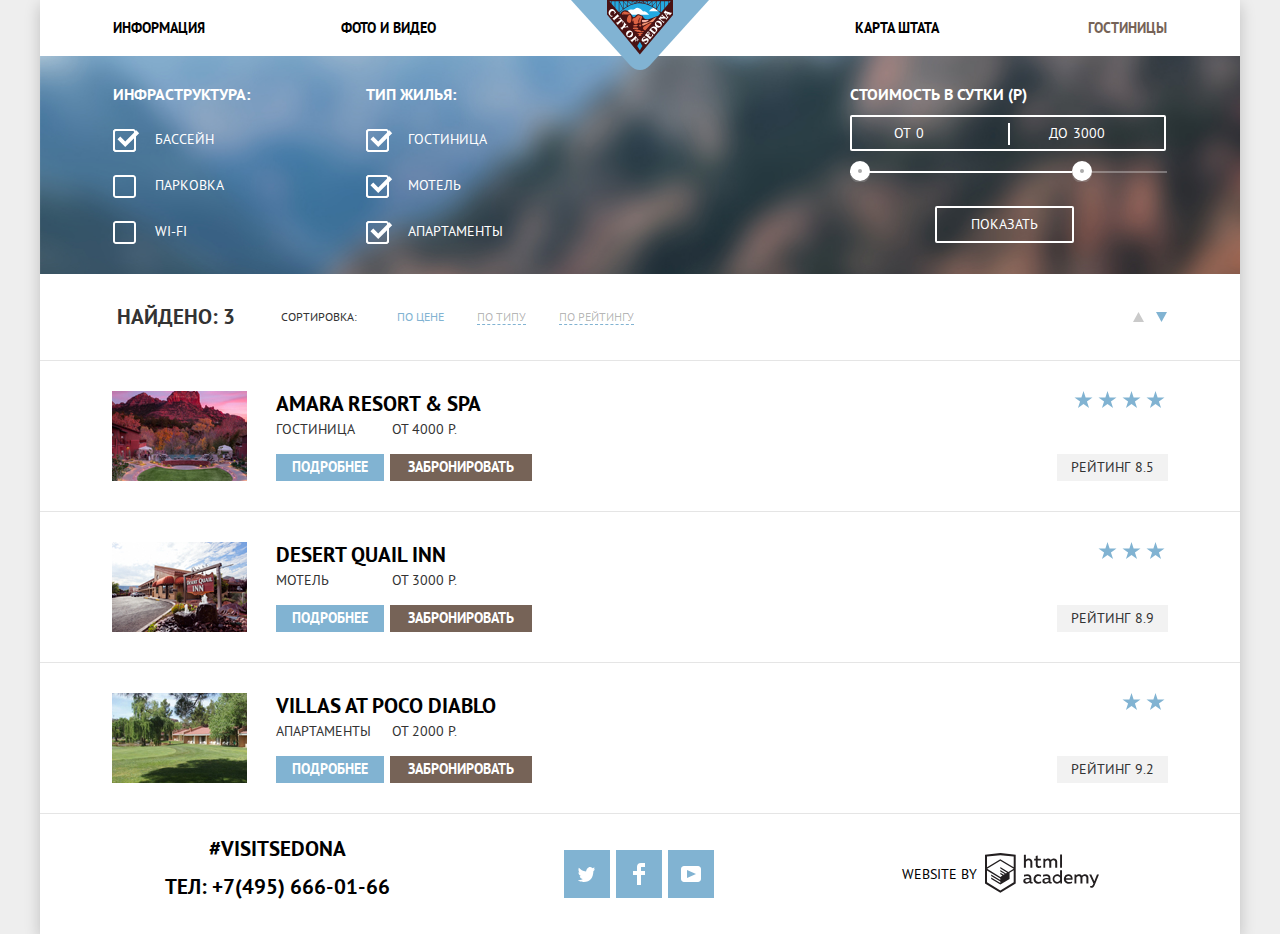
==== commit 29366db1: "Финишные правки" ====
--- a/hotels.html
+++ b/hotels.html
@@ -18,9 +18,6 @@
           </li>
           <li class="navigation-item">
             <a href="#!" onclick="this.blur();">Фото и видео</a>
-          </li>
-          <li class="navigation-item">
-            <span class="visually-hidden">Логотип</span>
           </li>
           <li class="navigation-item">
             <a href="#!" onclick="this.blur();">Карта штата</a>
--- a/css/style.min.css
+++ b/css/style.min.css
@@ -1 +1 @@
-:root{--basic-black: #000000;--basic-dark: #333333;--basic--liver: #666666;--basic-grey: #888888;--basic-blue: #81B3D2;--basic-extra-light: #EEEEEE;--basic-light-grey: #F2F2F2;--basic-white: #ffffff;--basic-brown: #766357;--special-light-grey: #CACACA;--special-dark-blue: #669EC0;--special-extra-blue: #5496BD;--special-dark-brown: #604E43;--special-extra-brown: #503E33;--special-platinum: #EBEBEB;--special-silver: #E5E5E5}@font-face{font-family:'PT Sans';src:url(../fonts/ptsans.woff) format("woff"),url(../fonts/ptsans.woff2) format("woff2");font-weight:400;font-style:normal}@font-face{font-family:'PT Sans';src:url(../fonts/ptsansbold.woff) format("woff"),url(../fonts/PTSansbold.woff2) format("woff2");font-weight:700;font-style:bold}body{position:relative;width:1200px;height:100%;padding:0;margin:0 auto;background-color:var(--basic-white);box-shadow:0 5px 15px rgba(0,1,1,.2);min-height:100%;display:-ms-grid;display:grid;-ms-grid-rows:-webkit-min-content 1fr -webkit-min-content;-ms-grid-rows:min-content 1fr min-content;grid-template-rows:-webkit-min-content 1fr -webkit-min-content;grid-template-rows:min-content 1fr min-content;-ms-flex-line-pack:start;align-content:start;font-family:"PT Sans","Arial",sans-serif;font-size:14px;line-height:21px;font-style:normal;text-transform:uppercase;text-align:center;color:var(--basic-dark)}a{text-decoration:none}img{height:auto;border-style:none}.visually-hidden:not(:focus):not(:active),input[type=checkbox].visually-hidden,input[type=radio].visually-hidden{position:absolute;width:1px;height:1px;margin:-1px;border:0;padding:0;white-space:nowrap;-webkit-clip-path:inset(100%);clip-path:inset(100%);clip:rect(0 0 0 0);overflow:hidden}.page{background-color:var(--basic-extra-light)}.main-header{min-height:56px}.main-navigation{background-color:var(--basic-white);position:relative;display:-ms-flexbox;display:flex;-ms-flex-direction:column;flex-direction:column;-ms-flex-align:center;align-items:center;padding:0 73px}.site-navigation{display:-ms-flexbox;display:flex;-ms-flex-wrap:wrap;flex-wrap:wrap;width:100%;margin:0;padding:0;-ms-flex-pack:justify;justify-content:space-between;list-style:none}.navigation-item{width:15%;margin-right:10px;text-align:left}.navigation-item:nth-child(5n+4),.navigation-item:nth-child(5n+5){text-align:right;margin-left:10px;margin-right:0}.navigation-item:nth-of-type(5n-2){margin:0 50px;text-align:center}.site-navigation a{display:block;color:var(--basic-black);font-size:14px;line-height:26px;font-weight:700;padding:15px 0}.navigation-wrapper{background-color:var(--basic-white)}.site-navigation a:hover{color:var(--basic-blue)}.site-navigation a:focus{color:var(--basic-black);opacity:.3}.active-page{pointer-events:none}.site-navigation .active-page{color:var(--basic-brown)}.main-logo{cursor:pointer;width:138px;height:70px;position:absolute;margin-top:0;z-index:2}.main-logo:hover{-ms-transform:scale(1.05);transform:scale(1.05)}.welcome-sedona{display:-ms-flexbox;display:flex;-ms-flex-wrap:wrap;flex-wrap:wrap;-ms-flex-align:center;align-items:center;position:relative;width:100%;height:509px;background-image:url(../img/background_photo_welcome.jpg);background-repeat:no-repeat;background-size:cover;background-color:var(--special-dark-blue)}.slogan-welcome-sedona{margin:77px auto}.welcome-sedona::before{position:absolute;content:"";bottom:0;width:100%;height:57px;background-image:url(../img/intro-mask.svg);vertical-align:bottom}.hero{padding-bottom:50px;width:100%;margin:auto;background-color:var(--basic-white);display:-ms-flexbox;display:flex;-ms-flex-direction:column;flex-direction:column}.hero h1{font-size:21px;line-height:26px;font-weight:700;color:var(--basic-black);padding-top:43px;margin:0 365px}.hero p{line-height:26px;margin:44px 73px 0 73px}.main-content{width:100%;display:-ms-flexbox;display:flex;-ms-flex-direction:column;flex-direction:column}.content-reason{display:-ms-flexbox;display:flex;-ms-flex-wrap:wrap;flex-wrap:wrap;-ms-flex-pack:center;justify-content:center;-ms-flex-align:center;align-items:center;justify-content:center;-ms-flex-line-pack:start;align-content:flex-start}.main-content-reason,.main-content-services{display:-ms-flexbox;display:flex;-ms-flex-align:stretch;align-items:stretch;width:100%;min-height:256px}.gallery{width:100%}.gallery img{display:block;height:100%;width:100%;-o-object-fit:cover;object-fit:cover}.block{width:100%;display:-ms-flexbox;display:flex;-ms-flex-direction:column;flex-direction:column;-ms-flex-align:center;align-items:center;-ms-flex-pack:start;justify-content:flex-start;position:relative}.services-head a{font-size:21px;font-weight:700;color:var(--basic-black);text-align:center}.services-head a:hover{color:var(--basic-blue)}.services-head a:focus{opacity:.3}.services-head a:activ{color:var(--basic-brown)}.block h2{padding-bottom:27px;margin:0;width:160px;text-align:center}.block p{margin:0;text-align:center}.block span{text-align:center}.main-content-services{-ms-flex-wrap:wrap;flex-wrap:wrap;-ms-flex-pack:justify;justify-content:space-between}.services{width:300px}.reason-group{-ms-flex-wrap:wrap;flex-wrap:wrap;-ms-flex-pack:justify;justify-content:space-between}.wrap{width:258px;padding:47px 71px 50px 71px;background-color:var(--basic-extra-light)}.wrap span{padding-bottom:23px}.main-content-services .block{padding:55px 50px 82px 50px}.main-content-services .services-head{padding:0;padding-top:105px;padding-bottom:25px}.housing::before{content:"";position:absolute;background-image:url(../img/icon-house.svg);background-repeat:no-repeat;width:75px;height:72px}.food::before{content:"";position:absolute;background-image:url(../img/icon-food.svg);background-repeat:no-repeat;width:75px;height:70px}.souvenirs::before{content:"";position:absolute;background-image:url(../img/icon_souvenrs.svg);background-repeat:no-repeat;width:64px;height:77px}.blue{background-color:var(--basic-blue);color:var(--basic-white);max-width:400px;padding:50px 0 50px 0;min-height:100%;display:-ms-flexbox;display:flex}.blue h2{color:var(--basic-white);padding-left:50px;padding-right:50px}.blue span{padding-bottom:23px}.blue p{padding:0 43px}.hotel-search{padding-top:56px;padding-bottom:43px;min-width:435px;margin:0 auto}.hotel-search h2{font-size:30px;line-height:24px;font-weight:700;color:var(--basic-black);margin:0;padding-bottom:34px}.hotel-search p{line-height:24px;margin:0;width:435px}.button{font:inherit;font-size:21px;line-height:26px;font-weight:700;text-transform:uppercase;vertical-align:middle;border:0;outline:0;border-radius:0;color:var(--basic-white);background-color:var(--basic-blue);cursor:pointer}.button:hover{background-color:var(--special-dark-blue)}.button:focus{color:rgba(255,255,255,.3);background-color:var(--special-extra-blue)}.search-form button{width:458px;height:58px}.map{width:100%;height:594px;border-style:none;display:-ms-flexbox;display:flex;-ms-flex-pack:stretch;justify-content:stretch;background-image:url(../img/map.png);background-color:var(--special-light-grey);z-index:2}.main-footer{position:absolute;bottom:0;width:100%;background-color:rgba(255,255,255,.9);height:120px;display:-ms-flexbox;display:flex;-ms-flex-pack:center;justify-content:center;-ms-flex-direction:column;flex-direction:column;z-index:3}.footer{display:-ms-grid;display:grid;-ms-grid-columns:1fr 1fr 1fr;grid-template-columns:1fr 1fr 1fr;-ms-flex-line-pack:center;align-content:center;z-index:10;padding:0 73px}.contacts{display:-ms-flexbox;display:flex;-ms-flex-direction:column;flex-direction:column;font-size:21px;line-height:26px;font-weight:700;color:var(--basic-black)}.contacts a{color:var(--basic-black);margin-bottom:12px;margin-right:23px}.contacts a:hover{color:var(--basic-blue)}.contacts a:focus{opacity:.3}.contacts a:activ{color:var(--basic-brown)}.contacts p{margin:0}.social-group{width:150px;display:-ms-flexbox;display:flex;justify-self:center;-ms-flex-item-align:center;align-self:center;-ms-flex-pack:center;justify-content:center;margin:0;padding:0}.social{width:46px;height:48px;margin:0 3px;background-color:var(--basic-blue);cursor:pointer;display:-ms-flexbox;display:flex;-ms-flex-align:center;align-items:center}.social a{width:25px;height:auto;padding:10px}.social:hover{background-color:var(--special-dark-blue)}.social:focus{background-color:var(--special-extra-blue)}.social a:focus{opacity:.3}.site-htmlacademy{justify-self:center;-ms-flex-item-align:center;align-self:center;display:-ms-flexbox;display:flex;margin-left:20px}.site-htmlacademy p{font-size:14px;line-height:26px;color:var(--basic-black);padding-right:8px}.htmlacademy{display:inline-block;vertical-align:middle;width:115px;height:50px;background:url(../img/logo_html_academy.svg) no-repeat;background-position:0 5px}.htmlacademy:hover{background:url(../img/logo-htmlacademyhover.svg) no-repeat;background-position:0 5px}.htmlacademy:active{background:url(../img/logo-htmlacademyfocus.svg) no-repeat;background-position:0 5px}.search-button{background-color:var(--basic-brown);width:568px;margin:auto;padding:30px 124px;text-align:center}.search-button:hover{background-color:var(--special-dark-brown)}.search-button:focus{color:rgba(255,255,255,.3);background-color:var(--special-extra-brown)}.search{position:relative;display:-ms-flexbox;display:flex;-ms-flex-direction:column;flex-direction:column;-ms-flex-pack:end;justify-content:flex-end;-ms-flex-align:center;align-items:center;width:100%;margin:auto}.search-form{position:absolute;bottom:-395px;height:395px;overflow:hidden;z-index:0}.search-form-hidden{-webkit-animation:slideclose 3s;animation:slideclose 3s;-webkit-animation-fill-mode:both;animation-fill-mode:both}.search-form-show{z-index:4}.modal-error{-webkit-animation:shake .6s;animation:shake .6s}.form{background-color:var(--basic-white);box-shadow:0 5px 15px rgba(0,1,1,.2);color:var(--basic-black);line-height:26px;font-weight:700;width:458px;padding:55px;display:-ms-flexbox;display:flex;-ms-flex-wrap:wrap;flex-wrap:wrap;position:relative;overflow:hidden}.form-show{-webkit-animation:slidedown .5s;animation:slidedown .5s;-webkit-animation-fill-mode:forwards;animation-fill-mode:forwards;opacity:1}form-open{z-index:4}.form-hidden{-webkit-animation:slideup .5s;animation:slideup .5s;-webkit-animation-fill-mode:forwards;animation-fill-mode:forwards;opacity:1}.map-reverse{z-index:5}@-webkit-keyframes slidedown{0%{transform:translateY(-369px)}to{transform:translateY(0)}}@keyframes slidedown{0%{transform:translateY(-369px)}to{transform:translateY(0)}}@-webkit-keyframes slideup{0%{transform:translateY(0)}to{transform:translateY(-500px)}}@keyframes slideup{0%{transform:translateY(0)}to{transform:translateY(-500px)}}@-webkit-keyframes slideclose{0%{z-index:4}to{z-index:0}}@keyframes slideclose{0%{z-index:4}to{z-index:0}}@-webkit-keyframes shake{0%,to{transform:translateX(0)}10%,30%,50%,70%,90%{transform:translateX(-5px)}20%,40%,60%,80%{transform:translateX(5px)}}@keyframes shake{0%,to{transform:translateX(0)}10%,30%,50%,70%,90%{transform:translateX(-5px)}20%,40%,60%,80%{transform:translateX(5px)}}.arrival,.departure{display:-ms-flexbox;display:flex;text-align:left;margin-bottom:30px;-ms-flex-align:center;align-items:center;position:relative}.people{display:-ms-flexbox;display:flex;-ms-flex-direction:row;flex-direction:row;-ms-flex-pack:justify;justify-content:space-between}.children,.adults{position:relative}.adults label{margin-right:38px}.children label{margin-left:53px;margin-right:22px}.form input[type=text]{font:inherit;color:var(--basic-black);background-color:var(--basic-light-grey);border:0;border-radius:0;width:333px;height:38px;padding:0;text-transform:uppercase;font-size:14px;line-height:26px;padding-left:13px}.form-name{width:112px}.form input:hover{background-color:var(--special-platinum)}.form input:focus{background-color:var(--basic-white);outline:2px solid var(--special-silver)}.people input[type=text]{width:114px;height:38px;padding:0;text-align:center}.people label{width:112px}.form .calendar{background-color:transparent;border:0;background-image:url(../img/searchform.svg);background-repeat:no-repeat;background-position:-197px 5px;width:21px;height:23px;position:absolute;right:0;cursor:pointer;padding:19px}.calendar:hover{background-position:-197px -34px}.calendar:focus{background-position:-197px -72px}.people .count{background-color:transparent;border:0;width:11px;height:11px;background-image:url(../img/spritecount.svg);background-repeat:no-repeat;position:absolute;padding:19px;cursor:pointer}.people .btn-minus{right:75px;background-position:10px 14px}.people .btn-plus{right:0;background-position:-63px 14px}.people .btn-minus:hover{background-position:10px -25px}.people .btn-minus:focus{background-position:10px -63px}.people .btn-plus:hover{background-position:-63px -25px}.people .btn-plus:focus{background-position:-63px -63px}.form-button{margin-top:53px}.catalog{display:-ms-grid;display:grid}.main-filter{background:url(../img/search_filter.jpg);background-color:var(--special-dark-blue);background-repeat:no-repeat;background-size:cover;color:var(--basic-white);text-align:left;min-height:217px;display:-ms-flexbox;display:flex}.filter-form{width:100%;display:-ms-flexbox;display:flex;-ms-flex-wrap:wrap;flex-wrap:wrap;-ms-flex-align:start;align-items:flex-start;-ms-flex-pack:justify;justify-content:space-between;min-height:160px;padding:28px 73px 30px 73px}.filter-wrap{display:-ms-flexbox;display:flex;-ms-flex-align:start;align-items:flex-start}.filter-wrap-right{display:-ms-flexbox;display:flex;-ms-flex-direction:column;flex-direction:column;height:100%;-ms-flex-align:center;align-items:center}.filter-infrastructure,.filter-housing{width:253px}.main-filter legend{font-weight:700;margin-bottom:24px;font-size:16px}.main-filter label{position:relative;display:block;cursor:pointer;-webkit-user-select:none;-moz-user-select:none;-ms-user-select:none;user-select:none;padding-left:42px}.filter-input-checkbox+label::before{content:"";position:absolute;left:0;top:0;width:27px;height:23px;background-image:url(../img/checkbox-off.svg);background-repeat:no-repeat}.filter-input-checkbox:checked+label::after{content:"";position:absolute;top:0;left:0;width:27px;height:23px;background-image:url(../img/checkbox-on.svg);background-repeat:no-repeat}.filter-input-checkbox:disabled+label::before{content:"";position:absolute;left:0;top:0;width:27px;height:23px;opacity:.5}.filter-input-checkbox:focus+label::before{outline:2px solid #000;outline-offset:5px}.main-filter ul{list-style:none;margin:0;padding:0}.main-filter li{margin-bottom:25px}.main-filter li:last-child{margin-bottom:0}.main-filter fieldset{display:-ms-flexbox;display:flex;-ms-flex-direction:column;flex-direction:column;-ms-flex-pack:justify;justify-content:space-between;border:0;margin:0;padding:0}fieldset .filter-cost{padding-top:30px;padding-bottom:30px}.filter-cost p{font-size:16px;font-weight:700;margin:0;margin-bottom:10px;display:block}.cost{width:312px;height:32px;border:2px solid var(--basic-white);border-radius:2px;text-align:center;position:relative;display:-ms-grid;display:grid;-ms-grid-columns:1fr 1fr;grid-template-columns:1fr 1fr;margin-bottom:20px}.cost::before{content:"";position:absolute;top:6px;left:50%;width:2px;height:22px;background-color:var(--basic-white)}.from,.before{display:-ms-flexbox;display:flex;-ms-flex-align:center;align-items:center;-ms-flex-pack:center;justify-content:center}.cost input[type=text]{width:50px;font:inherit;color:var(--basic-white);background:0 0;border:0;padding:0;margin:0;cursor:pointer}.from label,.before label{padding:0;padding-right:5px;margin:0}.range-controls{position:relative;width:317px}.filter-slider{height:122px;display:-ms-flexbox;display:flex;-ms-flex-direction:column;flex-direction:column;-ms-flex-align:start;align-items:flex-start;-ms-flex-pack:start;justify-content:flex-start}.range-controls .scale{height:2px;background:rgba(255,255,255,.3)}.range-controls .bar{width:70%;margin-left:0;height:2px;background-color:var(--basic-white)}.range-controls .toggle{width:21px;height:21px;padding:0;background-image:url(../img/filter-button.svg);background-repeat:no-repeat;position:absolute;top:-10px;left:0;cursor:pointer}.range-controls .toggle-min{left:0}.range-controls .toggle-max{left:70%}.toggle:hover{-ms-transform:scale(1.1);transform:scale(1.1)}.toggle:focus{box-shadow:-5px 0 10px rgba(0,0,0,.5)}.toggle:active{box-shadow:0 0 10px rgba(185,202,233,.3)}.filter-button{font:inherit;text-transform:uppercase;vertical-align:middle;color:var(--basic-white);border:2px solid var(--basic-white);border-radius:2px;background-image:none;background:0 0;background-color:transparent;padding:6px 34px 6px 34px;cursor:pointer;margin-right:8px}.filter-button:hover{color:var(--basic-black);background-color:var(--basic-white)}.sorting-results{display:-ms-flexbox;display:flex;-ms-flex-direction:row;flex-direction:row;text-align:left;margin:0 73px 0 73px;-ms-flex-align:center;align-items:center;-ms-flex-pack:justify;justify-content:space-between;min-height:86px}.sorting-item-wrap{display:-ms-flexbox;display:flex;-ms-flex-align:center;align-items:center}.sorting-item-wrap p{margin:0;margin-right:40px}.sorting-find{display:-ms-flexbox;display:flex;-ms-flex-align:center;align-items:center;-ms-flex-pack:start;justify-content:flex-start;height:100%;font-size:12px;line-height:18px}.sorting-results h2{font-size:21px;line-height:26px;font-weight:700;margin:0;min-width:164px;margin-left:4px}.sorting-results ul{list-style:none;font-size:12px;line-height:18px;display:-ms-flexbox;display:flex;-ms-flex-wrap:wrap;flex-wrap:wrap;padding:0;margin:0;margin-right:46px}.sorting-item li{margin-right:33px}.sorting-item a{font-size:12px;line-height:18px;font-weight:400;color:rgba(0,1,1,.3);border-bottom:1px dashed var(--basic-blue)}.sorting-item a:hover{color:var(--basic-blue);border-bottom:1px dashed var(--basic-blue)}.sorting-item a:focus{color:var(--basic-black);border:0}.sorting-item .active-sorting{color:var(--basic-blue);border:0;pointer-events:none}.sorting-arrow{display:-ms-flexbox;display:flex;-ms-flex-pack:justify;justify-content:space-between;width:34px;height:auto;cursor:pointer}.sorting{background-color:transparent;border:0;width:11px;height:10px}.sorting-up,.sorting-down{background-image:url(../img/sorting.svg);background-repeat:no-repeat;background-position:0 0;cursor:pointer}.sorting-down{-ms-transform:rotate(180deg);transform:rotate(180deg)}.sorting-up:hover,.sorting-down:hover{background-position:0 -32px}.sorting-up:focus,.sorting-down:focus{background-position:0 -66px}.sorting-up:active,.sorting-down:active{background-position:0 -66px}.active-arrow{background-position:0 -66px}.results{background-color:var(--basic-white);text-align:left}.item{list-style:none;margin:0;padding:0}.hotel li{display:-ms-grid;display:grid;min-height:90px;-ms-grid-columns:164px 1fr 127px;grid-template-columns:164px 1fr 127px;-ms-flex-align:center;align-items:center;padding:30px 72px;border-bottom:1px solid var(--special-silver)}.hotel li:first-child{border-top:1px solid var(--special-silver)}.item-gallery{width:135px;margin:0;-o-object-fit:cover;object-fit:cover;-ms-grid-column-align:start;justify-self:start}.item-info{min-height:90px;display:-ms-flexbox;display:flex;-ms-flex-direction:column;flex-direction:column;justify-self:start;position:relative;-ms-flex-pack:justify;justify-content:space-between}.button-block{display:-ms-flexbox;display:flex;-ms-flex-pack:start;justify-content:flex-start}.offer{display:-ms-grid;display:grid;-ms-grid-columns:116px 1fr;grid-template-columns:116px 1fr}.item-info div:last-child{-ms-grid-column-align:end;justify-self:end}.rating{height:100%;display:-ms-flexbox;display:flex;-ms-flex-direction:column;flex-direction:column;-ms-flex-pack:justify;justify-content:space-between;justify-self:end;-ms-flex-align:end;align-items:flex-end}.rating p{padding:0 14px;line-height:27px;margin:0;background-color:var(--basic-light-grey);text-align:center}.stars{margin:0;padding:0;border:0}.rating-group{position:relative;width:95px;height:17px;display:-ms-flexbox;display:flex}.rating-input{position:absolute;width:1px;height:1px;overflow:hidden;clip:rect(0 0 0 0)}.rating-star{position:absolute;top:0;right:0;margin:0;height:17px;background-size:24px 17px;background-position:right;cursor:pointer}.rating-input:focus~.rating-focus{position:absolute;top:-2px;right:0;bottom:-10px;left:-10px;border:2px solid var(--basic-black);border-radius:5px}.rating-star:hover,.rating-input:checked+.rating-star{background-image:url(../img/star.svg)}.rating-star:nth-of-type(1){z-index:5;width:23px}.rating-star:nth-of-type(2){z-index:4;width:46px}.rating-star:nth-of-type(3){z-index:3;width:72px}.rating-star:nth-of-type(4){z-index:2;width:95px}.item-info h3{margin:0;padding:0;font-size:21px}.item-info p{margin-top:0;margin-bottom:13px}.item a{color:var(--basic-black);font-size:21px;line-height:26px;font-weight:700}.item a:hover{color:var(--basic-blue)}.item a:focus{color:rgba(0,0,0,.3)}.item .details{font:inherit;display:block;font-weight:700;color:var(--basic-white);text-align:center;padding:0 16px;line-height:27px;margin-right:6px}.item .details:hover{color:var(--basic-white)}.item .details:focus{color:rgba(255,255,255,.3)}.details a{display:block;text-align:center}.reservation{font:inherit;font-weight:700;color:var(--basic-white);background-color:var(--basic-brown);min-width:142px;height:27px}.reservation:hover{background-color:var(--special-dark-brown)}.reservation:hover{background-color:var(--special-extra-brown)}.rating span{padding-left:5px}.stub{width:100%;height:120px;background-color:var(--basic-white)}
+:root{--basic-black: #000000;--basic-dark: #333333;--basic--liver: #666666;--basic-grey: #888888;--basic-blue: #81B3D2;--basic-extra-light: #EEEEEE;--basic-light-grey: #F2F2F2;--basic-white: #ffffff;--basic-brown: #766357;--special-light-grey: #CACACA;--special-dark-blue: #669EC0;--special-extra-blue: #5496BD;--special-dark-brown: #604E43;--special-extra-brown: #503E33;--special-platinum: #EBEBEB;--special-silver: #E5E5E5}@font-face{font-family:'PT Sans';src:url(../fonts/ptsans.woff) format("woff"),url(../fonts/ptsans.woff2) format("woff2");font-weight:400;font-style:normal}@font-face{font-family:'PT Sans';src:url(../fonts/ptsansbold.woff) format("woff"),url(../fonts/PTSansbold.woff2) format("woff2");font-weight:700;font-style:bold}body{position:relative;width:1200px;height:100%;padding:0;margin:0 auto;background-color:var(--basic-white);box-shadow:0 5px 15px rgba(0,1,1,.2);min-height:100%;display:-ms-grid;display:grid;-ms-grid-rows:-webkit-min-content 1fr -webkit-min-content;-ms-grid-rows:min-content 1fr min-content;grid-template-rows:-webkit-min-content 1fr -webkit-min-content;grid-template-rows:min-content 1fr min-content;-ms-flex-line-pack:start;align-content:start;font-family:"PT Sans","Arial",sans-serif;font-size:14px;line-height:21px;font-style:normal;text-transform:uppercase;text-align:center;color:var(--basic-dark)}a{text-decoration:none}img{height:auto;border-style:none}.visually-hidden:not(:focus):not(:active),input[type=checkbox].visually-hidden,input[type=radio].visually-hidden{position:absolute;width:1px;height:1px;margin:-1px;border:0;padding:0;white-space:nowrap;-webkit-clip-path:inset(100%);clip-path:inset(100%);clip:rect(0 0 0 0);overflow:hidden}.page{background-color:var(--basic-extra-light)}.main-header{min-height:56px}.main-navigation{background-color:var(--basic-white);position:relative;display:-ms-flexbox;display:flex;-ms-flex-direction:column;flex-direction:column;-ms-flex-align:center;align-items:center;padding:0 73px}.site-navigation{display:-ms-flexbox;display:flex;-ms-flex-wrap:wrap;flex-wrap:wrap;width:100%;margin:0;padding:0;-ms-flex-pack:justify;justify-content:space-between;list-style:none}.navigation-item{width:20%;margin-left:10px;text-align:right}.navigation-item:nth-child(4n-3),.navigation-item:nth-child(4n-2){text-align:left;margin-right:10px;margin-left:0}.navigation-item:nth-of-type(4n-2){margin-right:160px}.site-navigation a{display:block;color:var(--basic-black);font-size:14px;line-height:26px;font-weight:700;padding:15px 0}.navigation-wrapper{background-color:var(--basic-white)}.site-navigation a:hover{color:var(--basic-blue)}.site-navigation a:focus{color:var(--basic-black);opacity:.3}.active-page{pointer-events:none}.site-navigation .active-page{color:var(--basic-brown)}.main-logo{cursor:pointer;width:138px;height:70px;position:absolute;margin-top:0;z-index:2}.main-logo:hover{-ms-transform:scale(1.05);transform:scale(1.05)}.welcome-sedona{display:-ms-flexbox;display:flex;-ms-flex-wrap:wrap;flex-wrap:wrap;-ms-flex-align:center;align-items:center;position:relative;width:100%;height:509px;background-image:url(../img/background_photo_welcome.jpg);background-repeat:no-repeat;background-size:cover;background-color:var(--special-dark-blue)}.slogan-welcome-sedona{margin:77px auto}.welcome-sedona::before{position:absolute;content:"";bottom:0;width:100%;height:57px;background-image:url(../img/intro-mask.svg);vertical-align:bottom}.hero{padding-bottom:50px;width:100%;margin:auto;background-color:var(--basic-white);display:-ms-flexbox;display:flex;-ms-flex-direction:column;flex-direction:column}.hero h1{font-size:21px;line-height:26px;font-weight:700;color:var(--basic-black);padding-top:43px;margin:0 365px}.hero p{line-height:26px;margin:44px 73px 0 73px}.main-content{width:100%;display:-ms-flexbox;display:flex;-ms-flex-direction:column;flex-direction:column}.content-reason{display:-ms-flexbox;display:flex;-ms-flex-wrap:wrap;flex-wrap:wrap;-ms-flex-align:stretch;align-items:stretch;-ms-flex-line-pack:start;align-content:flex-start;padding:0;margin:0}.main-content-reason,.main-content-services{display:-ms-flexbox;display:flex;-ms-flex-align:stretch;align-items:stretch;width:100%;min-height:256px}.gallery{width:100%}.gallery img{display:block;height:100%;width:100%;-o-object-fit:cover;object-fit:cover}.block{width:100%;display:-ms-flexbox;display:flex;-ms-flex-direction:column;flex-direction:column;-ms-flex-align:center;align-items:center;-ms-flex-pack:start;justify-content:flex-start;position:relative}.services-head a{font-size:21px;font-weight:700;color:var(--basic-black);text-align:center}.services-head a:hover{color:var(--basic-blue)}.services-head a:focus{opacity:.3}.services-head a:activ{color:var(--basic-brown)}.block h3{font-size:21px;padding-bottom:27px;margin:0;width:160px;text-align:center}.block p{margin:0;text-align:center}.block span{text-align:center}.main-content-services{-ms-flex-wrap:wrap;flex-wrap:wrap;-ms-flex-pack:justify;justify-content:space-between;padding:0;margin:0}.services{width:300px}.reason-group{-ms-flex-wrap:wrap;flex-wrap:wrap;-ms-flex-pack:justify;justify-content:space-between;padding:0;margin:0}.wrap{width:258px;padding:50px 71px 60px 71px;background-color:var(--basic-extra-light)}.wrap span{padding-bottom:23px}.main-content-services .block{padding:60px 50px 82px 50px}.main-content-services .services-head{padding:0;padding-top:105px;padding-bottom:25px}.housing::before{content:"";position:absolute;background-image:url(../img/icon-house.svg);background-repeat:no-repeat;width:75px;height:72px}.food::before{content:"";position:absolute;background-image:url(../img/icon-food.svg);background-repeat:no-repeat;width:75px;height:70px}.souvenirs::before{content:"";position:absolute;background-image:url(../img/icon_souvenrs.svg);background-repeat:no-repeat;width:64px;height:77px}.blue{background-color:var(--basic-blue);color:var(--basic-white);max-width:400px;padding:50px 0 50px 0;display:-ms-flexbox;display:flex}.blue h3{color:var(--basic-white);padding-left:50px;padding-right:50px}.blue span{padding-bottom:23px}.blue p{padding:0 43px}.wrap h3{width:120px}.hotel-search{padding-top:56px;padding-bottom:43px;min-width:435px;margin:0 auto}.hotel-search h2{font-size:30px;line-height:24px;font-weight:700;color:var(--basic-black);margin:0;padding-bottom:34px}.hotel-search p{line-height:24px;margin:0;width:435px}.button{font:inherit;font-size:21px;line-height:26px;font-weight:700;text-transform:uppercase;vertical-align:middle;border:0;outline:0;border-radius:0;color:var(--basic-white);background-color:var(--basic-blue);cursor:pointer}.button:hover{background-color:var(--special-dark-blue)}.button:focus{color:rgba(255,255,255,.3);background-color:var(--special-extra-blue)}.search-form button{width:458px;height:58px}.map{width:100%;height:594px;border-style:none;display:-ms-flexbox;display:flex;-ms-flex-pack:stretch;justify-content:stretch;background-image:url(../img/map.png);background-color:var(--special-light-grey);z-index:2}.main-footer{position:absolute;bottom:0;width:100%;background-color:rgba(255,255,255,.9);height:120px;display:-ms-flexbox;display:flex;-ms-flex-pack:center;justify-content:center;-ms-flex-direction:column;flex-direction:column;z-index:3}.footer{display:-ms-grid;display:grid;-ms-grid-columns:1fr 1fr 1fr;grid-template-columns:1fr 1fr 1fr;-ms-flex-line-pack:center;align-content:center;z-index:10;padding:0 73px}.contacts{display:-ms-flexbox;display:flex;-ms-flex-direction:column;flex-direction:column;-ms-flex-align:center;align-items:center;-ms-flex-pack:center;justify-content:center;font-size:21px;line-height:26px;font-weight:700;color:var(--basic-black)}.contacts a{color:var(--basic-black);margin-bottom:12px;margin-right:23px}.contacts a:hover{color:var(--basic-blue)}.contacts a:focus{opacity:.3}.contacts a:activ{color:var(--basic-brown)}.contacts p{margin:0}.social-group{width:350px;display:-ms-flexbox;display:flex;-ms-flex-wrap:wrap;flex-wrap:wrap;-ms-flex-pack:center;justify-content:center;-ms-flex-align:center;align-items:center;margin:0;padding:0}.social{width:46px;height:48px;margin:3px;background-color:var(--basic-blue);cursor:pointer;display:-ms-flexbox;display:flex;-ms-flex-align:center;align-items:center}.social a{display:-ms-flexbox;display:flex;-ms-flex-pack:center;justify-content:center;-ms-flex-align:center;align-items:center;width:25px;height:auto;padding:10px}.social:hover{background-color:var(--special-dark-blue)}.social:focus{background-color:var(--special-extra-blue)}.social a:focus{opacity:.3}.site-htmlacademy{justify-self:center;-ms-flex-item-align:center;align-self:center;display:-ms-flexbox;display:flex;margin-left:20px}.site-htmlacademy p{font-size:14px;line-height:26px;color:var(--basic-black);padding-right:8px}.htmlacademy{display:inline-block;vertical-align:middle;width:115px;height:50px;background:url(../img/logo_html_academy.svg) no-repeat;background-position:0 5px}.htmlacademy:hover{background:url(../img/logo-htmlacademyhover.svg) no-repeat;background-position:0 5px}.htmlacademy:active{background:url(../img/logo-htmlacademyfocus.svg) no-repeat;background-position:0 5px}.search-button{background-color:var(--basic-brown);width:568px;margin:auto;padding:30px 124px;text-align:center}.search-button:hover{background-color:var(--special-dark-brown)}.search-button:focus{color:rgba(255,255,255,.3);background-color:var(--special-extra-brown)}.search{position:relative;display:-ms-flexbox;display:flex;-ms-flex-direction:column;flex-direction:column;-ms-flex-pack:end;justify-content:flex-end;-ms-flex-align:center;align-items:center;width:100%;margin:auto}.search-form{position:absolute;bottom:-395px;height:395px;overflow:hidden;z-index:0}.search-form-hidden{-webkit-animation:slideclose 3s;animation:slideclose 3s;-webkit-animation-fill-mode:both;animation-fill-mode:both}.search-form-show{z-index:4}.modal-error{-webkit-animation:shake .6s;animation:shake .6s}.form{background-color:var(--basic-white);box-shadow:0 5px 15px rgba(0,1,1,.2);color:var(--basic-black);line-height:26px;font-weight:700;width:458px;padding:55px;display:-ms-flexbox;display:flex;-ms-flex-wrap:wrap;flex-wrap:wrap;position:relative;overflow:hidden}.form-show{-webkit-animation:slidedown .5s;animation:slidedown .5s;-webkit-animation-fill-mode:forwards;animation-fill-mode:forwards;opacity:1}form-open{z-index:4}.form-hidden{-webkit-animation:slideup .5s;animation:slideup .5s;-webkit-animation-fill-mode:forwards;animation-fill-mode:forwards;opacity:1}.map-reverse{z-index:5}@-webkit-keyframes slidedown{0%{transform:translateY(-369px)}to{transform:translateY(0)}}@keyframes slidedown{0%{transform:translateY(-369px)}to{transform:translateY(0)}}@-webkit-keyframes slideup{0%{transform:translateY(0)}to{transform:translateY(-500px)}}@keyframes slideup{0%{transform:translateY(0)}to{transform:translateY(-500px)}}@-webkit-keyframes slideclose{0%{z-index:4}to{z-index:0}}@keyframes slideclose{0%{z-index:4}to{z-index:0}}@-webkit-keyframes shake{0%,to{transform:translateX(0)}10%,30%,50%,70%,90%{transform:translateX(-5px)}20%,40%,60%,80%{transform:translateX(5px)}}@keyframes shake{0%,to{transform:translateX(0)}10%,30%,50%,70%,90%{transform:translateX(-5px)}20%,40%,60%,80%{transform:translateX(5px)}}.arrival,.departure{display:-ms-flexbox;display:flex;text-align:left;margin-bottom:30px;-ms-flex-align:center;align-items:center;position:relative}.people{display:-ms-flexbox;display:flex;-ms-flex-direction:row;flex-direction:row;-ms-flex-pack:justify;justify-content:space-between}.children,.adults{position:relative}.adults label{margin-right:38px}.children label{margin-left:53px;margin-right:22px}.form input[type=text]{font:inherit;color:var(--basic-black);background-color:var(--basic-light-grey);border:0;border-radius:0;width:333px;height:38px;padding:0;text-transform:uppercase;font-size:14px;line-height:26px;padding-left:13px}.form-name{width:112px}.form input:hover{background-color:var(--special-platinum)}.form input:focus{background-color:var(--basic-white);outline:2px solid var(--special-silver)}.people input[type=text]{width:114px;height:38px;padding:0;text-align:center}.people label{width:112px}.form .calendar{background-color:transparent;border:0;background-image:url(../img/searchform.svg);background-repeat:no-repeat;background-position:-197px 5px;width:21px;height:23px;position:absolute;right:0;cursor:pointer;padding:19px}.calendar:hover{background-position:-197px -34px}.calendar:focus{background-position:-197px -72px}.people .count{background-color:transparent;border:0;width:11px;height:11px;background-image:url(../img/spritecount.svg);background-repeat:no-repeat;position:absolute;padding:19px;cursor:pointer}.people .btn-minus{right:75px;background-position:10px 14px}.people .btn-plus{right:0;background-position:-63px 14px}.people .btn-minus:hover{background-position:10px -25px}.people .btn-minus:focus{background-position:10px -63px}.people .btn-plus:hover{background-position:-63px -25px}.people .btn-plus:focus{background-position:-63px -63px}.form-button{margin-top:53px}.catalog{display:-ms-grid;display:grid}.main-filter{background:url(../img/search_filter.jpg);background-color:var(--special-dark-blue);background-repeat:no-repeat;background-size:cover;color:var(--basic-white);text-align:left;min-height:217px;display:-ms-flexbox;display:flex}.filter-form{width:100%;display:-ms-flexbox;display:flex;-ms-flex-wrap:wrap;flex-wrap:wrap;-ms-flex-align:start;align-items:flex-start;-ms-flex-pack:justify;justify-content:space-between;min-height:160px;padding:28px 73px 30px 73px}.filter-wrap{display:-ms-flexbox;display:flex;-ms-flex-align:start;align-items:flex-start}.filter-wrap-right{display:-ms-flexbox;display:flex;-ms-flex-direction:column;flex-direction:column;height:100%;-ms-flex-align:center;align-items:center}.filter-infrastructure,.filter-housing{width:253px}.main-filter legend{font-weight:700;margin-bottom:24px;font-size:16px}.main-filter label{position:relative;display:block;cursor:pointer;-webkit-user-select:none;-moz-user-select:none;-ms-user-select:none;user-select:none;padding-left:42px}.filter-input-checkbox+label::before{content:"";position:absolute;left:0;top:0;width:27px;height:23px;background-image:url(../img/checkbox-off.svg);background-repeat:no-repeat}.filter-input-checkbox:checked+label::after{content:"";position:absolute;top:0;left:0;width:27px;height:23px;background-image:url(../img/checkbox-on.svg);background-repeat:no-repeat}.filter-input-checkbox:disabled+label::before{content:"";position:absolute;left:0;top:0;width:27px;height:23px;opacity:.5}.filter-input-checkbox:disabled:checked+label::after{content:"";position:absolute;left:0;top:0;width:27px;height:23px;opacity:.5}.filter-input-checkbox:focus+label::before{outline:2px solid #000;outline-offset:5px}.main-filter ul{list-style:none;margin:0;padding:0}.main-filter li{margin-bottom:25px}.main-filter li:last-child{margin-bottom:0}.main-filter fieldset{display:-ms-flexbox;display:flex;-ms-flex-direction:column;flex-direction:column;-ms-flex-pack:justify;justify-content:space-between;border:0;margin:0;padding:0}fieldset .filter-cost{padding-top:30px;padding-bottom:30px}.filter-cost p{font-size:16px;font-weight:700;margin:0;margin-bottom:10px;display:block}.cost{width:312px;height:32px;border:2px solid var(--basic-white);border-radius:2px;text-align:center;position:relative;display:-ms-grid;display:grid;-ms-grid-columns:1fr 1fr;grid-template-columns:1fr 1fr;margin-bottom:20px}.cost::before{content:"";position:absolute;top:6px;left:50%;width:2px;height:22px;background-color:var(--basic-white)}.from,.before{display:-ms-flexbox;display:flex;-ms-flex-align:center;align-items:center;-ms-flex-pack:center;justify-content:center}.cost input[type=text]{width:50px;font:inherit;color:var(--basic-white);background:0 0;border:0;padding:0;margin:0;cursor:pointer}.from label,.before label{padding:0;padding-right:5px;margin:0}.range-controls{position:relative;width:317px}.filter-slider{height:122px;display:-ms-flexbox;display:flex;-ms-flex-direction:column;flex-direction:column;-ms-flex-align:start;align-items:flex-start;-ms-flex-pack:start;justify-content:flex-start}.range-controls .scale{height:2px;background:rgba(255,255,255,.3)}.range-controls .bar{width:70%;margin-left:0;height:2px;background-color:var(--basic-white)}.range-controls .toggle{width:21px;height:21px;padding:0;background-image:url(../img/filter-button.svg);background-repeat:no-repeat;position:absolute;top:-10px;left:0;cursor:pointer}.range-controls .toggle-min{left:0}.range-controls .toggle-max{left:70%}.toggle:hover{-ms-transform:scale(1.1);transform:scale(1.1)}.toggle:focus{box-shadow:-5px 0 10px rgba(0,0,0,.5)}.toggle:active{box-shadow:0 0 10px rgba(185,202,233,.3)}.filter-button{font:inherit;text-transform:uppercase;vertical-align:middle;color:var(--basic-white);border:2px solid var(--basic-white);border-radius:2px;background-image:none;background:0 0;background-color:transparent;padding:6px 34px 6px 34px;cursor:pointer;margin-right:8px}.filter-button:hover{color:var(--basic-black);background-color:var(--basic-white)}.sorting-results{display:-ms-flexbox;display:flex;-ms-flex-direction:row;flex-direction:row;text-align:left;margin:0 73px 0 73px;-ms-flex-align:center;align-items:center;-ms-flex-pack:justify;justify-content:space-between;min-height:86px}.sorting-item-wrap{display:-ms-flexbox;display:flex;-ms-flex-align:center;align-items:center}.sorting-item-wrap p{margin:0;margin-right:40px}.sorting-find{display:-ms-flexbox;display:flex;-ms-flex-align:center;align-items:center;-ms-flex-pack:start;justify-content:flex-start;height:100%;font-size:12px;line-height:18px}.sorting-results h2{font-size:21px;line-height:26px;font-weight:700;margin:0;min-width:164px;margin-left:4px}.sorting-results ul{list-style:none;font-size:12px;line-height:18px;display:-ms-flexbox;display:flex;-ms-flex-wrap:wrap;flex-wrap:wrap;padding:0;margin:0;margin-right:46px}.sorting-item li{margin-right:33px}.sorting-item a{font-size:12px;line-height:18px;font-weight:400;color:rgba(0,1,1,.3);border-bottom:1px dashed var(--basic-blue)}.sorting-item a:hover{color:var(--basic-blue);border-bottom:1px dashed var(--basic-blue)}.sorting-item a:focus{color:var(--basic-black);border:0}.sorting-item .active-sorting{color:var(--basic-blue);border:0;pointer-events:none}.sorting-arrow{display:-ms-flexbox;display:flex;-ms-flex-pack:justify;justify-content:space-between;width:34px;height:auto;cursor:pointer}.sorting{background-color:transparent;border:0;width:11px;height:10px}.sorting-up,.sorting-down{background-image:url(../img/sorting.svg);background-repeat:no-repeat;background-position:0 0;cursor:pointer}.sorting-down{-ms-transform:rotate(180deg);transform:rotate(180deg)}.sorting-up:hover,.sorting-down:hover{background-position:0 -32px}.sorting-up:focus,.sorting-down:focus{background-position:0 -66px}.sorting-up:active,.sorting-down:active{background-position:0 -66px}.active-arrow{background-position:0 -66px}.results{background-color:var(--basic-white);text-align:left}.item{list-style:none;margin:0;padding:0}.hotel li{display:-ms-grid;display:grid;min-height:90px;-ms-grid-columns:164px 1fr 127px;grid-template-columns:164px 1fr 127px;-ms-flex-align:center;align-items:center;padding:30px 72px;border-bottom:1px solid var(--special-silver)}.hotel li:first-child{border-top:1px solid var(--special-silver)}.item-gallery{width:135px;margin:0;-o-object-fit:cover;object-fit:cover;-ms-grid-column-align:start;justify-self:start}.item-info{min-height:90px;display:-ms-flexbox;display:flex;-ms-flex-direction:column;flex-direction:column;justify-self:start;position:relative;-ms-flex-pack:justify;justify-content:space-between}.button-block{display:-ms-flexbox;display:flex;-ms-flex-pack:start;justify-content:flex-start}.offer{display:-ms-grid;display:grid;-ms-grid-columns:116px 1fr;grid-template-columns:116px 1fr}.item-info div:last-child{-ms-grid-column-align:end;justify-self:end}.rating{height:100%;display:-ms-flexbox;display:flex;-ms-flex-direction:column;flex-direction:column;-ms-flex-pack:justify;justify-content:space-between;justify-self:end;-ms-flex-align:end;align-items:flex-end}.rating p{padding:0 14px;line-height:27px;margin:0;background-color:var(--basic-light-grey);text-align:center}.stars{margin:0;padding:0;border:0}.rating-group{position:relative;width:95px;height:17px;display:-ms-flexbox;display:flex}.rating-input{position:absolute;width:1px;height:1px;overflow:hidden;clip:rect(0 0 0 0)}.rating-star{position:absolute;top:0;right:0;margin:0;height:17px;background-size:24px 17px;background-position:right;cursor:pointer}.rating-input:focus~.rating-focus{position:absolute;top:-2px;right:0;bottom:-10px;left:-10px;border:2px solid var(--basic-black);border-radius:5px}.rating-star:hover,.rating-input:checked+.rating-star{background-image:url(../img/star.svg)}.rating-star:nth-of-type(1){z-index:5;width:23px}.rating-star:nth-of-type(2){z-index:4;width:46px}.rating-star:nth-of-type(3){z-index:3;width:72px}.rating-star:nth-of-type(4){z-index:2;width:95px}.item-info h3{margin:0;padding:0;font-size:21px}.item-info p{margin-top:0;margin-bottom:13px}.item a{color:var(--basic-black);font-size:21px;line-height:26px;font-weight:700}.item a:hover{color:var(--basic-blue)}.item a:focus{color:rgba(0,0,0,.3)}.item .details{font:inherit;display:block;font-weight:700;color:var(--basic-white);text-align:center;padding:0 16px;line-height:27px;margin-right:6px}.item .details:hover{color:var(--basic-white)}.item .details:focus{color:rgba(255,255,255,.3)}.details a{display:block;text-align:center}.reservation{font:inherit;font-weight:700;color:var(--basic-white);background-color:var(--basic-brown);min-width:142px;height:27px}.reservation:hover{background-color:var(--special-dark-brown)}.reservation:hover{background-color:var(--special-extra-brown)}.rating span{padding-left:5px}.stub{width:100%;height:120px;background-color:var(--basic-white)}
